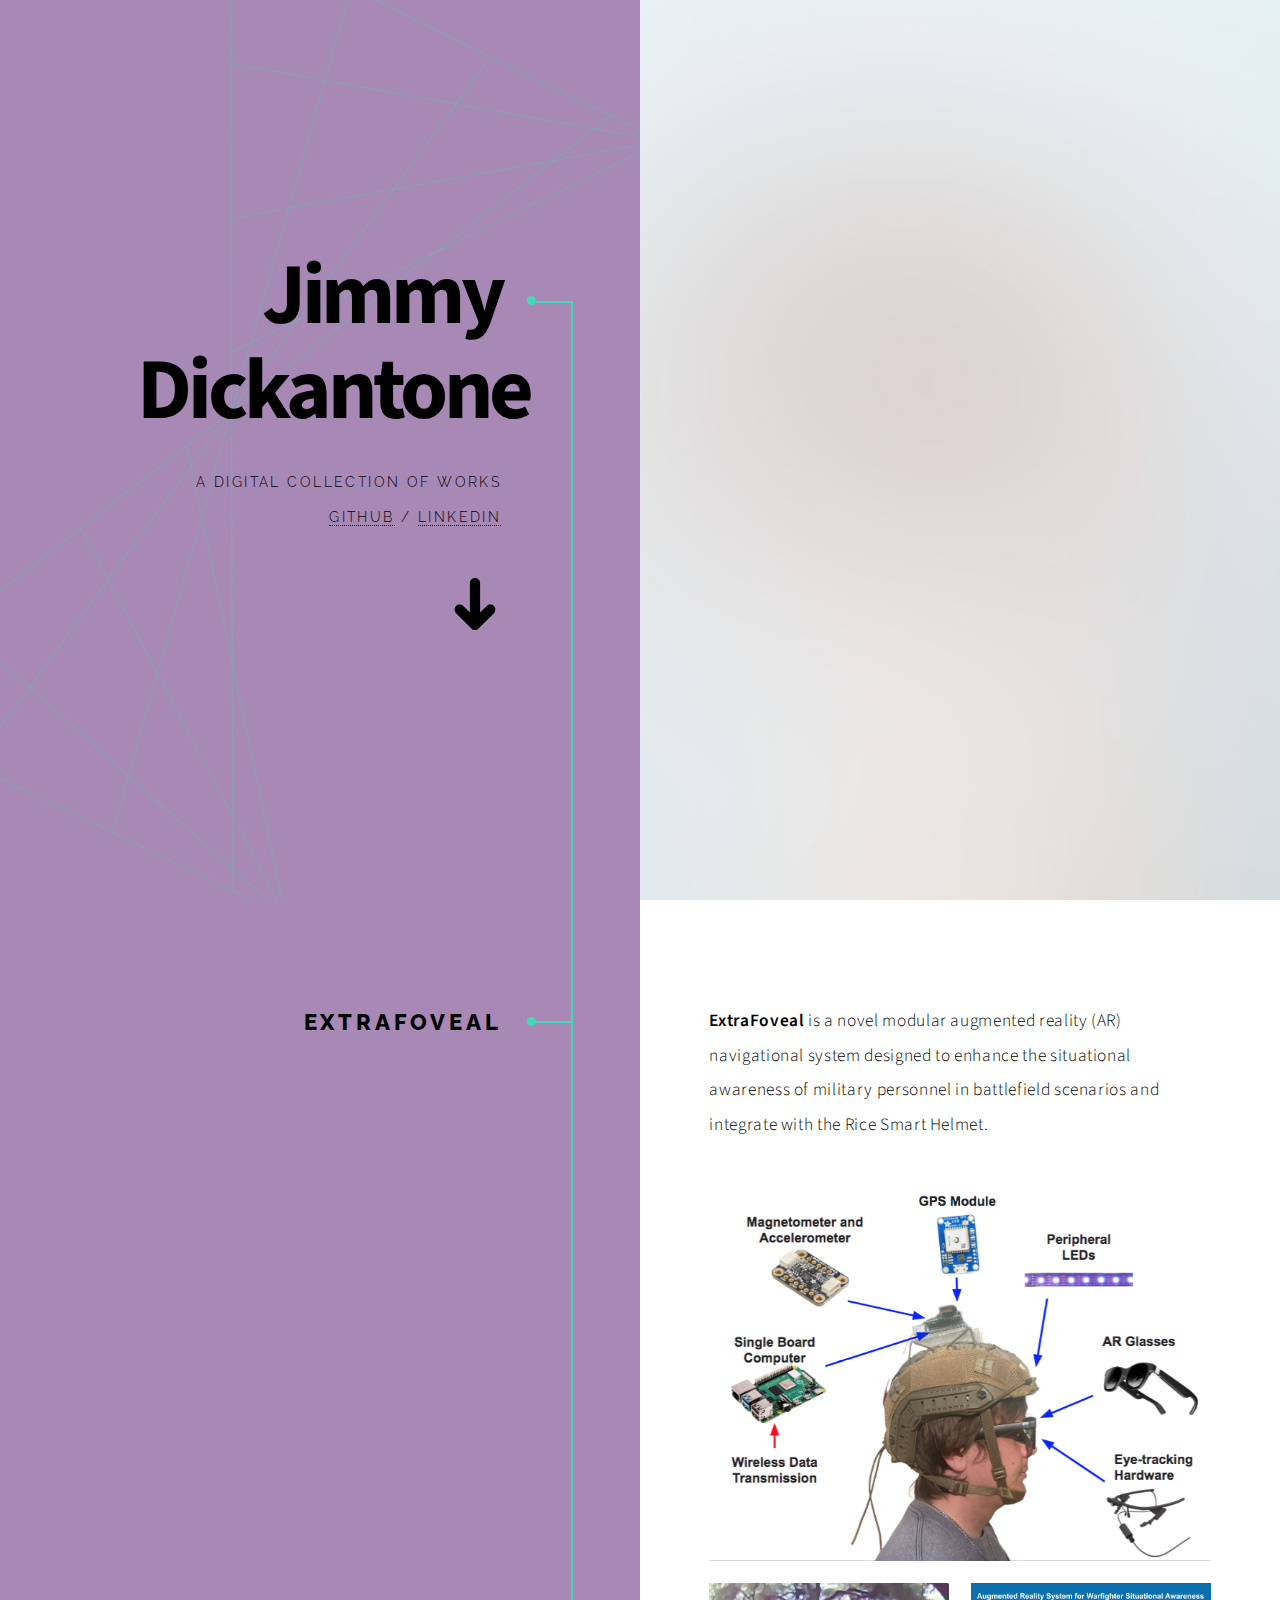
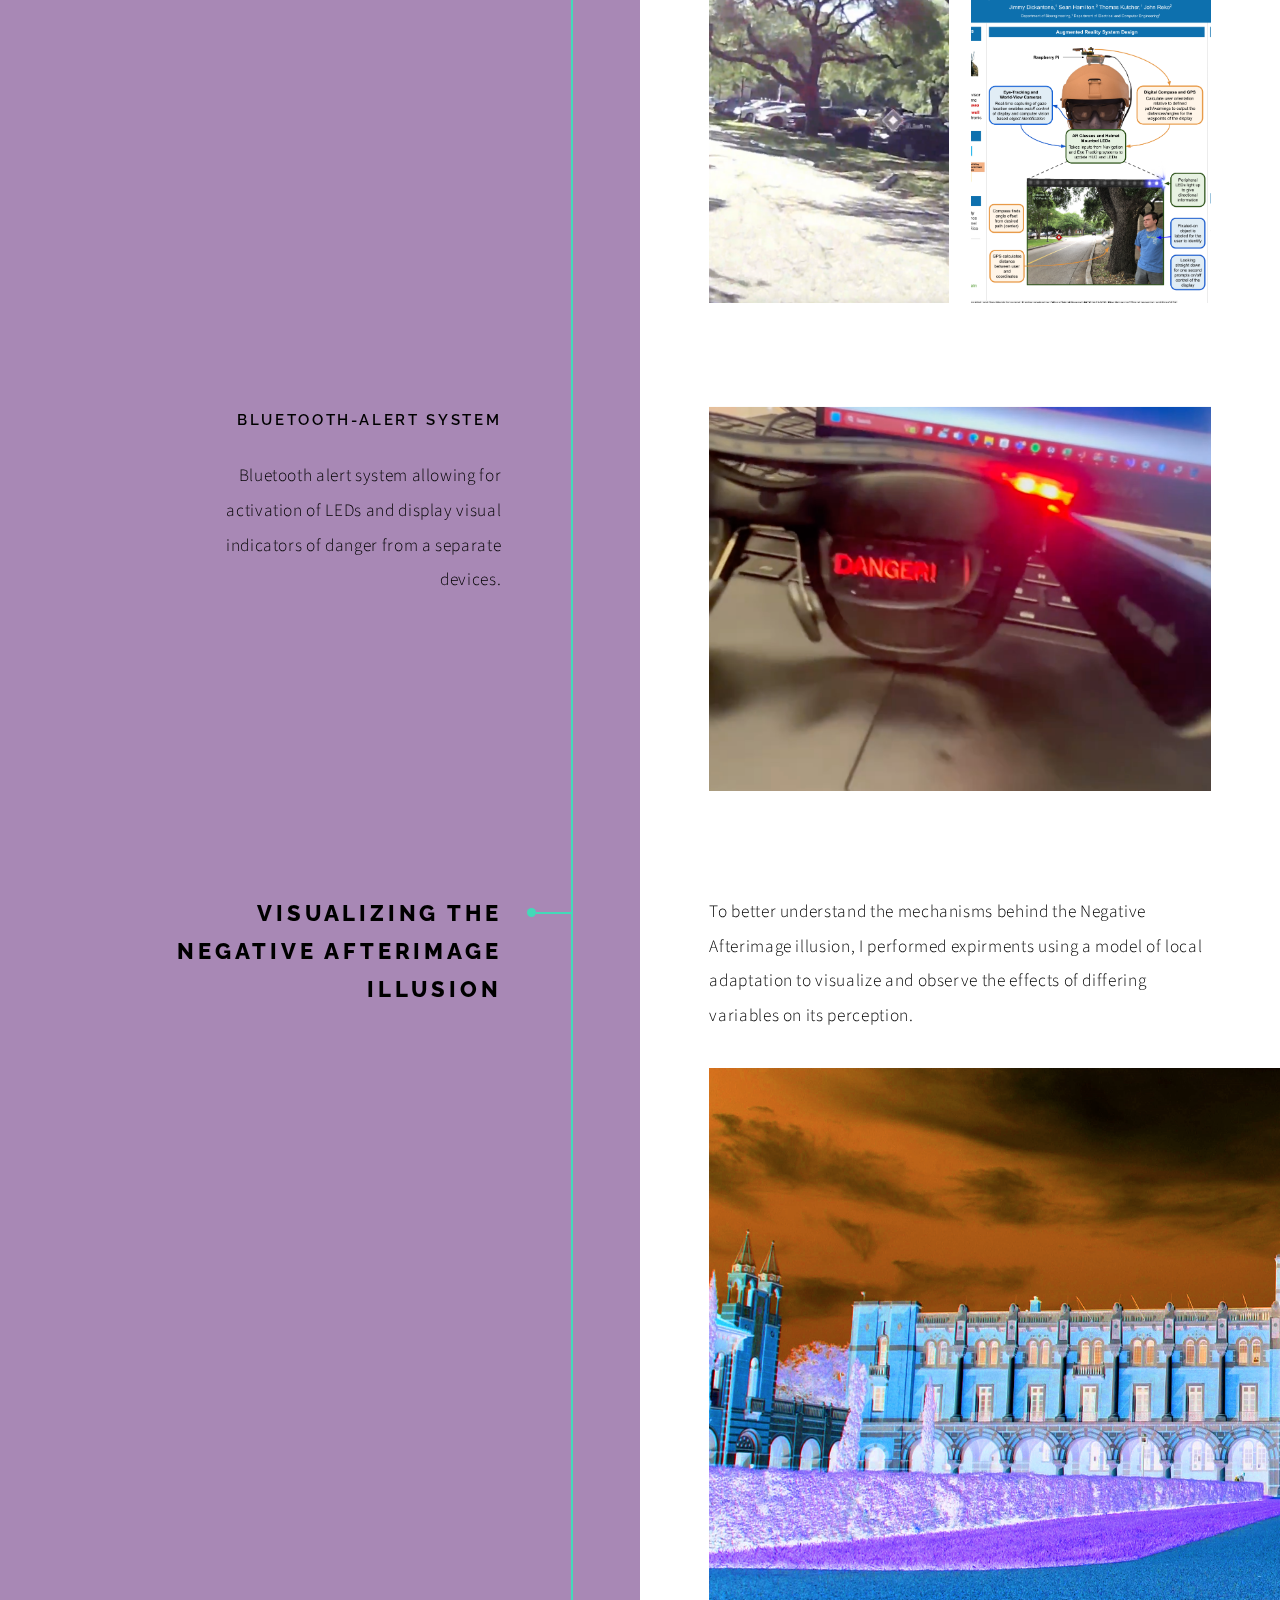
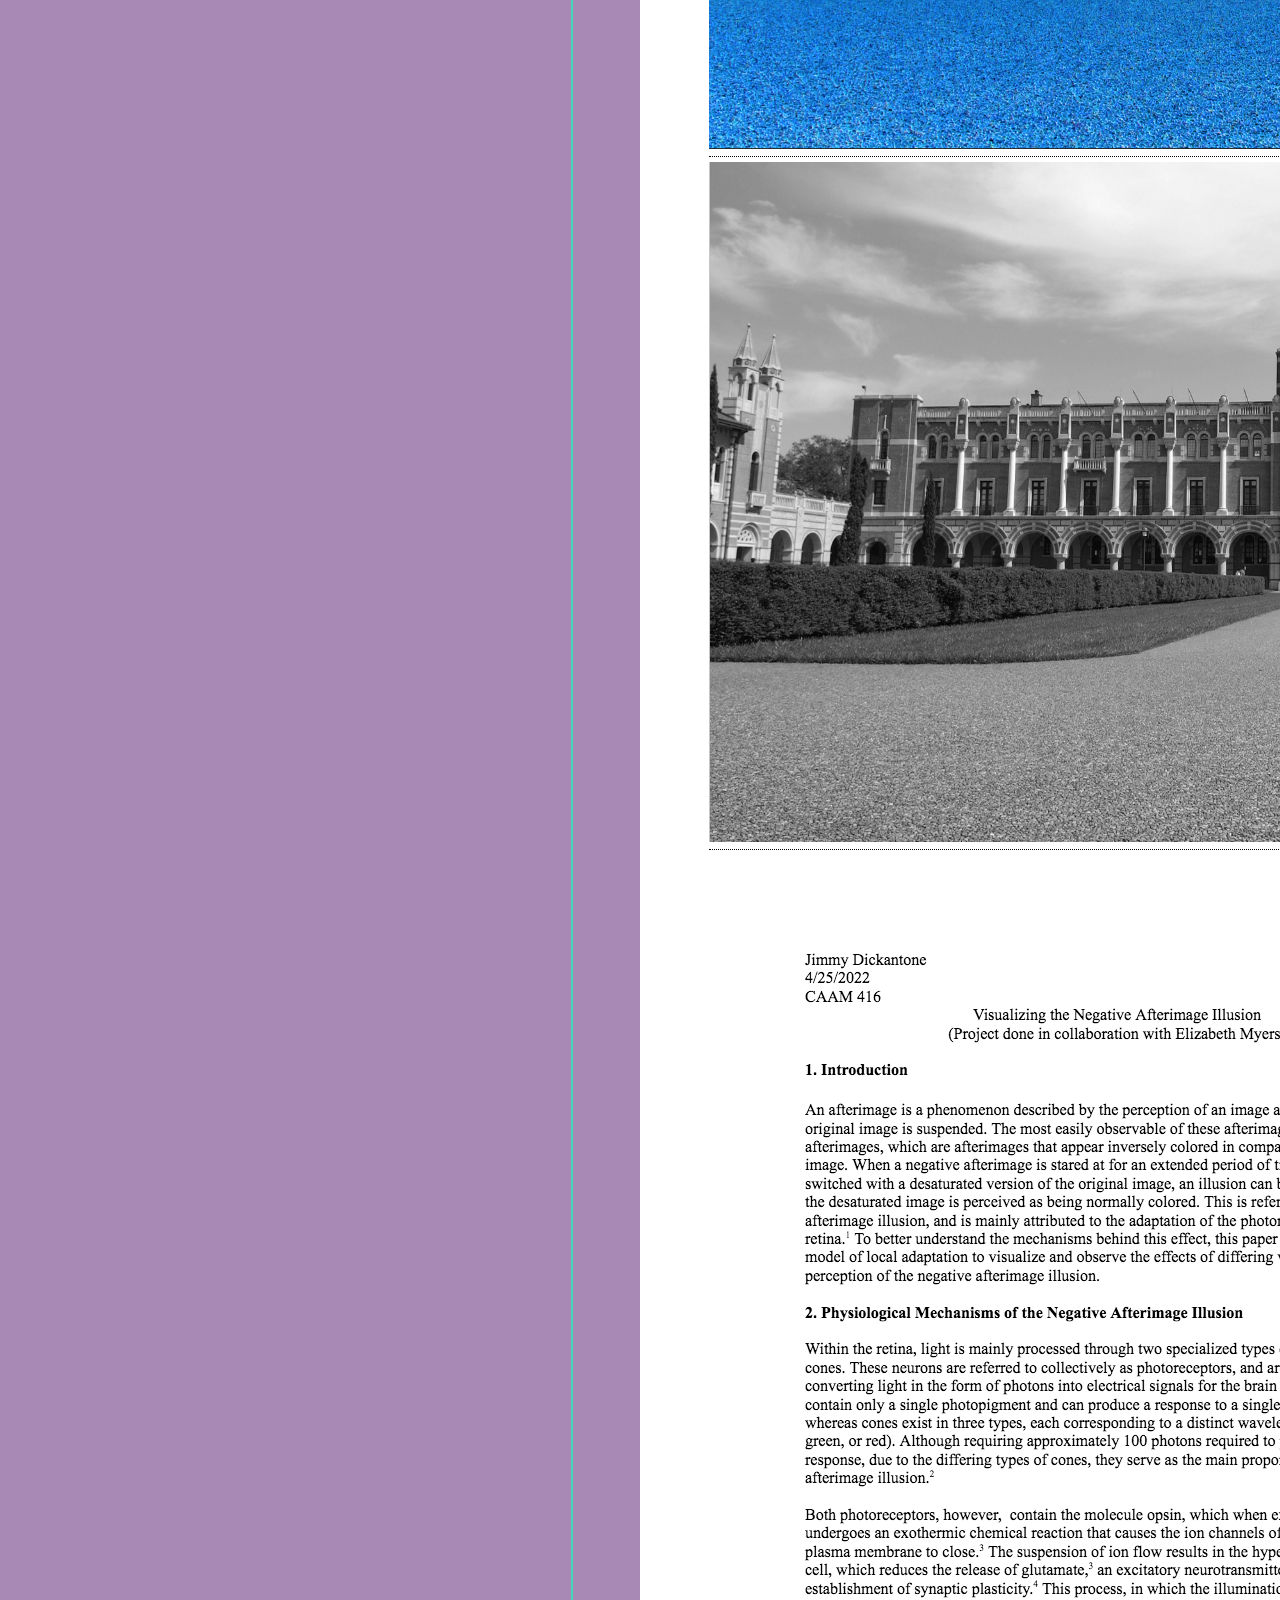
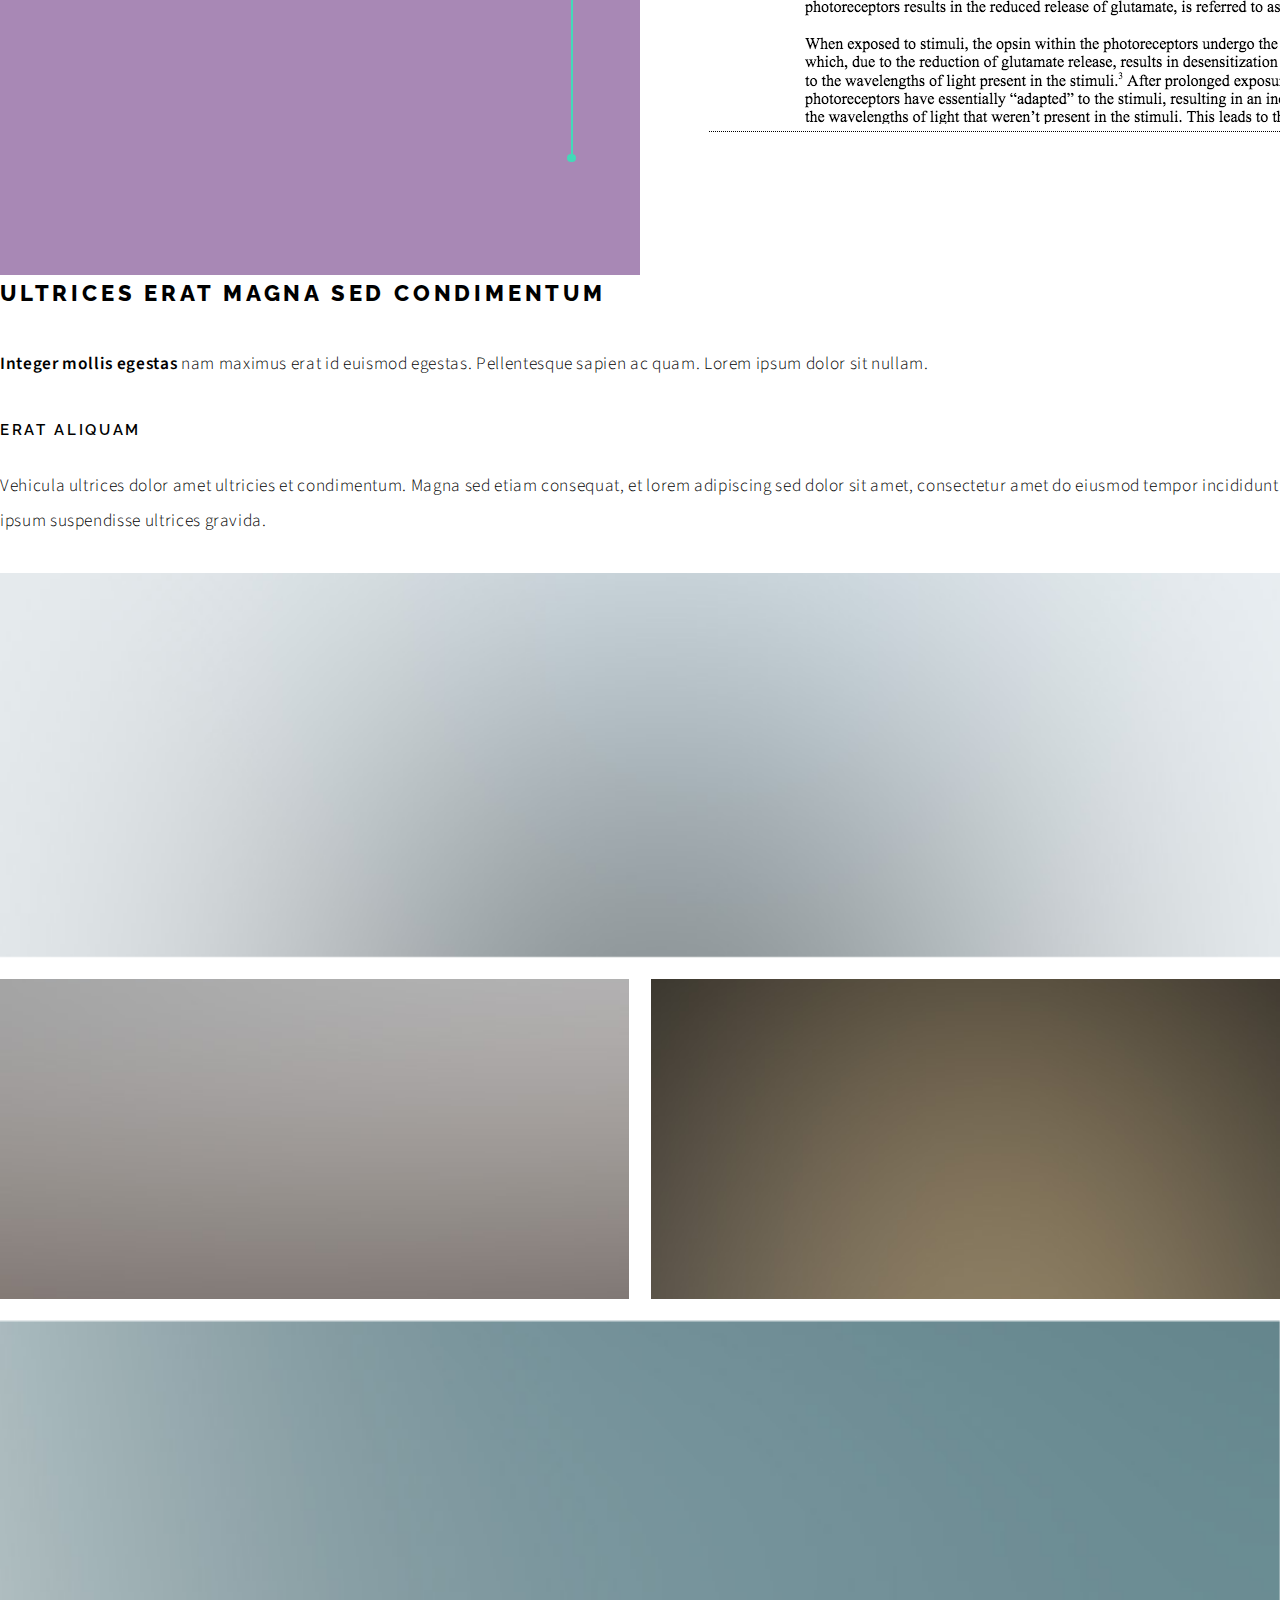
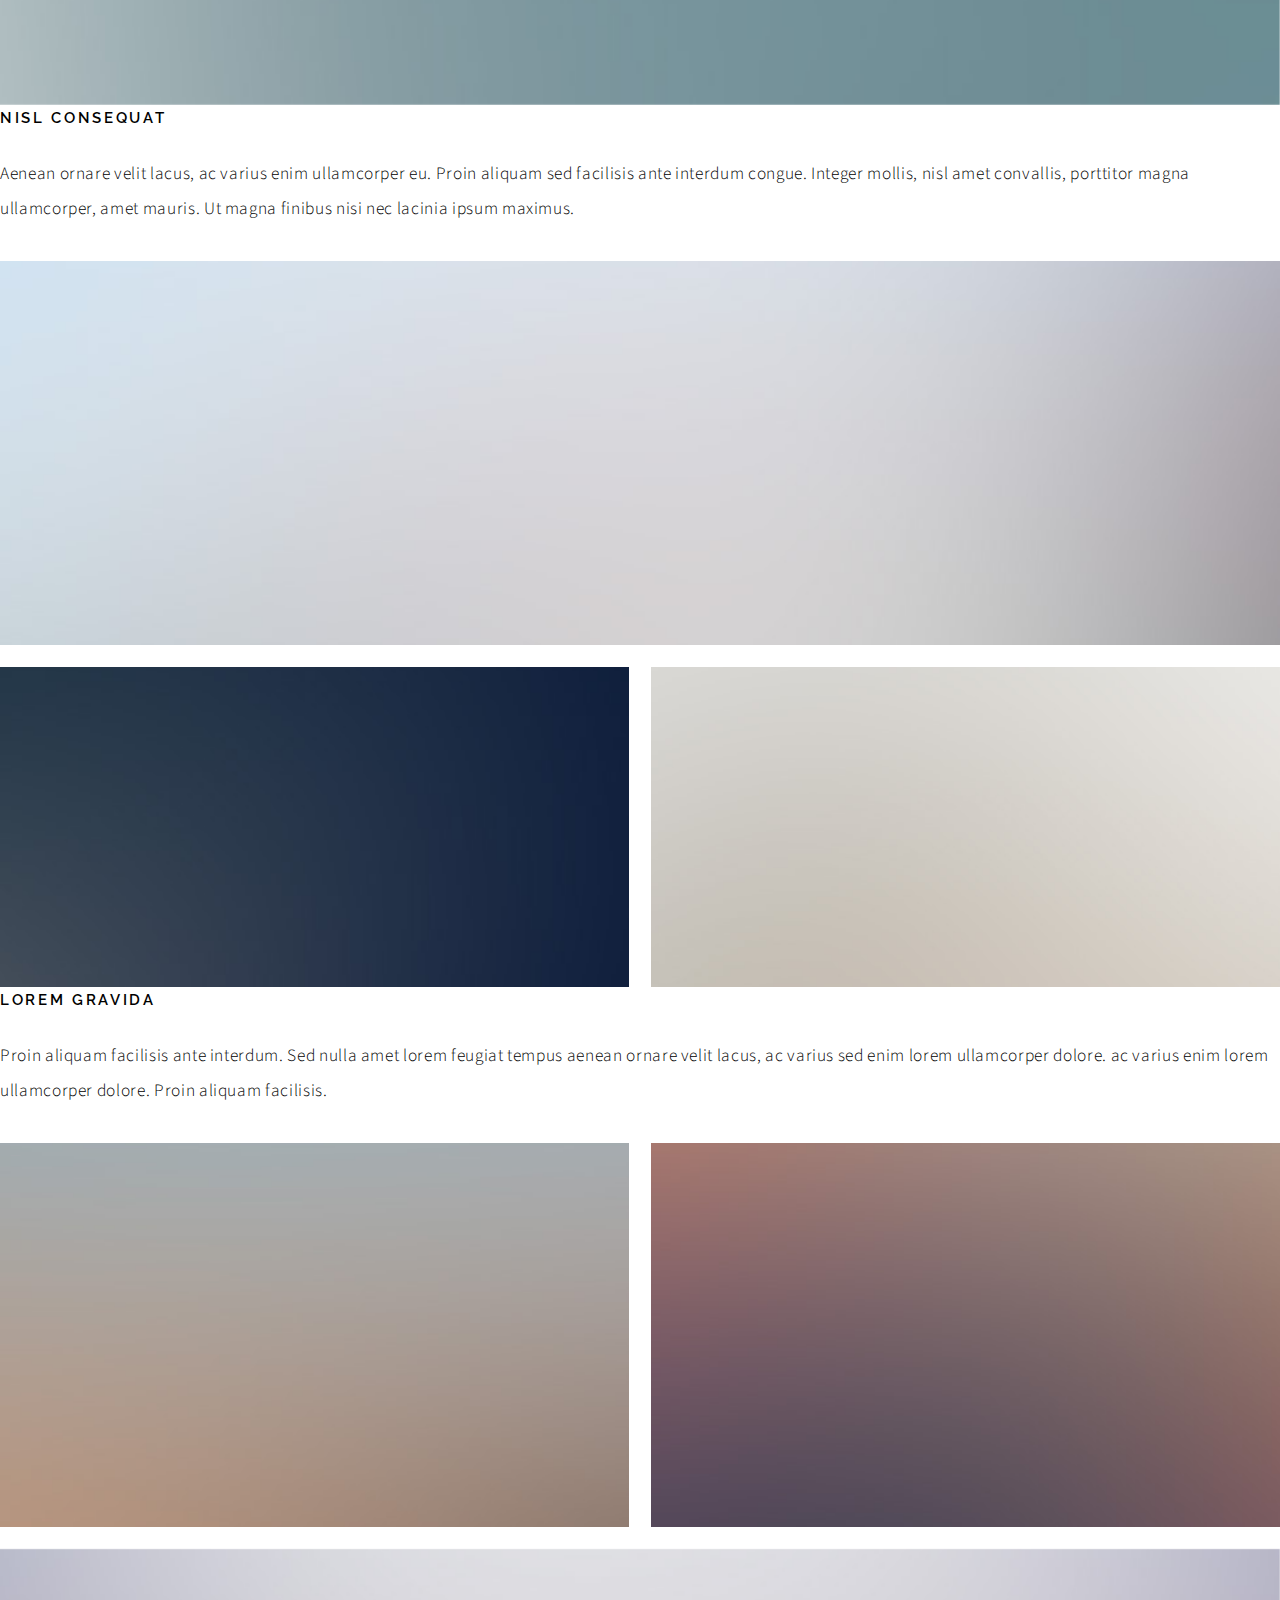
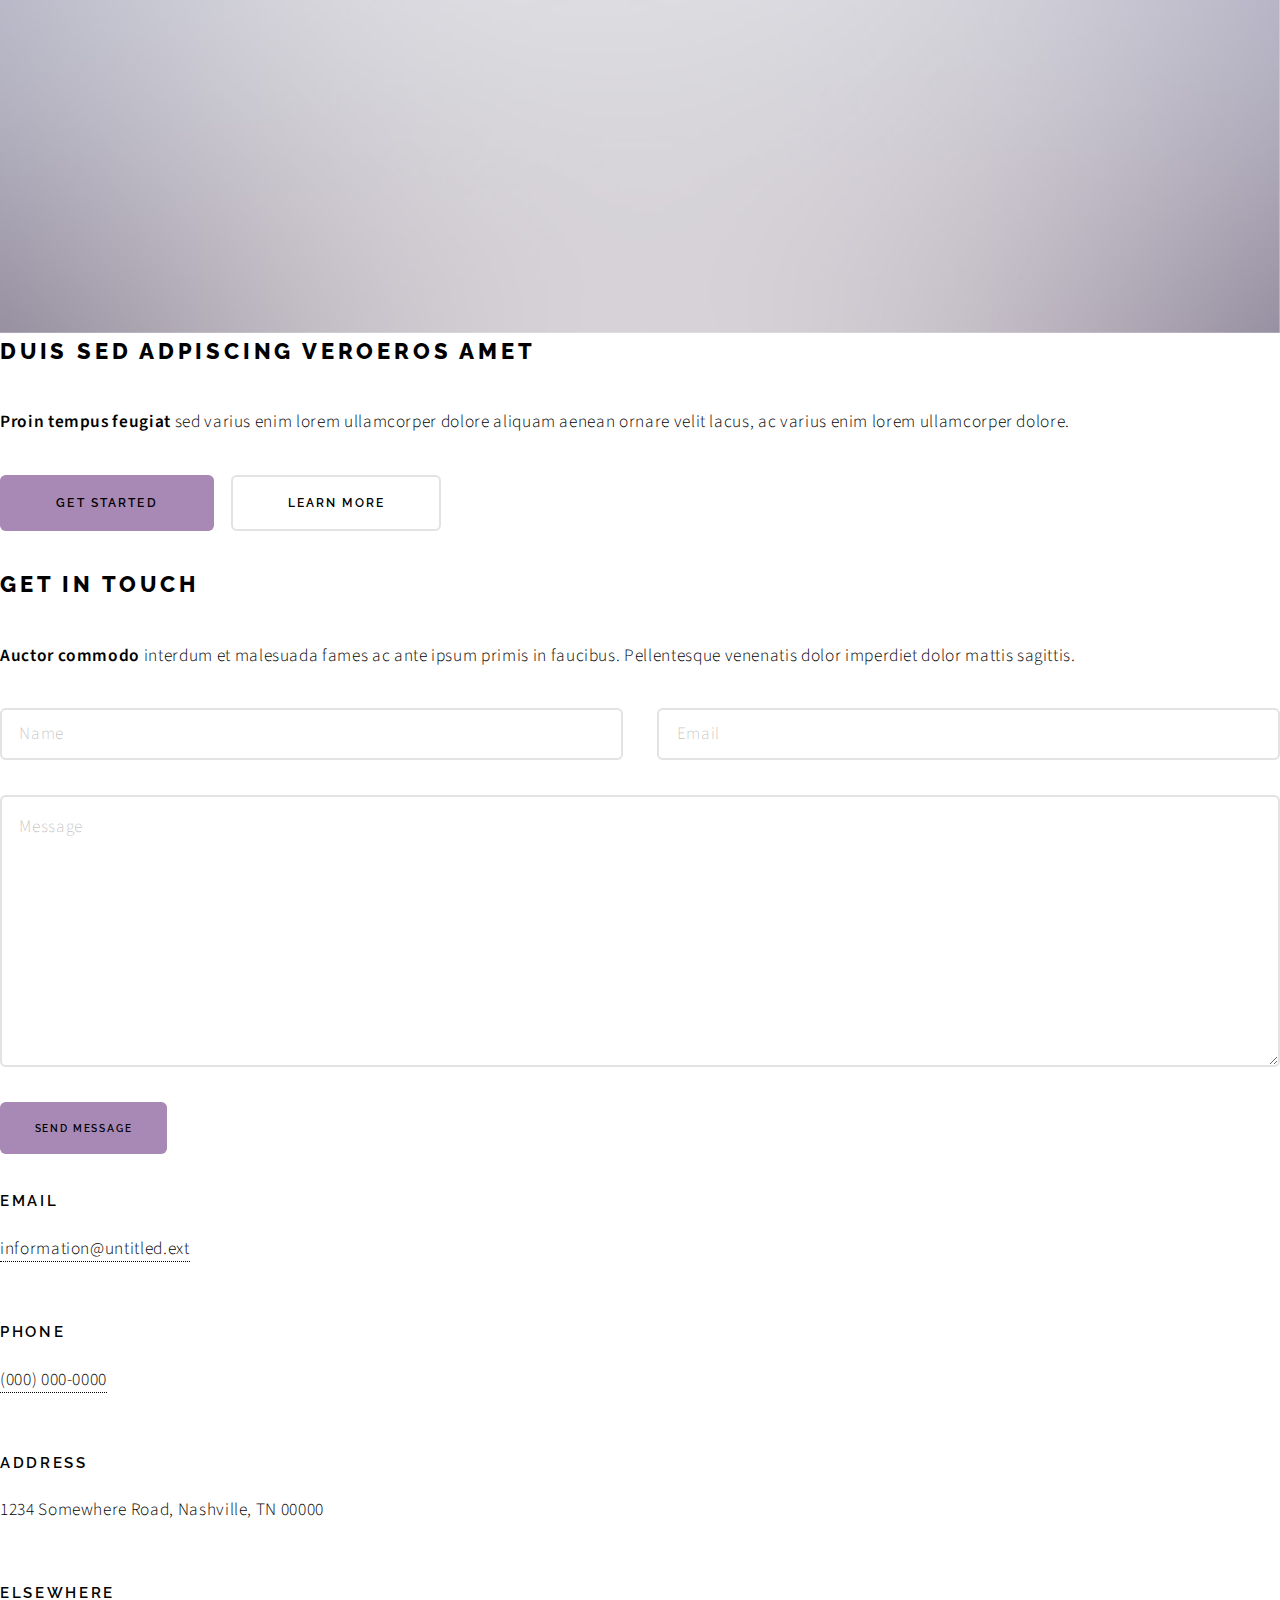
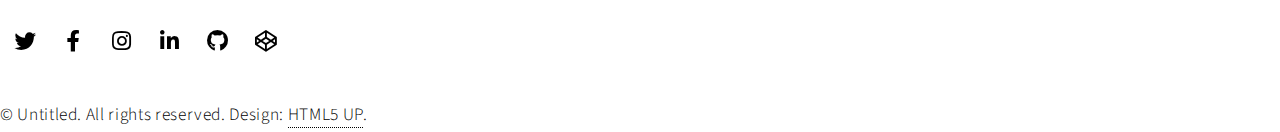
==== index.html @ f2747ea9 "Update index.html" ====
<!DOCTYPE HTML>
<!--
	Paradigm Shift by HTML5 UP
	html5up.net | @ajlkn
	Free for personal and commercial use under the CCA 3.0 license (html5up.net/license)
-->
<html>
	<head>
		<title>i am jimmy dickantone</title>
		<meta charset="utf-8" />
		<meta name="viewport" content="width=device-width, initial-scale=1, user-scalable=no" />
		<meta name="description" content="" />
		<meta name="keywords" content="" />
		<link rel="stylesheet" href="assets/css/main.css" />
		<link href="favicon.ico" rel="shortcut icon" type="image/x-icon" />
	</head>
	<body class="is-preload">

		<!-- Wrapper -->
			<div id="wrapper">

				<!-- Intro -->
					<section class="intro">
						<header>
							<h1>Jimmy Dickantone</h1>
							<p>a digital collection of works <a href="https://github.com/kuroifantaisie">github</a> / <a href="https://www.linkedin.com/in/jimmy-dickantone-24845a210">linkedin</a></p>
							<ul class="actions">
								<li><a href="#first" class="arrow scrolly"><span class="label">Next</span></a></li>
							</ul>
						</header>
						<div class="content">
							<span class="image fill" data-position="center"><img src="images/pic01.jpg" alt="" /></span>
						</div>
					</section>

				<!-- Section -->
					<section id="first">
						<header>
							<h2>ExtraFoveal</h2>
						</header>
						<div class="content">
							<p><strong>ExtraFoveal</strong> is a novel modular augmented reality (AR) navigational system designed to enhance the situational awareness of military personnel in battlefield scenarios and integrate with the Rice Smart Helmet. </p>
							<div class="gallery">
								<a href="images/gallery/fulls/Screen Shot 2024-12-18 at 00.40.11.png" class="landscape"><img src="images/gallery/fulls/Screen Shot 2024-12-18 at 00.40.11.png" alt="" /></a>
								<a href="images/gallery/fulls/WalkingDEMO1.mp4"><img src="images/gallery/fulls/navigation.png" alt="" /></a>
								<a href="images/gallery/fulls/Poster ExtraFoveal_Cycle4.png"><img src="images/gallery/fulls/Poster ExtraFoveal_Cycle4.png" alt="" /></a>
							</div>
							<!-- Section -->
								<section>
									<header>
										<h3>Bluetooth-Alert System</h3>
										<p>Bluetooth alert system allowing for activation of LEDs and display visual indicators of danger from a separate devices.</p>
									</header>
									<div class="content">
										<div class="gallery">
											<a href="images/gallery/fulls/1713589171.6882339.mp4" class="landscape"><img src="images/gallery/fulls/danger.png" alt="" /></a>
										</div>
									</div>
								</section>
						</div>
					</section>

				<!-- Section -->
					<section>
						<header>
							<h2>Visualizing the Negative Afterimage Illusion</h2>
						</header>
						<div class="content">
							<p> To better understand the mechanisms behind the Negative Afterimage illusion, I performed expirments using a model of local adaptation to visualize and observe the effects of differing variables on its perception. </p
							<div class="gallery">
								<a href="images/gallery/fulls/Screen Shot 2024-12-19 at 13.57.04.png"><img src="images/gallery/fulls/Screen Shot 2024-12-19 at 13.57.04.png" alt="" /></a>
								<a href="images/gallery/fulls/Screen Shot 2024-12-19 at 13.57.19.png"><img src="images/gallery/fulls/Screen Shot 2024-12-19 at 13.57.19.png" alt="" /></a>
								<a href="CAAM 416 Final Paper/CAAM416FinalPaper.html"><img src="images/gallery/fulls/Screen Shot 2024-12-19 at 14.29.47.png" alt="" /></a>
							</div>
						</div>
					</section>

				<!-- Section -->
					<section>
						<header>
							<h2>Ultrices erat magna sed condimentum</h2>
						</header>
						<div class="content">
							<p><strong>Integer mollis egestas</strong> nam maximus erat id euismod egestas. Pellentesque sapien ac quam. Lorem ipsum dolor sit nullam.</p>

							<!-- Section -->
								<section>
									<header>
										<h3>Erat aliquam</h3>
										<p>Vehicula ultrices dolor amet ultricies et condimentum. Magna sed etiam consequat, et lorem adipiscing sed dolor sit amet, consectetur amet do eiusmod tempor incididunt  ipsum suspendisse ultrices gravida.</p>
									</header>
									<div class="content">
										<div class="gallery">
											<a href="images/gallery/fulls/01.jpg" class="landscape"><img src="images/gallery/thumbs/01.jpg" alt="" /></a>
											<a href="images/gallery/fulls/02.jpg"><img src="images/gallery/thumbs/02.jpg" alt="" /></a>
											<a href="images/gallery/fulls/03.jpg"><img src="images/gallery/thumbs/03.jpg" alt="" /></a>
											<a href="images/gallery/fulls/04.jpg" class="landscape"><img src="images/gallery/thumbs/04.jpg" alt="" /></a>
										</div>
									</div>
								</section>

							<!-- Section -->
								<section>
									<header>
										<h3>Nisl consequat</h3>
										<p>Aenean ornare velit lacus, ac varius enim ullamcorper eu. Proin aliquam sed facilisis ante interdum congue. Integer mollis, nisl amet convallis, porttitor magna ullamcorper, amet mauris. Ut magna finibus nisi nec lacinia ipsum maximus.</p>
									</header>
									<div class="content">
										<div class="gallery">
											<a href="images/gallery/fulls/05.jpg" class="landscape"><img src="images/gallery/thumbs/05.jpg" alt="" /></a>
											<a href="images/gallery/fulls/06.jpg"><img src="images/gallery/thumbs/06.jpg" alt="" /></a>
											<a href="images/gallery/fulls/07.jpg"><img src="images/gallery/thumbs/07.jpg" alt="" /></a>
										</div>
									</div>
								</section>

							<!-- Section -->
								<section>
									<header>
										<h3>Lorem gravida</h3>
										<p>Proin aliquam facilisis ante interdum. Sed nulla amet lorem feugiat tempus aenean ornare velit lacus, ac varius sed enim lorem ullamcorper dolore.  ac varius enim lorem ullamcorper dolore. Proin aliquam facilisis.</p>
									</header>
									<div class="content">
										<div class="gallery">
											<a href="images/gallery/fulls/08.jpg" class="portrait"><img src="images/gallery/thumbs/08.jpg" alt="" /></a>
											<a href="images/gallery/fulls/09.jpg" class="portrait"><img src="images/gallery/thumbs/09.jpg" alt="" /></a>
											<a href="images/gallery/fulls/10.jpg" class="landscape"><img src="images/gallery/thumbs/10.jpg" alt="" /></a>
										</div>
									</div>
								</section>

						</div>
					</section>

				<!-- Section -->
					<section>
						<header>
							<h2>Duis sed adpiscing veroeros amet</h2>
						</header>
						<div class="content">
							<p><strong>Proin tempus feugiat</strong> sed varius enim lorem ullamcorper dolore aliquam aenean ornare velit lacus, ac varius enim lorem ullamcorper dolore.</p>
							<ul class="actions">
								<li><a href="#" class="button primary large">Get Started</a></li>
								<li><a href="#" class="button large">Learn More</a></li>
							</ul>
						</div>
					</section>

				<!-- Elements -->
				<!--
					<section>
						<header>
							<h2>Elements</h2>
						</header>
						<div class="content">

							<section>
								<header>
									<h3>Text</h3>
								</header>
								<div class="content">
									<p>This is <b>bold</b> and this is <strong>strong</strong>. This is <i>italic</i> and this is <em>emphasized</em>.
									This is <sup>superscript</sup> text and this is <sub>subscript</sub> text.
									This is <u>underlined</u> and this is code: <code>for (;;) { ... }</code>. Finally, <a href="#">this is a link</a>.</p>
									<hr />
									<h2>Heading Level 2</h2>
									<h3>Heading Level 3</h3>
									<h4>Heading Level 4</h4>
									<h5>Heading Level 5</h5>
									<hr />
									<h5>Blockquote</h5>
									<blockquote>Fringilla nisl. Donec accumsan interdum nisi, quis tincidunt felis sagittis eget tempus euismod. Vestibulum ante ipsum primis in faucibus vestibulum. Blandit adipiscing eu felis iaculis volutpat ac adipiscing accumsan faucibus. Vestibulum ante ipsum primis in faucibus lorem ipsum dolor sit amet nullam adipiscing eu felis.</blockquote>
									<h5>Preformatted</h5>
									<pre><code>i = 0;

while (!deck.isInOrder()) {
  print 'Iteration ' + i;
  deck.shuffle();
  i++;
}

print 'Sorted in ' + i + ' iterations.';</code></pre>
								</div>
							</section>

							<section>
								<header>
									<h3>Lists</h3>
								</header>
								<div class="content">

									<h4>Unordered</h4>
									<ul>
										<li>Dolor pulvinar etiam.</li>
										<li>Sagittis adipiscing.</li>
										<li>Felis enim feugiat.</li>
									</ul>

									<h4>Alternate</h4>
									<ul class="alt">
										<li>Dolor pulvinar etiam.</li>
										<li>Sagittis adipiscing.</li>
										<li>Felis enim feugiat.</li>
									</ul>

									<h4>Ordered</h4>
									<ol>
										<li>Dolor pulvinar etiam.</li>
										<li>Etiam vel felis viverra.</li>
										<li>Felis enim feugiat.</li>
										<li>Dolor pulvinar etiam.</li>
										<li>Etiam vel felis lorem.</li>
										<li>Felis enim et feugiat.</li>
									</ol>
									<h4>Icons</h4>
									<ul class="icons">
										<li><a href="#" class="icon brands fa-twitter"><span class="label">Twitter</span></a></li>
										<li><a href="#" class="icon brands fa-facebook-f"><span class="label">Facebook</span></a></li>
										<li><a href="#" class="icon brands fa-instagram"><span class="label">Instagram</span></a></li>
										<li><a href="#" class="icon brands fa-github"><span class="label">Github</span></a></li>
									</ul>

									<h4>Actions</h4>
									<ul class="actions">
										<li><a href="#" class="button primary">Default</a></li>
										<li><a href="#" class="button">Default</a></li>
									</ul>
									<ul class="actions stacked">
										<li><a href="#" class="button primary">Default</a></li>
										<li><a href="#" class="button">Default</a></li>
									</ul>
								</div>
							</section>

							<section>
								<header>
									<h3>Table</h3>
								</header>
								<div class="content">
									<h4>Default</h4>
									<div class="table-wrapper">
										<table>
											<thead>
												<tr>
													<th>Name</th>
													<th>Description</th>
													<th>Price</th>
												</tr>
											</thead>
											<tbody>
												<tr>
													<td>Item One</td>
													<td>Ante turpis integer aliquet porttitor.</td>
													<td>29.99</td>
												</tr>
												<tr>
													<td>Item Two</td>
													<td>Vis ac commodo adipiscing arcu aliquet.</td>
													<td>19.99</td>
												</tr>
												<tr>
													<td>Item Three</td>
													<td> Morbi faucibus arcu accumsan lorem.</td>
													<td>29.99</td>
												</tr>
												<tr>
													<td>Item Four</td>
													<td>Vitae integer tempus condimentum.</td>
													<td>19.99</td>
												</tr>
												<tr>
													<td>Item Five</td>
													<td>Ante turpis integer aliquet porttitor.</td>
													<td>29.99</td>
												</tr>
											</tbody>
											<tfoot>
												<tr>
													<td colspan="2"></td>
													<td>100.00</td>
												</tr>
											</tfoot>
										</table>
									</div>

									<h4>Alternate</h4>
									<div class="table-wrapper">
										<table class="alt">
											<thead>
												<tr>
													<th>Name</th>
													<th>Description</th>
													<th>Price</th>
												</tr>
											</thead>
											<tbody>
												<tr>
													<td>Item One</td>
													<td>Ante turpis integer aliquet porttitor.</td>
													<td>29.99</td>
												</tr>
												<tr>
													<td>Item Two</td>
													<td>Vis ac commodo adipiscing arcu aliquet.</td>
													<td>19.99</td>
												</tr>
												<tr>
													<td>Item Three</td>
													<td> Morbi faucibus arcu accumsan lorem.</td>
													<td>29.99</td>
												</tr>
												<tr>
													<td>Item Four</td>
													<td>Vitae integer tempus condimentum.</td>
													<td>19.99</td>
												</tr>
												<tr>
													<td>Item Five</td>
													<td>Ante turpis integer aliquet porttitor.</td>
													<td>29.99</td>
												</tr>
											</tbody>
											<tfoot>
												<tr>
													<td colspan="2"></td>
													<td>100.00</td>
												</tr>
											</tfoot>
										</table>
									</div>
								</div>
							</section>

							<section>
								<header>
									<h3>Buttons</h3>
								</header>
								<div class="content">
									<ul class="actions">
										<li><a href="#" class="button primary">Primary</a></li>
										<li><a href="#" class="button">Default</a></li>
									</ul>
									<ul class="actions">
										<li><a href="#" class="button large">Large</a></li>
										<li><a href="#" class="button">Default</a></li>
										<li><a href="#" class="button small">Small</a></li>
									</ul>
									<ul class="actions">
										<li><a href="#" class="button primary icon solid fa-download">Icon</a></li>
										<li><a href="#" class="button icon solid fa-download">Icon</a></li>
									</ul>
									<ul class="actions">
										<li><span class="button primary disabled">Disabled</span></li>
										<li><span class="button disabled">Disabled</span></li>
									</ul>
								</div>
							</section>

							<section>
								<header>
									<h3>Form</h3>
								</header>
								<div class="content">
									<form method="post" action="#">
										<div class="fields">
											<div class="field half">
												<label for="demo-name">Name</label>
												<input type="text" name="demo-name" id="demo-name" value="" placeholder="Jane Doe" />
											</div>
											<div class="field half">
												<label for="demo-email">Email</label>
												<input type="email" name="demo-email" id="demo-email" value="" placeholder="jane@untitled.tld" />
											</div>
											<div class="field">
												<label for="demo-category">Category</label>
												<select name="demo-category" id="demo-category">
													<option value="">-</option>
													<option value="1">Manufacturing</option>
													<option value="1">Shipping</option>
													<option value="1">Administration</option>
													<option value="1">Human Resources</option>
												</select>
											</div>
											<div class="field half">
												<input type="radio" id="demo-priority-low" name="demo-priority" checked>
												<label for="demo-priority-low">Low</label>
											</div>
											<div class="field half">
												<input type="radio" id="demo-priority-high" name="demo-priority">
												<label for="demo-priority-high">High</label>
											</div>
											<div class="field half">
												<input type="checkbox" id="demo-copy" name="demo-copy">
												<label for="demo-copy">Email me a copy</label>
											</div>
											<div class="field half">
												<input type="checkbox" id="demo-human" name="demo-human" checked>
												<label for="demo-human">Not a robot</label>
											</div>
											<div class="field">
												<label for="demo-message">Message</label>
												<textarea name="demo-message" id="demo-message" placeholder="Enter your message" rows="6"></textarea>
											</div>
										</div>
										<ul class="actions">
											<li><input type="submit" value="Send Message" class="primary" /></li>
											<li><input type="reset" value="Reset" /></li>
										</ul>
									</form>
								</div>
							</section>

						</div>
					</section>
				-->

				<!-- Section -->
					<section>
						<header>
							<h2>Get in touch</h2>
						</header>
						<div class="content">
							<p><strong>Auctor commodo</strong> interdum et malesuada fames ac ante ipsum primis in faucibus. Pellentesque venenatis dolor imperdiet dolor mattis sagittis.</p>
							<form>
								<div class="fields">
									<div class="field half">
										<input type="text" name="name" id="name" placeholder="Name" />
									</div>
									<div class="field half">
										<input type="email" name="email" id="email" placeholder="Email" />
									</div>
									<div class="field">
										<textarea name="message" id="message" placeholder="Message" rows="7"></textarea>
									</div>
								</div>
								<ul class="actions">
									<li><input type="submit" value="Send Message" class="button primary" /></li>
								</ul>
							</form>
						</div>
						<footer>
							<ul class="items">
								<li>
									<h3>Email</h3>
									<a href="#">information@untitled.ext</a>
								</li>
								<li>
									<h3>Phone</h3>
									<a href="#">(000) 000-0000</a>
								</li>
								<li>
									<h3>Address</h3>
									<span>1234 Somewhere Road, Nashville, TN 00000</span>
								</li>
								<li>
									<h3>Elsewhere</h3>
									<ul class="icons">
										<li><a href="#" class="icon brands fa-twitter"><span class="label">Twitter</span></a></li>
										<li><a href="#" class="icon brands fa-facebook-f"><span class="label">Facebook</span></a></li>
										<li><a href="#" class="icon brands fa-instagram"><span class="label">Instagram</span></a></li>
										<li><a href="#" class="icon brands fa-linkedin-in"><span class="label">LinkedIn</span></a></li>
										<li><a href="#" class="icon brands fa-github"><span class="label">GitHub</span></a></li>
										<li><a href="#" class="icon brands fa-codepen"><span class="label">Codepen</span></a></li>
									</ul>
								</li>
							</ul>
						</footer>
					</section>

				<!-- Copyright -->
					<div class="copyright">&copy; Untitled. All rights reserved. Design: <a href="https://html5up.net">HTML5 UP</a>.</div>

			</div>

		<!-- Scripts -->
			<script src="assets/js/jquery.min.js"></script>
			<script src="assets/js/jquery.scrolly.min.js"></script>
			<script src="assets/js/browser.min.js"></script>
			<script src="assets/js/breakpoints.min.js"></script>
			<script src="assets/js/util.js"></script>
			<script src="assets/js/main.js"></script>

	</body>
</html>
---- assets/css/main.css ----
@import url(fontawesome-all.min.css);
@import url("https://fonts.googleapis.com/css?family=Source+Sans+Pro:300,600,700,300i,600i,700i|Raleway:600,800");

/*
	Paradigm Shift by HTML5 UP
	html5up.net | @ajlkn
	Free for personal and commercial use under the CCA 3.0 license (html5up.net/license)
*/

html, body, div, span, applet, object,
iframe, h1, h2, h3, h4, h5, h6, p, blockquote,
pre, a, abbr, acronym, address, big, cite,
code, del, dfn, em, img, ins, kbd, q, s, samp,
small, strike, strong, sub, sup, tt, var, b,
u, i, center, dl, dt, dd, ol, ul, li, fieldset,
form, label, legend, table, caption, tbody,
tfoot, thead, tr, th, td, article, aside,
canvas, details, embed, figure, figcaption,
footer, header, hgroup, menu, nav, output, ruby,
section, summary, time, mark, audio, video {
	margin: 0;
	padding: 0;
	border: 0;
	font-size: 100%;
	font: inherit;
	vertical-align: baseline;}

article, aside, details, figcaption, figure,
footer, header, hgroup, menu, nav, section {
	display: block;}

body {
	line-height: 1;
}

ol, ul {
	list-style: none;
}

blockquote, q {
	quotes: none;
}

	blockquote:before, blockquote:after, q:before, q:after {
		content: '';
		content: none;
	}

table {
	border-collapse: collapse;
	border-spacing: 0;
}

body {
	-webkit-text-size-adjust: none;
}

mark {
	background-color: transparent;
	color: inherit;
}

input::-moz-focus-inner {
	border: 0;
	padding: 0;
}

input, select, textarea {
	-moz-appearance: none;
	-webkit-appearance: none;
	-ms-appearance: none;
	appearance: none;
}

/* Basic */

	@-ms-viewport {
		width: device-width;
	}

	body {
		-ms-overflow-style: scrollbar;
	}

	@media screen and (max-width: 480px) {

		html, body {
			min-width: 320px;
		}

	}

	html {
		box-sizing: border-box;
	}

	*, *:before, *:after {
		box-sizing: inherit;
	}

	html {
		overflow-x: hidden;
	}

	body {
		background: #ffffff;
		overflow-x: hidden;
	}

		body.is-preload *, body.is-preload *:before, body.is-preload *:after {
			-moz-animation: none !important;
			-webkit-animation: none !important;
			-ms-animation: none !important;
			animation: none !important;
			-moz-transition: none !important;
			-webkit-transition: none !important;
			-ms-transition: none !important;
			transition: none !important;
		}

/* Typography */

	html {
		font-size: 18pt;
	}

		@media screen and (max-width: 1920px) {

			html {
				font-size: 13pt;
			}

		}

		@media screen and (max-width: 1152px) {

			html {
				font-size: 14pt;
			}

		}

		@media screen and (max-width: 736px) {

			html {
				font-size: 12pt;
			}

		}

		@media screen and (max-width: 480px) {

			html {
				font-size: 11pt;
			}

		}

	body {
		background-color: #ffffff;
		color: #000000;
	}

	body, input, select, textarea {
		color: #000000;
		font-family: "Source Sans Pro", Helvetica, sans-serif;
		font-size: 1rem;
		font-weight: 300;
		letter-spacing: 0.0375em;
		line-height: 2;
	}

	a {
		-moz-transition: border-bottom-color 0.25s ease-in-out;
		-webkit-transition: border-bottom-color 0.25s ease-in-out;
		-ms-transition: border-bottom-color 0.25s ease-in-out;
		transition: border-bottom-color 0.25s ease-in-out;
		text-decoration: none;
		color: #000000;
		border-bottom: dotted 1px;
	}

		a:hover {
			text-decoration: none;
			border-bottom-color: transparent;
		}

	strong, b {
		font-weight: 600;
		color: #000000;
	}

	em, i {
		font-style: italic;
	}

	p {
		margin: 0 0 2rem 0;
	}

	h1, h2, h3, h4, h5, h6 {
		color: #000000;
		font-family: "Raleway", Helvetica, sans-serif;
		font-weight: 600;
		letter-spacing: 0.175em;
		line-height: 1.75;
		margin: 0 0 1.5rem 0;
		text-transform: uppercase;
	}

		h1 a, h2 a, h3 a, h4 a, h5 a, h6 a {
			color: inherit;
			text-decoration: none;
		}

	h1 {
		font-family: "Source Sans Pro", Helvetica, sans-serif;
		font-size: 5rem;
		font-weight: 700;
		letter-spacing: -0.05em;
		line-height: 1.1;
		margin: 0 0 1.5rem 0;
		text-transform: none;
	}

	h2 {
		font-size: 1.25rem;
		font-weight: 800;
		margin: 0 0 2rem 0;
	}

	h3 {
		font-size: 0.875rem;
	}

	h4 {
		font-size: 0.875rem;
	}

	h5 {
		font-size: 0.75rem;
	}

	h6 {
		font-size: 0.625rem;
	}

	@media screen and (max-width: 736px) {

		h1 {
			font-size: 4.5rem;
			line-height: 1.1;
		}

		h2 {
			font-size: 1.25rem;
			line-height: 1.7;
		}

		h3 {
			font-size: 0.9rem;
		}

		h4 {
			font-size: 0.75rem;
		}

		h5 {
			font-size: 0.675rem;
		}

	}

	@media screen and (max-width: 360px) {

		h1 {
			font-size: 3.75rem;
		}

		h2 {
			font-size: 1.125rem;
		}

		h3 {
			font-size: 0.8rem;
		}

		h4 {
			font-size: 0.675rem;
		}

		h5 {
			font-size: 0.675rem;
		}

	}

	sub {
		font-size: 0.8rem;
		position: relative;
		top: 0.5rem;
	}

	sup {
		font-size: 0.8rem;
		position: relative;
		top: -0.5rem;
	}

	blockquote {
		border-left: solid 0.5rem rgba(144, 144, 144, 0.25);
		font-style: italic;
		margin: 0 0 2rem 0;
		padding: 1rem 0 1rem 2rem;
	}

	code {
		background: rgba(144, 144, 144, 0.1);
		border-radius: 0.325rem;
		font-family: "Courier New", monospace;
		font-size: 0.9rem;
		margin: 0 0.25rem;
		padding: 0.25rem 0.65rem;
	}

	pre {
		-webkit-overflow-scrolling: touch;
		font-family: "Courier New", monospace;
		font-size: 0.9rem;
		margin: 0 0 2rem 0;
		width: 100%;
	}

		pre code {
			display: block;
			line-height: 1.75;
			padding: 1rem 1.5rem;
			overflow-x: auto;
		}

	hr {
		border: 0;
		border-bottom: solid 2px rgba(144, 144, 144, 0.25);
		margin: 3rem 0;
	}

		hr.major {
			margin: 5rem 0;
		}

		@media screen and (max-width: 736px) {

			hr.major {
				margin: 3rem 0;
			}

		}

/* Row */

	.row {
		display: flex;
		flex-wrap: wrap;
		box-sizing: border-box;
		align-items: stretch;
	}

		.row > * {
			box-sizing: border-box;
		}

		.row.gtr-uniform > * > :last-child {
			margin-bottom: 0;
		}

		.row.aln-left {
			justify-content: flex-start;
		}

		.row.aln-center {
			justify-content: center;
		}

		.row.aln-right {
			justify-content: flex-end;
		}

		.row.aln-top {
			align-items: flex-start;
		}

		.row.aln-middle {
			align-items: center;
		}

		.row.aln-bottom {
			align-items: flex-end;
		}

		.row > .imp {
			order: -1;
		}

		.row > .col-1 {
			width: 8.33333%;
		}

		.row > .off-1 {
			margin-left: 8.33333%;
		}

		.row > .col-2 {
			width: 16.66667%;
		}

		.row > .off-2 {
			margin-left: 16.66667%;
		}

		.row > .col-3 {
			width: 25%;
		}

		.row > .off-3 {
			margin-left: 25%;
		}

		.row > .col-4 {
			width: 33.33333%;
		}

		.row > .off-4 {
			margin-left: 33.33333%;
		}

		.row > .col-5 {
			width: 41.66667%;
		}

		.row > .off-5 {
			margin-left: 41.66667%;
		}

		.row > .col-6 {
			width: 50%;
		}

		.row > .off-6 {
			margin-left: 50%;
		}

		.row > .col-7 {
			width: 58.33333%;
		}

		.row > .off-7 {
			margin-left: 58.33333%;
		}

		.row > .col-8 {
			width: 66.66667%;
		}

		.row > .off-8 {
			margin-left: 66.66667%;
		}

		.row > .col-9 {
			width: 75%;
		}

		.row > .off-9 {
			margin-left: 75%;
		}

		.row > .col-10 {
			width: 83.33333%;
		}

		.row > .off-10 {
			margin-left: 83.33333%;
		}

		.row > .col-11 {
			width: 91.66667%;
		}

		.row > .off-11 {
			margin-left: 91.66667%;
		}

		.row > .col-12 {
			width: 100%;
		}

		.row > .off-12 {
			margin-left: 100%;
		}

		.row.gtr-0 {
			margin-top: 0;
			margin-left: 0rem;
		}

			.row.gtr-0 > * {
				padding: 0 0 0 0rem;
			}

			.row.gtr-0.gtr-uniform {
				margin-top: 0rem;
			}

				.row.gtr-0.gtr-uniform > * {
					padding-top: 0rem;
				}

		.row.gtr-25 {
			margin-top: 0;
			margin-left: -0.5rem;
		}

			.row.gtr-25 > * {
				padding: 0 0 0 0.5rem;
			}

			.row.gtr-25.gtr-uniform {
				margin-top: -0.5rem;
			}

				.row.gtr-25.gtr-uniform > * {
					padding-top: 0.5rem;
				}

		.row.gtr-50 {
			margin-top: 0;
			margin-left: -1rem;
		}

			.row.gtr-50 > * {
				padding: 0 0 0 1rem;
			}

			.row.gtr-50.gtr-uniform {
				margin-top: -1rem;
			}

				.row.gtr-50.gtr-uniform > * {
					padding-top: 1rem;
				}

		.row {
			margin-top: 0;
			margin-left: -2rem;
		}

			.row > * {
				padding: 0 0 0 2rem;
			}

			.row.gtr-uniform {
				margin-top: -2rem;
			}

				.row.gtr-uniform > * {
					padding-top: 2rem;
				}

		.row.gtr-150 {
			margin-top: 0;
			margin-left: -3rem;
		}

			.row.gtr-150 > * {
				padding: 0 0 0 3rem;
			}

			.row.gtr-150.gtr-uniform {
				margin-top: -3rem;
			}

				.row.gtr-150.gtr-uniform > * {
					padding-top: 3rem;
				}

		.row.gtr-200 {
			margin-top: 0;
			margin-left: -4rem;
		}

			.row.gtr-200 > * {
				padding: 0 0 0 4rem;
			}

			.row.gtr-200.gtr-uniform {
				margin-top: -4rem;
			}

				.row.gtr-200.gtr-uniform > * {
					padding-top: 4rem;
				}

		@media screen and (max-width: 1920px) {

			.row {
				display: flex;
				flex-wrap: wrap;
				box-sizing: border-box;
				align-items: stretch;
			}

				.row > * {
					box-sizing: border-box;
				}

				.row.gtr-uniform > * > :last-child {
					margin-bottom: 0;
				}

				.row.aln-left {
					justify-content: flex-start;
				}

				.row.aln-center {
					justify-content: center;
				}

				.row.aln-right {
					justify-content: flex-end;
				}

				.row.aln-top {
					align-items: flex-start;
				}

				.row.aln-middle {
					align-items: center;
				}

				.row.aln-bottom {
					align-items: flex-end;
				}

				.row > .imp-xlarge {
					order: -1;
				}

				.row > .col-1-xlarge {
					width: 8.33333%;
				}

				.row > .off-1-xlarge {
					margin-left: 8.33333%;
				}

				.row > .col-2-xlarge {
					width: 16.66667%;
				}

				.row > .off-2-xlarge {
					margin-left: 16.66667%;
				}

				.row > .col-3-xlarge {
					width: 25%;
				}

				.row > .off-3-xlarge {
					margin-left: 25%;
				}

				.row > .col-4-xlarge {
					width: 33.33333%;
				}

				.row > .off-4-xlarge {
					margin-left: 33.33333%;
				}

				.row > .col-5-xlarge {
					width: 41.66667%;
				}

				.row > .off-5-xlarge {
					margin-left: 41.66667%;
				}

				.row > .col-6-xlarge {
					width: 50%;
				}

				.row > .off-6-xlarge {
					margin-left: 50%;
				}

				.row > .col-7-xlarge {
					width: 58.33333%;
				}

				.row > .off-7-xlarge {
					margin-left: 58.33333%;
				}

				.row > .col-8-xlarge {
					width: 66.66667%;
				}

				.row > .off-8-xlarge {
					margin-left: 66.66667%;
				}

				.row > .col-9-xlarge {
					width: 75%;
				}

				.row > .off-9-xlarge {
					margin-left: 75%;
				}

				.row > .col-10-xlarge {
					width: 83.33333%;
				}

				.row > .off-10-xlarge {
					margin-left: 83.33333%;
				}

				.row > .col-11-xlarge {
					width: 91.66667%;
				}

				.row > .off-11-xlarge {
					margin-left: 91.66667%;
				}

				.row > .col-12-xlarge {
					width: 100%;
				}

				.row > .off-12-xlarge {
					margin-left: 100%;
				}

				.row.gtr-0 {
					margin-top: 0;
					margin-left: 0rem;
				}

					.row.gtr-0 > * {
						padding: 0 0 0 0rem;
					}

					.row.gtr-0.gtr-uniform {
						margin-top: 0rem;
					}

						.row.gtr-0.gtr-uniform > * {
							padding-top: 0rem;
						}

				.row.gtr-25 {
					margin-top: 0;
					margin-left: -0.5rem;
				}

					.row.gtr-25 > * {
						padding: 0 0 0 0.5rem;
					}

					.row.gtr-25.gtr-uniform {
						margin-top: -0.5rem;
					}

						.row.gtr-25.gtr-uniform > * {
							padding-top: 0.5rem;
						}

				.row.gtr-50 {
					margin-top: 0;
					margin-left: -1rem;
				}

					.row.gtr-50 > * {
						padding: 0 0 0 1rem;
					}

					.row.gtr-50.gtr-uniform {
						margin-top: -1rem;
					}

						.row.gtr-50.gtr-uniform > * {
							padding-top: 1rem;
						}

				.row {
					margin-top: 0;
					margin-left: -2rem;
				}

					.row > * {
						padding: 0 0 0 2rem;
					}

					.row.gtr-uniform {
						margin-top: -2rem;
					}

						.row.gtr-uniform > * {
							padding-top: 2rem;
						}

				.row.gtr-150 {
					margin-top: 0;
					margin-left: -3rem;
				}

					.row.gtr-150 > * {
						padding: 0 0 0 3rem;
					}

					.row.gtr-150.gtr-uniform {
						margin-top: -3rem;
					}

						.row.gtr-150.gtr-uniform > * {
							padding-top: 3rem;
						}

				.row.gtr-200 {
					margin-top: 0;
					margin-left: -4rem;
				}

					.row.gtr-200 > * {
						padding: 0 0 0 4rem;
					}

					.row.gtr-200.gtr-uniform {
						margin-top: -4rem;
					}

						.row.gtr-200.gtr-uniform > * {
							padding-top: 4rem;
						}

		}

		@media screen and (max-width: 1280px) {

			.row {
				display: flex;
				flex-wrap: wrap;
				box-sizing: border-box;
				align-items: stretch;
			}

				.row > * {
					box-sizing: border-box;
				}

				.row.gtr-uniform > * > :last-child {
					margin-bottom: 0;
				}

				.row.aln-left {
					justify-content: flex-start;
				}

				.row.aln-center {
					justify-content: center;
				}

				.row.aln-right {
					justify-content: flex-end;
				}

				.row.aln-top {
					align-items: flex-start;
				}

				.row.aln-middle {
					align-items: center;
				}

				.row.aln-bottom {
					align-items: flex-end;
				}

				.row > .imp-large {
					order: -1;
				}

				.row > .col-1-large {
					width: 8.33333%;
				}

				.row > .off-1-large {
					margin-left: 8.33333%;
				}

				.row > .col-2-large {
					width: 16.66667%;
				}

				.row > .off-2-large {
					margin-left: 16.66667%;
				}

				.row > .col-3-large {
					width: 25%;
				}

				.row > .off-3-large {
					margin-left: 25%;
				}

				.row > .col-4-large {
					width: 33.33333%;
				}

				.row > .off-4-large {
					margin-left: 33.33333%;
				}

				.row > .col-5-large {
					width: 41.66667%;
				}

				.row > .off-5-large {
					margin-left: 41.66667%;
				}

				.row > .col-6-large {
					width: 50%;
				}

				.row > .off-6-large {
					margin-left: 50%;
				}

				.row > .col-7-large {
					width: 58.33333%;
				}

				.row > .off-7-large {
					margin-left: 58.33333%;
				}

				.row > .col-8-large {
					width: 66.66667%;
				}

				.row > .off-8-large {
					margin-left: 66.66667%;
				}

				.row > .col-9-large {
					width: 75%;
				}

				.row > .off-9-large {
					margin-left: 75%;
				}

				.row > .col-10-large {
					width: 83.33333%;
				}

				.row > .off-10-large {
					margin-left: 83.33333%;
				}

				.row > .col-11-large {
					width: 91.66667%;
				}

				.row > .off-11-large {
					margin-left: 91.66667%;
				}

				.row > .col-12-large {
					width: 100%;
				}

				.row > .off-12-large {
					margin-left: 100%;
				}

				.row.gtr-0 {
					margin-top: 0;
					margin-left: 0rem;
				}

					.row.gtr-0 > * {
						padding: 0 0 0 0rem;
					}

					.row.gtr-0.gtr-uniform {
						margin-top: 0rem;
					}

						.row.gtr-0.gtr-uniform > * {
							padding-top: 0rem;
						}

				.row.gtr-25 {
					margin-top: 0;
					margin-left: -0.375rem;
				}

					.row.gtr-25 > * {
						padding: 0 0 0 0.375rem;
					}

					.row.gtr-25.gtr-uniform {
						margin-top: -0.375rem;
					}

						.row.gtr-25.gtr-uniform > * {
							padding-top: 0.375rem;
						}

				.row.gtr-50 {
					margin-top: 0;
					margin-left: -0.75rem;
				}

					.row.gtr-50 > * {
						padding: 0 0 0 0.75rem;
					}

					.row.gtr-50.gtr-uniform {
						margin-top: -0.75rem;
					}

						.row.gtr-50.gtr-uniform > * {
							padding-top: 0.75rem;
						}

				.row {
					margin-top: 0;
					margin-left: -1.5rem;
				}

					.row > * {
						padding: 0 0 0 1.5rem;
					}

					.row.gtr-uniform {
						margin-top: -1.5rem;
					}

						.row.gtr-uniform > * {
							padding-top: 1.5rem;
						}

				.row.gtr-150 {
					margin-top: 0;
					margin-left: -2.25rem;
				}

					.row.gtr-150 > * {
						padding: 0 0 0 2.25rem;
					}

					.row.gtr-150.gtr-uniform {
						margin-top: -2.25rem;
					}

						.row.gtr-150.gtr-uniform > * {
							padding-top: 2.25rem;
						}

				.row.gtr-200 {
					margin-top: 0;
					margin-left: -3rem;
				}

					.row.gtr-200 > * {
						padding: 0 0 0 3rem;
					}

					.row.gtr-200.gtr-uniform {
						margin-top: -3rem;
					}

						.row.gtr-200.gtr-uniform > * {
							padding-top: 3rem;
						}

		}

		@media screen and (max-width: 1152px) {

			.row {
				display: flex;
				flex-wrap: wrap;
				box-sizing: border-box;
				align-items: stretch;
			}

				.row > * {
					box-sizing: border-box;
				}

				.row.gtr-uniform > * > :last-child {
					margin-bottom: 0;
				}

				.row.aln-left {
					justify-content: flex-start;
				}

				.row.aln-center {
					justify-content: center;
				}

				.row.aln-right {
					justify-content: flex-end;
				}

				.row.aln-top {
					align-items: flex-start;
				}

				.row.aln-middle {
					align-items: center;
				}

				.row.aln-bottom {
					align-items: flex-end;
				}

				.row > .imp-medium {
					order: -1;
				}

				.row > .col-1-medium {
					width: 8.33333%;
				}

				.row > .off-1-medium {
					margin-left: 8.33333%;
				}

				.row > .col-2-medium {
					width: 16.66667%;
				}

				.row > .off-2-medium {
					margin-left: 16.66667%;
				}

				.row > .col-3-medium {
					width: 25%;
				}

				.row > .off-3-medium {
					margin-left: 25%;
				}

				.row > .col-4-medium {
					width: 33.33333%;
				}

				.row > .off-4-medium {
					margin-left: 33.33333%;
				}

				.row > .col-5-medium {
					width: 41.66667%;
				}

				.row > .off-5-medium {
					margin-left: 41.66667%;
				}

				.row > .col-6-medium {
					width: 50%;
				}

				.row > .off-6-medium {
					margin-left: 50%;
				}

				.row > .col-7-medium {
					width: 58.33333%;
				}

				.row > .off-7-medium {
					margin-left: 58.33333%;
				}

				.row > .col-8-medium {
					width: 66.66667%;
				}

				.row > .off-8-medium {
					margin-left: 66.66667%;
				}

				.row > .col-9-medium {
					width: 75%;
				}

				.row > .off-9-medium {
					margin-left: 75%;
				}

				.row > .col-10-medium {
					width: 83.33333%;
				}

				.row > .off-10-medium {
					margin-left: 83.33333%;
				}

				.row > .col-11-medium {
					width: 91.66667%;
				}

				.row > .off-11-medium {
					margin-left: 91.66667%;
				}

				.row > .col-12-medium {
					width: 100%;
				}

				.row > .off-12-medium {
					margin-left: 100%;
				}

				.row.gtr-0 {
					margin-top: 0;
					margin-left: 0rem;
				}

					.row.gtr-0 > * {
						padding: 0 0 0 0rem;
					}

					.row.gtr-0.gtr-uniform {
						margin-top: 0rem;
					}

						.row.gtr-0.gtr-uniform > * {
							padding-top: 0rem;
						}

				.row.gtr-25 {
					margin-top: 0;
					margin-left: -0.375rem;
				}

					.row.gtr-25 > * {
						padding: 0 0 0 0.375rem;
					}

					.row.gtr-25.gtr-uniform {
						margin-top: -0.375rem;
					}

						.row.gtr-25.gtr-uniform > * {
							padding-top: 0.375rem;
						}

				.row.gtr-50 {
					margin-top: 0;
					margin-left: -0.75rem;
				}

					.row.gtr-50 > * {
						padding: 0 0 0 0.75rem;
					}

					.row.gtr-50.gtr-uniform {
						margin-top: -0.75rem;
					}

						.row.gtr-50.gtr-uniform > * {
							padding-top: 0.75rem;
						}

				.row {
					margin-top: 0;
					margin-left: -1.5rem;
				}

					.row > * {
						padding: 0 0 0 1.5rem;
					}

					.row.gtr-uniform {
						margin-top: -1.5rem;
					}

						.row.gtr-uniform > * {
							padding-top: 1.5rem;
						}

				.row.gtr-150 {
					margin-top: 0;
					margin-left: -2.25rem;
				}

					.row.gtr-150 > * {
						padding: 0 0 0 2.25rem;
					}

					.row.gtr-150.gtr-uniform {
						margin-top: -2.25rem;
					}

						.row.gtr-150.gtr-uniform > * {
							padding-top: 2.25rem;
						}

				.row.gtr-200 {
					margin-top: 0;
					margin-left: -3rem;
				}

					.row.gtr-200 > * {
						padding: 0 0 0 3rem;
					}

					.row.gtr-200.gtr-uniform {
						margin-top: -3rem;
					}

						.row.gtr-200.gtr-uniform > * {
							padding-top: 3rem;
						}

		}

		@media screen and (max-width: 736px) {

			.row {
				display: flex;
				flex-wrap: wrap;
				box-sizing: border-box;
				align-items: stretch;
			}

				.row > * {
					box-sizing: border-box;
				}

				.row.gtr-uniform > * > :last-child {
					margin-bottom: 0;
				}

				.row.aln-left {
					justify-content: flex-start;
				}

				.row.aln-center {
					justify-content: center;
				}

				.row.aln-right {
					justify-content: flex-end;
				}

				.row.aln-top {
					align-items: flex-start;
				}

				.row.aln-middle {
					align-items: center;
				}

				.row.aln-bottom {
					align-items: flex-end;
				}

				.row > .imp-small {
					order: -1;
				}

				.row > .col-1-small {
					width: 8.33333%;
				}

				.row > .off-1-small {
					margin-left: 8.33333%;
				}

				.row > .col-2-small {
					width: 16.66667%;
				}

				.row > .off-2-small {
					margin-left: 16.66667%;
				}

				.row > .col-3-small {
					width: 25%;
				}

				.row > .off-3-small {
					margin-left: 25%;
				}

				.row > .col-4-small {
					width: 33.33333%;
				}

				.row > .off-4-small {
					margin-left: 33.33333%;
				}

				.row > .col-5-small {
					width: 41.66667%;
				}

				.row > .off-5-small {
					margin-left: 41.66667%;
				}

				.row > .col-6-small {
					width: 50%;
				}

				.row > .off-6-small {
					margin-left: 50%;
				}

				.row > .col-7-small {
					width: 58.33333%;
				}

				.row > .off-7-small {
					margin-left: 58.33333%;
				}

				.row > .col-8-small {
					width: 66.66667%;
				}

				.row > .off-8-small {
					margin-left: 66.66667%;
				}

				.row > .col-9-small {
					width: 75%;
				}

				.row > .off-9-small {
					margin-left: 75%;
				}

				.row > .col-10-small {
					width: 83.33333%;
				}

				.row > .off-10-small {
					margin-left: 83.33333%;
				}

				.row > .col-11-small {
					width: 91.66667%;
				}

				.row > .off-11-small {
					margin-left: 91.66667%;
				}

				.row > .col-12-small {
					width: 100%;
				}

				.row > .off-12-small {
					margin-left: 100%;
				}

				.row.gtr-0 {
					margin-top: 0;
					margin-left: 0rem;
				}

					.row.gtr-0 > * {
						padding: 0 0 0 0rem;
					}

					.row.gtr-0.gtr-uniform {
						margin-top: 0rem;
					}

						.row.gtr-0.gtr-uniform > * {
							padding-top: 0rem;
						}

				.row.gtr-25 {
					margin-top: 0;
					margin-left: -0.3125rem;
				}

					.row.gtr-25 > * {
						padding: 0 0 0 0.3125rem;
					}

					.row.gtr-25.gtr-uniform {
						margin-top: -0.3125rem;
					}

						.row.gtr-25.gtr-uniform > * {
							padding-top: 0.3125rem;
						}

				.row.gtr-50 {
					margin-top: 0;
					margin-left: -0.625rem;
				}

					.row.gtr-50 > * {
						padding: 0 0 0 0.625rem;
					}

					.row.gtr-50.gtr-uniform {
						margin-top: -0.625rem;
					}

						.row.gtr-50.gtr-uniform > * {
							padding-top: 0.625rem;
						}

				.row {
					margin-top: 0;
					margin-left: -1.25rem;
				}

					.row > * {
						padding: 0 0 0 1.25rem;
					}

					.row.gtr-uniform {
						margin-top: -1.25rem;
					}

						.row.gtr-uniform > * {
							padding-top: 1.25rem;
						}

				.row.gtr-150 {
					margin-top: 0;
					margin-left: -1.875rem;
				}

					.row.gtr-150 > * {
						padding: 0 0 0 1.875rem;
					}

					.row.gtr-150.gtr-uniform {
						margin-top: -1.875rem;
					}

						.row.gtr-150.gtr-uniform > * {
							padding-top: 1.875rem;
						}

				.row.gtr-200 {
					margin-top: 0;
					margin-left: -2.5rem;
				}

					.row.gtr-200 > * {
						padding: 0 0 0 2.5rem;
					}

					.row.gtr-200.gtr-uniform {
						margin-top: -2.5rem;
					}

						.row.gtr-200.gtr-uniform > * {
							padding-top: 2.5rem;
						}

		}

		@media screen and (max-width: 480px) {

			.row {
				display: flex;
				flex-wrap: wrap;
				box-sizing: border-box;
				align-items: stretch;
			}

				.row > * {
					box-sizing: border-box;
				}

				.row.gtr-uniform > * > :last-child {
					margin-bottom: 0;
				}

				.row.aln-left {
					justify-content: flex-start;
				}

				.row.aln-center {
					justify-content: center;
				}

				.row.aln-right {
					justify-content: flex-end;
				}

				.row.aln-top {
					align-items: flex-start;
				}

				.row.aln-middle {
					align-items: center;
				}

				.row.aln-bottom {
					align-items: flex-end;
				}

				.row > .imp-xsmall {
					order: -1;
				}

				.row > .col-1-xsmall {
					width: 8.33333%;
				}

				.row > .off-1-xsmall {
					margin-left: 8.33333%;
				}

				.row > .col-2-xsmall {
					width: 16.66667%;
				}

				.row > .off-2-xsmall {
					margin-left: 16.66667%;
				}

				.row > .col-3-xsmall {
					width: 25%;
				}

				.row > .off-3-xsmall {
					margin-left: 25%;
				}

				.row > .col-4-xsmall {
					width: 33.33333%;
				}

				.row > .off-4-xsmall {
					margin-left: 33.33333%;
				}

				.row > .col-5-xsmall {
					width: 41.66667%;
				}

				.row > .off-5-xsmall {
					margin-left: 41.66667%;
				}

				.row > .col-6-xsmall {
					width: 50%;
				}

				.row > .off-6-xsmall {
					margin-left: 50%;
				}

				.row > .col-7-xsmall {
					width: 58.33333%;
				}

				.row > .off-7-xsmall {
					margin-left: 58.33333%;
				}

				.row > .col-8-xsmall {
					width: 66.66667%;
				}

				.row > .off-8-xsmall {
					margin-left: 66.66667%;
				}

				.row > .col-9-xsmall {
					width: 75%;
				}

				.row > .off-9-xsmall {
					margin-left: 75%;
				}

				.row > .col-10-xsmall {
					width: 83.33333%;
				}

				.row > .off-10-xsmall {
					margin-left: 83.33333%;
				}

				.row > .col-11-xsmall {
					width: 91.66667%;
				}

				.row > .off-11-xsmall {
					margin-left: 91.66667%;
				}

				.row > .col-12-xsmall {
					width: 100%;
				}

				.row > .off-12-xsmall {
					margin-left: 100%;
				}

				.row.gtr-0 {
					margin-top: 0;
					margin-left: 0rem;
				}

					.row.gtr-0 > * {
						padding: 0 0 0 0rem;
					}

					.row.gtr-0.gtr-uniform {
						margin-top: 0rem;
					}

						.row.gtr-0.gtr-uniform > * {
							padding-top: 0rem;
						}

				.row.gtr-25 {
					margin-top: 0;
					margin-left: -0.3125rem;
				}

					.row.gtr-25 > * {
						padding: 0 0 0 0.3125rem;
					}

					.row.gtr-25.gtr-uniform {
						margin-top: -0.3125rem;
					}

						.row.gtr-25.gtr-uniform > * {
							padding-top: 0.3125rem;
						}

				.row.gtr-50 {
					margin-top: 0;
					margin-left: -0.625rem;
				}

					.row.gtr-50 > * {
						padding: 0 0 0 0.625rem;
					}

					.row.gtr-50.gtr-uniform {
						margin-top: -0.625rem;
					}

						.row.gtr-50.gtr-uniform > * {
							padding-top: 0.625rem;
						}

				.row {
					margin-top: 0;
					margin-left: -1.25rem;
				}

					.row > * {
						padding: 0 0 0 1.25rem;
					}

					.row.gtr-uniform {
						margin-top: -1.25rem;
					}

						.row.gtr-uniform > * {
							padding-top: 1.25rem;
						}

				.row.gtr-150 {
					margin-top: 0;
					margin-left: -1.875rem;
				}

					.row.gtr-150 > * {
						padding: 0 0 0 1.875rem;
					}

					.row.gtr-150.gtr-uniform {
						margin-top: -1.875rem;
					}

						.row.gtr-150.gtr-uniform > * {
							padding-top: 1.875rem;
						}

				.row.gtr-200 {
					margin-top: 0;
					margin-left: -2.5rem;
				}

					.row.gtr-200 > * {
						padding: 0 0 0 2.5rem;
					}

					.row.gtr-200.gtr-uniform {
						margin-top: -2.5rem;
					}

						.row.gtr-200.gtr-uniform > * {
							padding-top: 2.5rem;
						}

		}

/* Box */

	.box {
		border: solid 2px rgba(144, 144, 144, 0.25);
		border-radius: 0.325rem;
		margin-bottom: 2rem;
		padding: 1.5rem;
	}

		.box > :last-child {
			margin-bottom: 0;
		}

		.box.alt {
			border: 0;
			border-radius: 0;
			padding: 0;
		}

/* Button */

	input[type="submit"],
	input[type="reset"],
	input[type="button"],
	button,
	.button {
		-moz-appearance: none;
		-webkit-appearance: none;
		-ms-appearance: none;
		appearance: none;
		-moz-transition: background-color 0.25s ease-in-out, box-shadow 0.25s ease-in-out, color 0.25s ease-in-out;
		-webkit-transition: background-color 0.25s ease-in-out, box-shadow 0.25s ease-in-out, color 0.25s ease-in-out;
		-ms-transition: background-color 0.25s ease-in-out, box-shadow 0.25s ease-in-out, color 0.25s ease-in-out;
		transition: background-color 0.25s ease-in-out, box-shadow 0.25s ease-in-out, color 0.25s ease-in-out;
		background-color: transparent;
		border-radius: 0.325rem;
		border: 0;
		box-shadow: inset 0 0 0 2px rgba(144, 144, 144, 0.25);
		color: #000000 !important;
		cursor: pointer;
		display: inline-block;
		font-family: "Raleway", Helvetica, sans-serif;
		font-size: 0.6rem;
		font-weight: 600;
		height: 3rem;
		letter-spacing: 0.175em;
		line-height: 3rem;
		padding: 0 2rem;
		text-align: center;
		text-decoration: none;
		text-transform: uppercase;
		white-space: nowrap;
	}

		input[type="submit"]:hover,
		input[type="reset"]:hover,
		input[type="button"]:hover,
		button:hover,
		.button:hover {
			box-shadow: inset 0 0 0 2px #2ee4bb;
			color: #2ee4bb !important;
		}

		input[type="submit"]:active,
		input[type="reset"]:active,
		input[type="button"]:active,
		button:active,
		.button:active {
			background-color: rgba(73, 252, 212, 0.25);
			box-shadow: inset 0 0 0 2px #2ee4bb;
			color: #2ee4bb !important;
		}

		input[type="submit"].small,
		input[type="reset"].small,
		input[type="button"].small,
		button.small,
		.button.small {
			font-size: 0.5rem;
			height: 2.25rem;
			line-height: 2.25rem;
			padding: 0 1.25rem;
		}

		input[type="submit"].large,
		input[type="reset"].large,
		input[type="button"].large,
		button.large,
		.button.large {
			font-size: 0.7rem;
			height: 3.2625rem;
			line-height: 3.2625rem;
			padding: 0 3.25rem;
		}

		input[type="submit"].wide,
		input[type="reset"].wide,
		input[type="button"].wide,
		button.wide,
		.button.wide {
			min-width: 13rem;
		}

		input[type="submit"].icon:before,
		input[type="reset"].icon:before,
		input[type="button"].icon:before,
		button.icon:before,
		.button.icon:before {
			margin-right: 0.5rem;
		}

		input[type="submit"].fit,
		input[type="reset"].fit,
		input[type="button"].fit,
		button.fit,
		.button.fit {
			width: 100%;
		}

		input[type="submit"].disabled, input[type="submit"]:disabled,
		input[type="reset"].disabled,
		input[type="reset"]:disabled,
		input[type="button"].disabled,
		input[type="button"]:disabled,
		button.disabled,
		button:disabled,
		.button.disabled,
		.button:disabled {
			pointer-events: none;
			opacity: 0.25;
		}

		input[type="submit"].primary,
		input[type="reset"].primary,
		input[type="button"].primary,
		button.primary,
		.button.primary {
			background-color: #A888B5;
			box-shadow: none;
			color: #000000 !important;
		}

			input[type="submit"].primary:hover,
			input[type="reset"].primary:hover,
			input[type="button"].primary:hover,
			button.primary:hover,
			.button.primary:hover {
				background-color: #93ffe7;
			}

			input[type="submit"].primary:active,
			input[type="reset"].primary:active,
			input[type="button"].primary:active,
			button.primary:active,
			.button.primary:active {
				background-color: #44f2cb;
			}

		@media screen and (max-width: 736px) {

			input[type="submit"],
			input[type="reset"],
			input[type="button"],
			button,
			.button {
				font-size: 0.7rem;
				height: 3.3rem;
				line-height: 3.3rem;
			}

				input[type="submit"].large,
				input[type="reset"].large,
				input[type="button"].large,
				button.large,
				.button.large {
					font-size: 0.8rem;
					height: 3.75rem;
					line-height: 3.75rem;
				}

				input[type="submit"].small,
				input[type="reset"].small,
				input[type="button"].small,
				button.small,
				.button.small {
					font-size: 0.6rem;
					height: 3rem;
					line-height: 3rem;
				}

		}

/* Form */

	form {
		margin: 0 0 2rem 0;
	}

		form > :last-child {
			margin-bottom: 0;
		}

		form > .fields {
			display: -moz-flex;
			display: -webkit-flex;
			display: -ms-flex;
			display: flex;
			-moz-flex-wrap: wrap;
			-webkit-flex-wrap: wrap;
			-ms-flex-wrap: wrap;
			flex-wrap: wrap;
			margin: -2rem 0 2rem -2rem;
			width: calc(100% + 4rem);
		}

			form > .fields > .field {
				-moz-flex-grow: 0;
				-webkit-flex-grow: 0;
				-ms-flex-grow: 0;
				flex-grow: 0;
				-moz-flex-shrink: 0;
				-webkit-flex-shrink: 0;
				-ms-flex-shrink: 0;
				flex-shrink: 0;
				padding: 2rem 0 0 2rem;
				width: calc(100% - 2rem);
			}

				form > .fields > .field > :last-child {
					margin-bottom: 0;
				}

				form > .fields > .field.half {
					width: calc(50% - 1rem);
				}

				form > .fields > .field.third {
					width: calc(100%/3 - 0.66667rem);
				}

				form > .fields > .field.quarter {
					width: calc(25% - 0.5rem);
				}

		@media screen and (max-width: 480px) {

			form > .fields {
				margin: -1.5rem 0 2rem -1.5rem;
				width: calc(100% + 3rem);
			}

				form > .fields > .field {
					padding: 1.5rem 0 0 1.5rem;
					width: calc(100% - 1.5rem);
				}

					form > .fields > .field.half {
						width: calc(100% - 1.5rem);
					}

					form > .fields > .field.third {
						width: calc(100% - 1.5rem);
					}

					form > .fields > .field.quarter {
						width: calc(100% - 1.5rem);
					}

		}

	input[type="text"],
	input[type="password"],
	input[type="email"],
	input[type="tel"],
	input[type="search"],
	input[type="url"],
	select,
	textarea {
		-moz-appearance: none;
		-webkit-appearance: none;
		-ms-appearance: none;
		appearance: none;
		border-radius: 0.325rem;
		border: solid 2px rgba(144, 144, 144, 0.25);
		color: inherit;
		display: block;
		outline: 0;
		padding: 0 1rem;
		text-decoration: none;
		width: 100%;
	}

		input[type="text"]:invalid,
		input[type="password"]:invalid,
		input[type="email"]:invalid,
		input[type="tel"]:invalid,
		input[type="search"]:invalid,
		input[type="url"]:invalid,
		select:invalid,
		textarea:invalid {
			box-shadow: none;
		}

		input[type="text"]:focus,
		input[type="password"]:focus,
		input[type="email"]:focus,
		input[type="tel"]:focus,
		input[type="search"]:focus,
		input[type="url"]:focus,
		select:focus,
		textarea:focus {
			border-color: #2ee4bb;
		}

	label {
		color: #000000;
		display: block;
		font-family: "Raleway", Helvetica, sans-serif;
		font-size: 0.75rem;
		font-weight: 600;
		letter-spacing: 0.175em;
		line-height: 1.75;
		margin: 0 0 1rem 0;
		text-transform: uppercase;
	}

	input[type="text"],
	input[type="password"],
	input[type="email"],
	input[type="tel"],
	input[type="search"],
	input[type="url"] {
		height: 3rem;
	}

	select {
		background-image: url("data:image/svg+xml;charset=utf8,%3Csvg xmlns='http://www.w3.org/2000/svg' width='40' height='40' preserveAspectRatio='none' viewBox='0 0 40 40'%3E%3Cpath d='M9.4,12.3l10.4,10.4l10.4-10.4c0.2-0.2,0.5-0.4,0.9-0.4c0.3,0,0.6,0.1,0.9,0.4l3.3,3.3c0.2,0.2,0.4,0.5,0.4,0.9 c0,0.4-0.1,0.6-0.4,0.9L20.7,31.9c-0.2,0.2-0.5,0.4-0.9,0.4c-0.3,0-0.6-0.1-0.9-0.4L4.3,17.3c-0.2-0.2-0.4-0.5-0.4-0.9 c0-0.4,0.1-0.6,0.4-0.9l3.3-3.3c0.2-0.2,0.5-0.4,0.9-0.4S9.1,12.1,9.4,12.3z' fill='rgba(144, 144, 144, 0.25)' /%3E%3C/svg%3E");
		background-position: calc(100% - 1rem) center;
		background-repeat: no-repeat;
		background-size: 1.25rem;
		height: 3rem;
		padding-right: 3rem;
		text-overflow: ellipsis;
	}

		select option {
			background-color: #ffffff;
			color: #000000;
		}

		select:focus::-ms-value {
			background-color: transparent;
		}

		select::-ms-expand {
			display: none;
		}

	textarea {
		padding: 0.75rem 1rem;
	}

	input[type="checkbox"],
	input[type="radio"] {
		-moz-appearance: none;
		-webkit-appearance: none;
		-ms-appearance: none;
		appearance: none;
		display: block;
		float: left;
		margin-right: -2rem;
		opacity: 0;
		width: 1rem;
		z-index: -1;
	}

		input[type="checkbox"] + label,
		input[type="radio"] + label {
			text-decoration: none;
			color: #000000;
			cursor: pointer;
			display: inline-block;
			font-family: "Source Sans Pro", Helvetica, sans-serif;
			font-size: 1rem;
			font-weight: 300;
			letter-spacing: 0.0375em;
			padding-left: 2.675rem;
			padding-right: 0.875rem;
			position: relative;
			text-transform: none;
		}

			input[type="checkbox"] + label:before,
			input[type="radio"] + label:before {
				-moz-osx-font-smoothing: grayscale;
				-webkit-font-smoothing: antialiased;
				display: inline-block;
				font-style: normal;
				font-variant: normal;
				text-rendering: auto;
				line-height: 1;
				text-transform: none !important;
				font-family: 'Font Awesome 5 Free';
				font-weight: 900;
			}

			input[type="checkbox"] + label:before,
			input[type="radio"] + label:before {
				border-radius: 0.325rem;
				border: solid 2px rgba(144, 144, 144, 0.25);
				content: '';
				display: inline-block;
				font-size: 0.8rem;
				height: 2.25rem;
				left: 0;
				line-height: 2.25rem;
				position: absolute;
				text-align: center;
				top: -0.15rem;
				width: 2.25rem;
			}

		input[type="checkbox"]:checked + label:before,
		input[type="radio"]:checked + label:before {
			content: '\f00c';
			background-color: #A888B5;
			border-color: #A888B5;
			color: #ffffff;
		}

		input[type="checkbox"]:focus + label:before,
		input[type="radio"]:focus + label:before {
			border-color: #A888B5;
			box-shadow: 0 0 0 1px #A888B5;
		}

	input[type="checkbox"] + label:before {
		border-radius: 0.325rem;
	}

	input[type="radio"] + label:before {
		border-radius: 100%;
	}

	::-webkit-input-placeholder {
		opacity: 1.0;
		color: rgba(0, 0, 0, 0.25) !important;
	}

	:-moz-placeholder {
		opacity: 1.0;
		color: rgba(0, 0, 0, 0.25) !important;
	}

	::-moz-placeholder {
		opacity: 1.0;
		color: rgba(0, 0, 0, 0.25) !important;
	}

	:-ms-input-placeholder {
		opacity: 1.0;
		color: rgba(0, 0, 0, 0.25) !important;
	}

	@media screen and (max-width: 736px) {

		label {
			font-size: 0.675rem;
		}

		input[type="checkbox"] + label,
		input[type="radio"] + label {
			font-size: 1rem;
		}

	}

	@media screen and (max-width: 360px) {

		label {
			font-size: 0.675rem;
		}

		input[type="checkbox"] + label,
		input[type="radio"] + label {
			font-size: 1rem;
		}

	}

/* Icon */

	.icon {
		text-decoration: none;
		border-bottom: none;
		position: relative;
	}

		.icon:before {
			-moz-osx-font-smoothing: grayscale;
			-webkit-font-smoothing: antialiased;
			display: inline-block;
			font-style: normal;
			font-variant: normal;
			text-rendering: auto;
			line-height: 1;
			text-transform: none !important;
			font-family: 'Font Awesome 5 Free';
			font-weight: 400;
		}

		.icon > .label {
			display: none;
		}

		.icon.solid:before {
			font-weight: 900;
		}

		.icon.brands:before {
			font-family: 'Font Awesome 5 Brands';
		}

/* Image */

	.image {
		border: 0;
		display: inline-block;
		position: relative;
	}

		.image img {
			display: block;
		}

		.image[data-position] img {
			-moz-object-fit: cover;
			-webkit-object-fit: cover;
			-ms-object-fit: cover;
			object-fit: cover;
			display: block;
			position: absolute;
			top: 0;
			left: 0;
			width: 100%;
			height: 100%;
		}

		.image[data-position="top left"] img {
			-moz-object-position: top left;
			-webkit-object-position: top left;
			-ms-object-position: top left;
			object-position: top left;
		}

		.image[data-position="top"] img {
			-moz-object-position: top;
			-webkit-object-position: top;
			-ms-object-position: top;
			object-position: top;
		}

		.image[data-position="top right"] img {
			-moz-object-position: top right;
			-webkit-object-position: top right;
			-ms-object-position: top right;
			object-position: top right;
		}

		.image[data-position="right"] img {
			-moz-object-position: right;
			-webkit-object-position: right;
			-ms-object-position: right;
			object-position: right;
		}

		.image[data-position="bottom right"] img {
			-moz-object-position: bottom right;
			-webkit-object-position: bottom right;
			-ms-object-position: bottom right;
			object-position: bottom right;
		}

		.image[data-position="bottom"] img {
			-moz-object-position: bottom;
			-webkit-object-position: bottom;
			-ms-object-position: bottom;
			object-position: bottom;
		}

		.image[data-position="bottom left"] img {
			-moz-object-position: bottom left;
			-webkit-object-position: bottom left;
			-ms-object-position: bottom left;
			object-position: bottom left;
		}

		.image[data-position="left"] img {
			-moz-object-position: left;
			-webkit-object-position: left;
			-ms-object-position: left;
			object-position: left;
		}

		.image[data-position="center"] img {
			-moz-object-position: center;
			-webkit-object-position: center;
			-ms-object-position: center;
			object-position: center;
		}

		.image[data-position="25% 25%"] img {
			-moz-object-position: 25% 25%;
			-webkit-object-position: 25% 25%;
			-ms-object-position: 25% 25%;
			object-position: 25% 25%;
		}

		.image[data-position="75% 25%"] img {
			-moz-object-position: 75% 25%;
			-webkit-object-position: 75% 25%;
			-ms-object-position: 75% 25%;
			object-position: 75% 25%;
		}

		.image[data-position="75% 75%"] img {
			-moz-object-position: 75% 75%;
			-webkit-object-position: 75% 75%;
			-ms-object-position: 75% 75%;
			object-position: 75% 75%;
		}

		.image[data-position="25% 75%"] img {
			-moz-object-position: 25% 75%;
			-webkit-object-position: 25% 75%;
			-ms-object-position: 25% 75%;
			object-position: 25% 75%;
		}

		.image.left, .image.right {
			max-width: 40%;
		}

			.image.left img, .image.right img {
				width: 100%;
			}

		.image.left {
			float: left;
			margin: 0 2rem 2rem 0;
			top: 0.25rem;
		}

		.image.right {
			float: right;
			margin: 0 0 2rem 2rem;
			top: 0.25rem;
		}

		.image.fit {
			display: block;
			margin: 0 0 2rem 0;
			width: 100%;
		}

			.image.fit img {
				width: 100%;
			}

		.image.main {
			display: block;
			margin: 3rem 0;
			width: 100%;
		}

			.image.main img {
				width: 100%;
			}

			.image.main:first-child {
				margin-top: 0;
			}

		.image.fill {
			height: 100%;
			left: 0;
			position: absolute;
			top: 0;
			width: 100%;
		}

			.image.fill img {
				height: 100%;
				left: 0;
				position: absolute;
				top: 0;
				width: 100%;
			}

/* List */

	ol {
		list-style: decimal;
		margin: 0 0 2rem 0;
		padding-left: 1.25rem;
	}

		ol li {
			padding-left: 0.25rem;
		}

	ul {
		list-style: disc;
		margin: 0 0 2rem 0;
		padding-left: 1rem;
	}

		ul li {
			padding-left: 0.325rem;
		}

		ul.alt {
			list-style: none;
			padding-left: 0;
		}

			ul.alt > li {
				border-top: solid 1px rgba(144, 144, 144, 0.25);
				padding: 0.75rem 0;
			}

				ul.alt > li:first-child {
					border-top: 0;
					padding-top: 0;
				}

				ul.alt > li:last-child {
					padding-bottom: 0;
				}

		ul.items {
			list-style: none;
			padding-left: 0;
		}

			ul.items > li {
				padding-left: 0;
				margin: 0 0 3rem 0;
			}

				ul.items > li > h3 {
					margin: 0 0 1rem 0;
				}

				ul.items > li > :last-child {
					margin-bottom: 0;
				}

				ul.items > li:last-child {
					margin-bottom: 0;
				}

		@media screen and (max-width: 736px) {

			ul.items > li {
				margin: 0 0 2rem 0;
			}

		}

	dl {
		margin: 0 0 2rem 0;
	}

		dl dt {
			display: block;
			font-weight: 600;
			margin: 0 0 1rem 0;
		}

		dl dd {
			margin-left: 1.5rem;
		}

/* Actions */

	ul.actions {
		display: -moz-flex;
		display: -webkit-flex;
		display: -ms-flex;
		display: flex;
		cursor: default;
		list-style: none;
		margin-left: -1rem;
		padding-left: 0;
	}

		ul.actions li {
			padding: 0 0 0 1rem;
			vertical-align: middle;
		}

		ul.actions.special {
			-moz-justify-content: center;
			-webkit-justify-content: center;
			-ms-justify-content: center;
			justify-content: center;
			width: 100%;
			margin-left: 0;
		}

			ul.actions.special li:first-child {
				padding-left: 0;
			}

		ul.actions.stacked {
			-moz-flex-direction: column;
			-webkit-flex-direction: column;
			-ms-flex-direction: column;
			flex-direction: column;
			margin-left: 0;
		}

			ul.actions.stacked li {
				padding: 1.3rem 0 0 0;
			}

				ul.actions.stacked li:first-child {
					padding-top: 0;
				}

		ul.actions.fit {
			width: calc(100% + 1rem);
		}

			ul.actions.fit li {
				-moz-flex-grow: 1;
				-webkit-flex-grow: 1;
				-ms-flex-grow: 1;
				flex-grow: 1;
				-moz-flex-shrink: 1;
				-webkit-flex-shrink: 1;
				-ms-flex-shrink: 1;
				flex-shrink: 1;
				width: 100%;
			}

				ul.actions.fit li > * {
					width: 100%;
				}

			ul.actions.fit.stacked {
				width: 100%;
			}

		@media screen and (max-width: 480px) {

			ul.actions:not(.fixed) {
				-moz-flex-direction: column;
				-webkit-flex-direction: column;
				-ms-flex-direction: column;
				flex-direction: column;
				margin-left: 0;
				width: 100% !important;
			}

				ul.actions:not(.fixed) li {
					-moz-flex-grow: 1;
					-webkit-flex-grow: 1;
					-ms-flex-grow: 1;
					flex-grow: 1;
					-moz-flex-shrink: 1;
					-webkit-flex-shrink: 1;
					-ms-flex-shrink: 1;
					flex-shrink: 1;
					padding: 1rem 0 0 0;
					text-align: center;
					width: 100%;
				}

					ul.actions:not(.fixed) li > * {
						width: 100%;
					}

					ul.actions:not(.fixed) li:first-child {
						padding-top: 0;
					}

					ul.actions:not(.fixed) li input[type="submit"],
					ul.actions:not(.fixed) li input[type="reset"],
					ul.actions:not(.fixed) li input[type="button"],
					ul.actions:not(.fixed) li button,
					ul.actions:not(.fixed) li .button {
						width: 100%;
					}

						ul.actions:not(.fixed) li input[type="submit"].icon:before,
						ul.actions:not(.fixed) li input[type="reset"].icon:before,
						ul.actions:not(.fixed) li input[type="button"].icon:before,
						ul.actions:not(.fixed) li button.icon:before,
						ul.actions:not(.fixed) li .button.icon:before {
							margin-left: -0.5rem;
						}

		}

/* Icons */

	ul.icons {
		cursor: default;
		list-style: none;
		padding-left: 0;
	}

		ul.icons li {
			display: inline-block;
		}

			ul.icons li:last-child {
				padding-right: 0;
			}

			ul.icons li .icon {
				-moz-transition: background-color 0.25s ease-in-out;
				-webkit-transition: background-color 0.25s ease-in-out;
				-ms-transition: background-color 0.25s ease-in-out;
				transition: background-color 0.25s ease-in-out;
				width: 2.25rem;
				height: 2.25rem;
				text-align: center;
				line-height: 2.25rem;
				border-radius: 2.25rem;
				display: inline-block;
			}

				ul.icons li .icon:before {
					font-size: 1.25rem;
				}

				ul.icons li .icon:hover {
					background-color: rgba(144, 144, 144, 0.1);
				}

/* Table */

	.table-wrapper {
		-webkit-overflow-scrolling: touch;
		overflow-x: auto;
	}

	table {
		margin: 0 0 2rem 0;
		width: 100%;
	}

		table tbody tr {
			border: solid 1px rgba(144, 144, 144, 0.25);
			border-left: 0;
			border-right: 0;
		}

			table tbody tr:nth-child(2n + 1) {
				background-color: rgba(144, 144, 144, 0.1);
			}

		table td {
			padding: 0.75rem 0.75rem;
		}

		table th {
			color: #000000;
			font-size: 0.9rem;
			font-weight: 600;
			padding: 0 0.75rem 0.75rem 0.75rem;
			text-align: left;
		}

		table thead {
			border-bottom: solid 2px rgba(144, 144, 144, 0.25);
		}

		table tfoot {
			border-top: solid 2px rgba(144, 144, 144, 0.25);
		}

		table.alt {
			border-collapse: separate;
		}

			table.alt tbody tr td {
				border: solid 1px rgba(144, 144, 144, 0.25);
				border-left-width: 0;
				border-top-width: 0;
			}

				table.alt tbody tr td:first-child {
					border-left-width: 1px;
				}

			table.alt tbody tr:first-child td {
				border-top-width: 1px;
			}

			table.alt thead {
				border-bottom: 0;
			}

			table.alt tfoot {
				border-top: 0;
			}

/* Arrow */

	a.arrow {
		border-bottom: 0;
		display: inline-block;
		height: 4rem;
		position: relative;
		width: 6rem;
	}

		a.arrow .label {
			display: none;
		}

		a.arrow:before {
			background-image: url("data:image/svg+xml;charset=utf8,%3Csvg xmlns='http://www.w3.org/2000/svg' x='0px' y='0px' viewBox='0 0 512 512'%3E%3Cpath d='M442.53,346.28L293.65,495.16c-0.33,0.33-0.7,0.62-1.05,0.94c-9.16,9.77-22.15,15.9-36.6,15.9 c-14.44,0-27.43-6.13-36.59-15.88c-0.35-0.33-0.72-0.62-1.06-0.96L69.47,346.28c-19.62-19.62-19.62-51.44,0-71.05 c19.62-19.62,51.43-19.62,71.06,0l65.23,65.23V50.24C205.76,22.5,228.25,0,256,0s50.24,22.5,50.24,50.24v290.21l65.23-65.23 c19.62-19.62,51.43-19.62,71.05,0C462.15,294.84,462.15,326.66,442.53,346.28z' fill='%23000000' /%3E%3C/svg%3E");
			background-position: center;
			background-repeat: no-repeat;
			background-size: contain;
			content: '';
			display: inline-block;
			height: 100%;
			position: relative;
			width: 3rem;
		}

/* Gallery */

	@-moz-keyframes gallery-modal-spinner {
		0% {
			-moz-transform: rotate(0deg);
			-webkit-transform: rotate(0deg);
			-ms-transform: rotate(0deg);
			transform: rotate(0deg);
		}

		100% {
			-moz-transform: rotate(360deg);
			-webkit-transform: rotate(360deg);
			-ms-transform: rotate(360deg);
			transform: rotate(360deg);
		}
	}

	@-webkit-keyframes gallery-modal-spinner {
		0% {
			-moz-transform: rotate(0deg);
			-webkit-transform: rotate(0deg);
			-ms-transform: rotate(0deg);
			transform: rotate(0deg);
		}

		100% {
			-moz-transform: rotate(360deg);
			-webkit-transform: rotate(360deg);
			-ms-transform: rotate(360deg);
			transform: rotate(360deg);
		}
	}

	@-ms-keyframes gallery-modal-spinner {
		0% {
			-moz-transform: rotate(0deg);
			-webkit-transform: rotate(0deg);
			-ms-transform: rotate(0deg);
			transform: rotate(0deg);
		}

		100% {
			-moz-transform: rotate(360deg);
			-webkit-transform: rotate(360deg);
			-ms-transform: rotate(360deg);
			transform: rotate(360deg);
		}
	}

	@keyframes gallery-modal-spinner {
		0% {
			-moz-transform: rotate(0deg);
			-webkit-transform: rotate(0deg);
			-ms-transform: rotate(0deg);
			transform: rotate(0deg);
		}

		100% {
			-moz-transform: rotate(360deg);
			-webkit-transform: rotate(360deg);
			-ms-transform: rotate(360deg);
			transform: rotate(360deg);
		}
	}

	.gallery {
		display: flex;
		flex-wrap: wrap;
		margin: -1.25rem 0 0 -1.25rem;
		width: calc(100% + 1.25rem);
	}

		.gallery a {
			border-bottom: 0;
			display: block;
			margin: 1.25rem 0 0 1.25rem;
			outline: 0;
			position: relative;
			width: calc(50% - 1.25rem);
		}

			.gallery a img {
				display: block;
				height: 25vw;
				min-height: 18rem;
				object-fit: cover;
				object-position: center;
				width: 100%;
			}

			.gallery a.landscape {
				width: 100%;
			}

				.gallery a.landscape img {
					height: 30vw;
				}

			.gallery a.portrait img {
				height: 30vw;
			}

		.gallery .modal {
			display: -moz-flex;
			display: -webkit-flex;
			display: -ms-flex;
			display: flex;
			-moz-align-items: center;
			-webkit-align-items: center;
			-ms-align-items: center;
			align-items: center;
			-moz-justify-content: center;
			-webkit-justify-content: center;
			-ms-justify-content: center;
			justify-content: center;
			pointer-events: none;
			-moz-user-select: none;
			-webkit-user-select: none;
			-ms-user-select: none;
			user-select: none;
			-moz-transition: opacity 0.5s ease, visibility 0.5s, z-index 0.5s;
			-webkit-transition: opacity 0.5s ease, visibility 0.5s, z-index 0.5s;
			-ms-transition: opacity 0.5s ease, visibility 0.5s, z-index 0.5s;
			transition: opacity 0.5s ease, visibility 0.5s, z-index 0.5s;
			-webkit-tap-highlight-color: rgba(0, 0, 0, 0);
			background-color: rgba(255, 255, 255, 0.875);
			height: 100%;
			left: 0;
			opacity: 0;
			outline: 0;
			position: fixed;
			top: 0;
			visibility: none;
			width: 100%;
			z-index: 0;
		}

			.gallery .modal:before {
				-moz-animation: gallery-modal-spinner 1s infinite linear;
				-webkit-animation: gallery-modal-spinner 1s infinite linear;
				-ms-animation: gallery-modal-spinner 1s infinite linear;
				animation: gallery-modal-spinner 1s infinite linear;
				-moz-transition: opacity 0.25s ease;
				-webkit-transition: opacity 0.25s ease;
				-ms-transition: opacity 0.25s ease;
				transition: opacity 0.25s ease;
				-moz-transition-delay: 0.5s;
				-webkit-transition-delay: 0.5s;
				-ms-transition-delay: 0.5s;
				transition-delay: 0.5s;
				background-image: url("data:image/svg+xml;charset=utf8,%3Csvg xmlns='http://www.w3.org/2000/svg' xmlns:xlink='http://www.w3.org/1999/xlink' width='96px' height='96px' viewBox='0 0 96 96' zoomAndPan='disable'%3E%3Cstyle%3Ecircle %7Bfill: transparent%3B stroke: %23000000%3B stroke-width: 2px%3B %7D%3C/style%3E%3Cdefs%3E%3CclipPath id='corner'%3E%3Cpolygon points='0,0 48,0 48,48 96,48 96,96 0,96' /%3E%3C/clipPath%3E%3C/defs%3E%3Cg clip-path='url(%23corner)'%3E%3Ccircle cx='48' cy='48' r='32'/%3E%3C/g%3E%3C/svg%3E");
				background-position: center;
				background-repeat: no-repeat;
				background-size: 4rem;
				content: '';
				display: block;
				height: 4rem;
				left: 50%;
				margin: -2rem 0 0 -2rem;
				opacity: 0;
				position: absolute;
				top: 50%;
				width: 4rem;
			}

			.gallery .modal:after {
				background-image: url("data:image/svg+xml;charset=utf8,%3Csvg xmlns='http://www.w3.org/2000/svg' xmlns:xlink='http://www.w3.org/1999/xlink' width='64px' height='64px' viewBox='0 0 64 64' zoomAndPan='disable'%3E%3Cstyle%3Eline %7Bstroke: %23000000%3Bstroke-width: 2px%3B%7D%3C/style%3E%3Cline x1='20' y1='20' x2='44' y2='44' /%3E%3Cline x1='20' y1='44' x2='44' y2='20' /%3E%3C/svg%3E");
				background-position: center;
				background-repeat: no-repeat;
				background-size: 3rem;
				content: '';
				cursor: pointer;
				display: block;
				height: 4rem;
				position: absolute;
				right: 0.5rem;
				top: 0.5rem;
				width: 4rem;
			}

			.gallery .modal .inner {
				-moz-transform: translateY(0.75rem);
				-webkit-transform: translateY(0.75rem);
				-ms-transform: translateY(0.75rem);
				transform: translateY(0.75rem);
				-moz-transition: opacity 0.25s ease, -moz-transform 0.25s ease;
				-webkit-transition: opacity 0.25s ease, -webkit-transform 0.25s ease;
				-ms-transition: opacity 0.25s ease, -ms-transform 0.25s ease;
				transition: opacity 0.25s ease, transform 0.25s ease;
				opacity: 0;
			}

				.gallery .modal .inner img {
					box-shadow: 0 1rem 3rem 0 rgba(0, 0, 0, 0.35);
					display: block;
					max-height: 90vh;
					max-width: 90vw;
				}

			.gallery .modal.visible {
				pointer-events: auto;
				opacity: 1;
				visibility: visible;
				z-index: 11000;
			}

				.gallery .modal.visible:before {
					opacity: 1;
				}

			.gallery .modal.loaded .inner {
				-moz-transform: translateY(0);
				-webkit-transform: translateY(0);
				-ms-transform: translateY(0);
				transform: translateY(0);
				-moz-transition: opacity 0.5s ease, -moz-transform 0.5s ease;
				-webkit-transition: opacity 0.5s ease, -webkit-transform 0.5s ease;
				-ms-transition: opacity 0.5s ease, -ms-transform 0.5s ease;
				transition: opacity 0.5s ease, transform 0.5s ease;
				opacity: 1;
			}

			.gallery .modal.loaded:before {
				-moz-transition-delay: 0s;
				-webkit-transition-delay: 0s;
				-ms-transition-delay: 0s;
				transition-delay: 0s;
				opacity: 0;
			}

		@media screen and (max-width: 1152px) {

			.gallery a img {
				height: 20rem;
			}

			.gallery a.landscape img {
				height: 25rem;
			}

			.gallery a.portrait img {
				height: 25rem;
			}

			.gallery .modal .inner img {
				max-width: 100vw;
			}

		}

		@media screen and (max-width: 736px) {

			.gallery {
				margin: -0.625rem 0 0 -0.625rem;
				width: calc(100% + 0.625rem);
			}

				.gallery a {
					margin: 0.625rem 0 0 0.625rem;
					width: calc(50% - 0.625rem);
				}

					.gallery a img {
						height: 20rem;
					}

					.gallery a.landscape img {
						height: 20rem;
					}

					.gallery a.portrait img {
						height: 30rem;
					}

		}

		@media screen and (max-width: 480px) {

			.gallery a img {
				height: 12rem;
				min-height: 0;
			}

			.gallery a.landscape img {
				height: 12rem;
			}

			.gallery a.portrait img {
				height: 14rem;
			}

		}

/* Feature Icons */

	ul.feature-icons {
		display: flex;
		flex-wrap: wrap;
		list-style: none;
		margin: 3rem 0;
		padding-left: 0;
	}

		ul.feature-icons:first-child {
			margin-top: 0;
		}

		ul.feature-icons li {
			margin: 2.5rem 0 0 0;
			padding: 0.5rem 0 0 4.5rem;
			position: relative;
			width: 50%;
		}

			ul.feature-icons li:before {
				background-image: url("data:image/svg+xml;charset=utf8,%3Csvg xmlns='http://www.w3.org/2000/svg' x='0px' y='0px' viewBox='0 0 512 512'%3E%3Cpath d='M256,0l221.7,128v256L256,512L34.3,384V128L256,0z' fill='rgba(144, 144, 144, 0.1)' /%3E%3C/svg%3E");
				background-position: center;
				background-repeat: no-repeat;
				background-size: contain;
				color: #000000;
				display: block;
				font-size: 1.25rem;
				height: 3.25rem;
				left: 0;
				line-height: 3.25rem;
				position: absolute;
				text-align: center;
				top: 0;
				width: 3.25rem;
			}

			ul.feature-icons li:nth-child(1), ul.feature-icons li:nth-child(2) {
				margin-top: 0;
			}

		@media screen and (max-width: 736px) {

			ul.feature-icons {
				margin: 0 0 3rem 0;
			}

				ul.feature-icons li {
					width: 100%;
				}

					ul.feature-icons li:nth-child(2) {
						margin-top: 2rem;
					}

		}

/* Wrapper */

	#wrapper {
		position: relative;
		width: 100vw;
		padding: 0 0 10rem 0;
	}

		#wrapper:before {
			background-attachment: fixed;
			background-color: #A888B5;
			background-image: url("data:image/svg+xml;charset=utf8,%3Csvg xmlns='http://www.w3.org/2000/svg' viewBox='0 0 920 1750' x='0px' y='0px'%3E %3Cpath style='fill: rgba(67, 217, 184, 0.25)' d='M889.72,1137.55l-2.91-0.75l-364.39,282.94l-0.7-0.9l-0.51,0.11l-94.77-451.5l-32.51-15.75l-16.73-8.11l0,0.68 l-1.46,0l0-1.39l-1.89-0.92l-112.41-54.47l-0.29,1.03l-1.41-0.37l0.37-1.31l-34.14-16.54l-98.56-47.76l-0.59,0.81l-1.16-0.88 l0.42-0.57L11.43,766.33l-0.25,0.2l-0.9-1.15l102.87-79.98l0.08-0.1l0.02,0.02l116.68-90.72l-0.18-0.34l1.3-0.66l0.05,0.09 l100.5-78.14l-0.07-0.32l0.65-0.14l42.3-32.89l-0.15-54.54l-0.59,0.29l-0.64-1.31l1.23-0.6l-0.01-4.54l-0.33-122.47l-0.99,0.18 l-0.28-1.43l1.27-0.23l-0.4-147.49l-0.87-0.16l0.28-1.43l0.58,0.1l-0.35-127.48l-0.13-0.06l0.64-1.31L489.97,76.8l0.73,0.19 l-0.04,0.14l132.63,65.11l0.33-0.45l1.16,0.88l-0.16,0.22l114.21,56.07l0.45-0.35l0.72,0.93l47.89,23.51l2.76-1.36l0.56,4.61 l-3.32-1.63L571.52,330.88L375.95,482.93l0.66,239.95l51.12,243.57l222.53,107.83l236.23,60.93l2.27-1.77 M375.8,425.34l17.25-8.47 l36.13-127.75l-53.73,9.66L375.8,425.34z M551,241.05l38.19-52.2l-123.83-22.27l-34.13,120.68l98.99-17.81L551,241.05z M532.3,269.09l151.34-27.22l37.63-29.25l-130.48-23.47L532.3,269.09z M303.38,733.9l-2.36-4.48l-44.18-83.78L182.5,747.25 l40.78,36.46l52.69,47.11L303.38,733.9z M277.18,831.91l56.95,50.93L375.69,920l-0.13-49.23l-71.19-135L277.18,831.91z M303.96,731.86l41.93-148.25l-9.74-46.39L257.8,644.33L303.96,731.86z M304.94,733.73l9.55,18.12l61.05,115.78l-0.39-144.6 l-16.9-80.53l-11.71-55.81L304.94,733.73z M375.21,211.79l0.23,85.51l54.17-9.74l34.29-121.23l-88.87-15.98L375.21,211.79z M430.78,288.83l-17.88,63.21L394.81,416l44.01-21.6l90.15-123.23L430.78,288.83z M287.76,898.62l87.99,42.64l-0.05-19.29 l-91.37-81.71l-7.59-6.78l-14.88,52.59L287.76,898.62z M174.26,843.62l86.26,41.8l15-53.03l-93.89-83.95l-53.34,72.91L174.26,843.62 z M113.18,687.22L12.71,765.33l55.69,26.99l58.56,28.38l53.58-73.24l-34.83-31.14L113.18,687.22z M230.62,595.92l-116.27,90.4 l63.02,56.36l4.03,3.61l74.67-102.08l-7.47-14.17L230.62,595.92z M331.94,517.15l-100.15,77.86l25.25,47.88l78.71-107.59l-1.71-8.14 L331.94,517.15z M333.22,516.15l2.02,9.64l1.66,7.92l34.65-47.37L333.22,516.15z M337.31,535.63l9.43,44.95l26.67-94.3 L337.31,535.63z M347.39,583.66l27.74,132.16l-0.62-228.04L347.39,583.66z M374.7,21.83l0.35,127.02l89.27,16.06l24.61-87 L374.7,21.83z M490.25,78.56l-22.26,78.7l-2.24,7.91l124.39,22.37l10.23-13.99l22.04-30.12L490.25,78.56z M623.74,144.09 l-12.29,16.8l-19.71,26.95l131.07,23.58l14.73-11.45L623.74,144.09z M739,200.67l-13.3,10.34l-0.96,0.74l58.14,10.46L739,200.67z M723.19,212.96l-25.33,19.69l-11.14,8.66l97.03-17.45L723.19,212.96z M782.89,225.5l-98.64,17.74l-107.06,83.23L782.89,225.5z M631.68,282.26l49.48-38.47l-150.1,27l-89.41,122.22l129.1-63.37L631.68,282.26z M565.06,334.05l-125.28,61.5l-45.94,62.8 l-14.96,20.44L565.06,334.05z M425.31,412.87l11.65-15.93l-42.69,20.96l-13.66,48.3l-3.58,12.67L425.31,412.87z M392.51,418.76 l-16.71,8.2l0.01,4.72l0.12,45.68L392.51,418.76z M377.21,941.96l21.37,10.36l24.14,11.7l-45.56-40.74L377.21,941.96z M377.15,921.31l34.83,31.15l12.57,11.24l-47.53-90.14L377.15,921.31z M376.63,730.07l0.38,140.33l48.29,91.59L376.63,730.07z M806.29,1197.48l75.8-58.86l-28.56,11.47l-25.6,10.28l14.96,7.25l-0.64,1.31l-16.16-7.83l-124.76,50.1l40.56,36.27L806.29,1197.48z M522.43,1146.18l58.88,111.66l52.71-21.17l64.61-25.95l-75.11-67.17L522.43,1146.18z M621.92,1142.14l-115.78-103.53l-46.8-12.07 l62.33,118.2l7.06-0.18L621.92,1142.14z M700.14,1210.12l124.19-49.87l-42.89-20.78l-155.8,4.04L700.14,1210.12z M679.7,1295.77 l61.03-47.39l-40.9-36.57l-117.85,47.32l42.09,79.82L679.7,1295.77z M522.48,1417.85l1.83-1.42l98.6-76.56l-42.28-80.19 l-84.25,33.83L522.48,1417.85z M496.08,1292.06l83.87-33.68l-59.14-112.16l-55.04,1.43L496.08,1292.06z M465.46,1146.2l54.58-1.42 l-62.61-118.74l-18.03-4.65l0.36-1.41l16.74,4.32l-27.63-52.4L465.46,1146.2z M458.42,1024.79l45.35,11.7l-74.14-66.29 L458.42,1024.79z M431.46,969.87l75.38,67.41l136.26,35.15L431.46,969.87z M649.76,1075.65l-140.54-36.25l114.83,102.68l154.53-4.01 L649.76,1075.65z M656.92,1077.5l124.84,60.5l51.97-1.35l47.7-1.24L656.92,1077.5z M784.62,1139.38l41.54,20.13l56.45-22.67 L784.62,1139.38z'/%3E %3C/svg%3E");
			background-position: -50% 10%;
			background-repeat: repeat-y;
			background-size: 75% auto;
			content: '';
			display: block;
			height: 100%;
			left: 0;
			position: absolute;
			top: 0;
			width: 50vw;
			z-index: -1;
		}

		#wrapper section {
			display: grid;
			grid-template-areas: "header content" "footer content";
			grid-template-columns: 50vw 50vw;
			grid-template-rows: 1fr;
		}

			#wrapper section:first-child {
				margin-top: 0;
			}

			#wrapper section > header {
				grid-area: header;
				justify-self: end;
				text-align: right;
			}

				#wrapper section > header h2 {
					margin: 0 0 5rem 0;
				}

				#wrapper section > header h1 + p {
					font-family: "Raleway", Helvetica, sans-serif;
					font-size: 0.8rem;
					letter-spacing: 0.175em;
					line-height: 2.5;
					text-transform: uppercase;
				}

				#wrapper section > header ul.actions {
					justify-content: flex-end;
				}

			#wrapper section > .content {
				grid-area: content;
				max-width: 60rem;
				position: relative;
			}

			#wrapper section > footer {
				grid-area: footer;
				text-align: right;
			}

				#wrapper section > footer ul.actions {
					justify-content: flex-end;
				}

		#wrapper > section {
			position: relative;
		}

			#wrapper > section > header:before {
				background: #43d9b8;
				content: '';
				display: block;
				margin-top: 1rem;
				position: absolute;
				width: 2px;
			}

			#wrapper > section > header h1, #wrapper > section > header h2 {
				position: relative;
			}

				#wrapper > section > header h1:before, #wrapper > section > header h2:before {
					background: #43d9b8;
					content: '';
					display: block;
					height: 2px;
					position: absolute;
					top: 1rem;
				}

				#wrapper > section > header h1:after, #wrapper > section > header h2:after {
					background: #43d9b8;
					border-radius: 0.5rem;
					content: '';
					display: block;
					height: 0.5rem;
					position: absolute;
					top: 0.75rem;
					width: 0.5rem;
				}

			#wrapper > section > header h1 {
				margin-top: -2rem;
			}

				#wrapper > section > header h1:before {
					top: 3rem;
				}

				#wrapper > section > header h1:after {
					top: 2.75rem;
				}

			#wrapper > section > .content > section {
				position: relative;
			}

				#wrapper > section > .content > section:first-child {
					margin-top: 6rem;
				}

			#wrapper > section.intro {
				align-items: center;
			}

				#wrapper > section.intro > header {
					padding-top: 4rem;
					width: 100%;
				}

					#wrapper > section.intro > header > * {
						margin-left: auto;
					}

					#wrapper > section.intro > header:before {
						left: auto;
					}

				#wrapper > section.intro > .content {
					height: 100vh;
					max-width: none;
				}

			#wrapper > section:last-of-type > header:before {
				height: 100%;
			}

			#wrapper > section:last-of-type > header:after {
				background: #43d9b8;
				border-radius: 0.5rem;
				bottom: -1.5rem;
				content: '';
				display: block;
				height: 0.5rem;
				position: absolute;
				width: 0.5rem;
				z-index: 1;
			}

		#wrapper .copyright {
			color: rgba(0, 0, 0, 0.25);
			font-size: 1rem;
			left: 50vw;
			position: relative;
			width: 50vw;
		}

			#wrapper .copyright a {
				color: inherit;
			}

		#wrapper section {
			margin: 7.5rem 0 0 0;
		}

			#wrapper section > header {
				padding: 0 10rem 0 5rem;
				width: 35rem;
			}

			#wrapper section > .content {
				padding: 0 5rem;
			}

			#wrapper section > footer {
				padding: 0 10rem;
			}

		#wrapper > section > header:before {
			height: calc(100% + 10rem);
			left: calc(50vw - 5rem);
		}

		#wrapper > section > header h1:before, #wrapper > section > header h2:before {
			right: -5rem;
			width: 2.5rem;
		}

		#wrapper > section > header h1:after, #wrapper > section > header h2:after {
			right: -2.5rem;
		}

		#wrapper > section > .content > section {
			left: calc(-50vw - 5rem);
		}

			#wrapper > section > .content > section > header {
				width: 32rem;
			}

		#wrapper > section.intro > header > * {
			width: 20rem;
		}

		#wrapper > section.intro > header:before {
			margin-left: calc(50vw - 10rem);
		}

		@media screen and (max-width: 1152px) {

			#wrapper > section.intro > header > * {
				width: 100%;
			}

			#wrapper > section.intro > header:before {
				margin-left: 0;
			}

		}

		#wrapper > section:last-of-type > header:after {
			left: calc(50vw - 5rem - 0.25rem + 1px);
		}

		#wrapper .copyright {
			padding: 0 5rem;
		}

		@media screen and (max-width: 1280px) {

			#wrapper {
				padding: 0 0 8rem 0;
			}

				#wrapper section {
					margin: 6rem 0 0 0;
				}

					#wrapper section > header {
						padding: 0 8rem 0 4rem;
						width: 33rem;
					}

					#wrapper section > .content {
						padding: 0 4rem;
					}

					#wrapper section > footer {
						padding: 0 8rem;
					}

				#wrapper > section > header:before {
					height: calc(100% + 8rem);
					left: calc(50vw - 4rem);
				}

				#wrapper > section > header h1:before, #wrapper > section > header h2:before {
					right: -4rem;
					width: 2rem;
				}

				#wrapper > section > header h1:after, #wrapper > section > header h2:after {
					right: -2rem;
				}

				#wrapper > section > .content > section {
					left: calc(-50vw - 4rem);
				}

					#wrapper > section > .content > section > header {
						width: 30rem;
					}

				#wrapper > section.intro > header > * {
					width: 21rem;
				}

				#wrapper > section.intro > header:before {
					margin-left: calc(50vw - 8rem);
				}

		}

		@media screen and (max-width: 1280px) and (max-width: 1152px) {

			#wrapper > section.intro > header > * {
				width: 100%;
			}

			#wrapper > section.intro > header:before {
				margin-left: 0;
			}

		}

		@media screen and (max-width: 1280px) {

				#wrapper > section:last-of-type > header:after {
					left: calc(50vw - 4rem - 0.25rem + 1px);
				}

				#wrapper .copyright {
					padding: 0 4rem;
				}

		}

		@media screen and (max-width: 1152px) {

			#wrapper {
				padding: 0;
			}

				#wrapper:before {
					display: none;
				}

				#wrapper section {
					grid-template-areas: "header" "content" "footer";
					grid-template-columns: 1fr;
					grid-template-rows: 3fr;
				}

					#wrapper section > header {
						justify-self: start;
						padding: 0;
						text-align: left;
						width: 100%;
					}

						#wrapper section > header ul.actions {
							justify-content: flex-start;
						}

					#wrapper section > .content {
						padding: 0;
						width: 100%;
						overflow-x: hidden;
					}

					#wrapper section > footer {
						padding: 0;
						text-align: left;
					}

						#wrapper section > footer ul.actions {
							justify-content: flex-start;
						}

				#wrapper > section {
					margin: 0;
				}

					#wrapper > section > header {
						background-attachment: fixed;
						background-color: #A888B5;
						background-image: url("data:image/svg+xml;charset=utf8,%3Csvg xmlns='http://www.w3.org/2000/svg' viewBox='0 0 920 1750' x='0px' y='0px'%3E %3Cpath style='fill: rgba(67, 217, 184, 0.5)' d='M889.72,1137.55l-2.91-0.75l-364.39,282.94l-0.7-0.9l-0.51,0.11l-94.77-451.5l-32.51-15.75l-16.73-8.11l0,0.68 l-1.46,0l0-1.39l-1.89-0.92l-112.41-54.47l-0.29,1.03l-1.41-0.37l0.37-1.31l-34.14-16.54l-98.56-47.76l-0.59,0.81l-1.16-0.88 l0.42-0.57L11.43,766.33l-0.25,0.2l-0.9-1.15l102.87-79.98l0.08-0.1l0.02,0.02l116.68-90.72l-0.18-0.34l1.3-0.66l0.05,0.09 l100.5-78.14l-0.07-0.32l0.65-0.14l42.3-32.89l-0.15-54.54l-0.59,0.29l-0.64-1.31l1.23-0.6l-0.01-4.54l-0.33-122.47l-0.99,0.18 l-0.28-1.43l1.27-0.23l-0.4-147.49l-0.87-0.16l0.28-1.43l0.58,0.1l-0.35-127.48l-0.13-0.06l0.64-1.31L489.97,76.8l0.73,0.19 l-0.04,0.14l132.63,65.11l0.33-0.45l1.16,0.88l-0.16,0.22l114.21,56.07l0.45-0.35l0.72,0.93l47.89,23.51l2.76-1.36l0.56,4.61 l-3.32-1.63L571.52,330.88L375.95,482.93l0.66,239.95l51.12,243.57l222.53,107.83l236.23,60.93l2.27-1.77 M375.8,425.34l17.25-8.47 l36.13-127.75l-53.73,9.66L375.8,425.34z M551,241.05l38.19-52.2l-123.83-22.27l-34.13,120.68l98.99-17.81L551,241.05z M532.3,269.09l151.34-27.22l37.63-29.25l-130.48-23.47L532.3,269.09z M303.38,733.9l-2.36-4.48l-44.18-83.78L182.5,747.25 l40.78,36.46l52.69,47.11L303.38,733.9z M277.18,831.91l56.95,50.93L375.69,920l-0.13-49.23l-71.19-135L277.18,831.91z M303.96,731.86l41.93-148.25l-9.74-46.39L257.8,644.33L303.96,731.86z M304.94,733.73l9.55,18.12l61.05,115.78l-0.39-144.6 l-16.9-80.53l-11.71-55.81L304.94,733.73z M375.21,211.79l0.23,85.51l54.17-9.74l34.29-121.23l-88.87-15.98L375.21,211.79z M430.78,288.83l-17.88,63.21L394.81,416l44.01-21.6l90.15-123.23L430.78,288.83z M287.76,898.62l87.99,42.64l-0.05-19.29 l-91.37-81.71l-7.59-6.78l-14.88,52.59L287.76,898.62z M174.26,843.62l86.26,41.8l15-53.03l-93.89-83.95l-53.34,72.91L174.26,843.62 z M113.18,687.22L12.71,765.33l55.69,26.99l58.56,28.38l53.58-73.24l-34.83-31.14L113.18,687.22z M230.62,595.92l-116.27,90.4 l63.02,56.36l4.03,3.61l74.67-102.08l-7.47-14.17L230.62,595.92z M331.94,517.15l-100.15,77.86l25.25,47.88l78.71-107.59l-1.71-8.14 L331.94,517.15z M333.22,516.15l2.02,9.64l1.66,7.92l34.65-47.37L333.22,516.15z M337.31,535.63l9.43,44.95l26.67-94.3 L337.31,535.63z M347.39,583.66l27.74,132.16l-0.62-228.04L347.39,583.66z M374.7,21.83l0.35,127.02l89.27,16.06l24.61-87 L374.7,21.83z M490.25,78.56l-22.26,78.7l-2.24,7.91l124.39,22.37l10.23-13.99l22.04-30.12L490.25,78.56z M623.74,144.09 l-12.29,16.8l-19.71,26.95l131.07,23.58l14.73-11.45L623.74,144.09z M739,200.67l-13.3,10.34l-0.96,0.74l58.14,10.46L739,200.67z M723.19,212.96l-25.33,19.69l-11.14,8.66l97.03-17.45L723.19,212.96z M782.89,225.5l-98.64,17.74l-107.06,83.23L782.89,225.5z M631.68,282.26l49.48-38.47l-150.1,27l-89.41,122.22l129.1-63.37L631.68,282.26z M565.06,334.05l-125.28,61.5l-45.94,62.8 l-14.96,20.44L565.06,334.05z M425.31,412.87l11.65-15.93l-42.69,20.96l-13.66,48.3l-3.58,12.67L425.31,412.87z M392.51,418.76 l-16.71,8.2l0.01,4.72l0.12,45.68L392.51,418.76z M377.21,941.96l21.37,10.36l24.14,11.7l-45.56-40.74L377.21,941.96z M377.15,921.31l34.83,31.15l12.57,11.24l-47.53-90.14L377.15,921.31z M376.63,730.07l0.38,140.33l48.29,91.59L376.63,730.07z M806.29,1197.48l75.8-58.86l-28.56,11.47l-25.6,10.28l14.96,7.25l-0.64,1.31l-16.16-7.83l-124.76,50.1l40.56,36.27L806.29,1197.48z M522.43,1146.18l58.88,111.66l52.71-21.17l64.61-25.95l-75.11-67.17L522.43,1146.18z M621.92,1142.14l-115.78-103.53l-46.8-12.07 l62.33,118.2l7.06-0.18L621.92,1142.14z M700.14,1210.12l124.19-49.87l-42.89-20.78l-155.8,4.04L700.14,1210.12z M679.7,1295.77 l61.03-47.39l-40.9-36.57l-117.85,47.32l42.09,79.82L679.7,1295.77z M522.48,1417.85l1.83-1.42l98.6-76.56l-42.28-80.19 l-84.25,33.83L522.48,1417.85z M496.08,1292.06l83.87-33.68l-59.14-112.16l-55.04,1.43L496.08,1292.06z M465.46,1146.2l54.58-1.42 l-62.61-118.74l-18.03-4.65l0.36-1.41l16.74,4.32l-27.63-52.4L465.46,1146.2z M458.42,1024.79l45.35,11.7l-74.14-66.29 L458.42,1024.79z M431.46,969.87l75.38,67.41l136.26,35.15L431.46,969.87z M649.76,1075.65l-140.54-36.25l114.83,102.68l154.53-4.01 L649.76,1075.65z M656.92,1077.5l124.84,60.5l51.97-1.35l47.7-1.24L656.92,1077.5z M784.62,1139.38l41.54,20.13l56.45-22.67 L784.62,1139.38z'/%3E %3C/svg%3E");
						background-position: 25% 50%;
						background-repeat: repeat-y;
						background-size: 40rem auto;
					}

						#wrapper > section > header > * {
							max-width: 25rem;
						}

						#wrapper > section > header > :last-child {
							margin-bottom: 0;
						}

						#wrapper > section > header:before {
							display: none;
						}

						#wrapper > section > header h1:before, #wrapper > section > header h2:before {
							display: none;
						}

						#wrapper > section > header h1:after, #wrapper > section > header h2:after {
							display: none;
						}

					#wrapper > section > .content > :last-child {
						margin-bottom: 0;
					}

					#wrapper > section > .content > section {
						left: 0;
					}

						#wrapper > section > .content > section:first-child {
							margin-top: 0;
						}

						#wrapper > section > .content > section > header {
							width: 100%;
						}

						#wrapper > section > .content > section:last-child {
							margin-bottom: 0;
						}

					#wrapper > section > footer > :last-child {
						margin-bottom: 0;
					}

					#wrapper > section.intro {
						margin-bottom: 0;
					}

						#wrapper > section.intro > header {
							margin-bottom: 0;
						}

							#wrapper > section.intro > header ul.actions {
								display: none;
							}

							#wrapper > section.intro > header > * {
								margin-left: 0;
								margin-right: 0;
								width: 100%;
							}

							#wrapper > section.intro > header > ul.actions {
								margin-left: -1rem;
							}

							#wrapper > section.intro > header:before {
								margin-left: 0;
							}

					#wrapper > section:last-of-type > header:after {
						display: none;
					}

				#wrapper .copyright {
					left: 0;
					width: 100%;
				}

				#wrapper section {
					margin: 6rem 0 0 0;
				}

				#wrapper > section {
					margin: 0;
				}

					#wrapper > section > header {
						padding: 4rem 4rem;
					}

					#wrapper > section > .content {
						padding: 4rem 4rem;
					}

						#wrapper > section > .content > section {
							margin: 4rem 0;
						}

					#wrapper > section > footer {
						padding: 0 4rem 4rem 4rem;
					}

					#wrapper > section.intro > header {
						padding: 8rem 4rem 5rem 4rem;
					}

				#wrapper .copyright {
					padding: 0 4rem 4rem 4rem;
				}

		}

		@media screen and (max-width: 736px) {

			#wrapper section {
				margin: 3rem 0 0 0;
			}

			#wrapper > section {
				margin: 0;
			}

				#wrapper > section > header {
					padding: 3rem 2rem;
				}

				#wrapper > section > .content {
					padding: 3rem 2rem;
				}

					#wrapper > section > .content > section {
						margin: 3rem 0;
					}

				#wrapper > section > footer {
					padding: 0 2rem 3rem 2rem;
				}

				#wrapper > section.intro > header {
					padding: 5.5rem 2rem 2.5rem 2rem;
				}

			#wrapper .copyright {
				padding: 0 2rem 2rem 2rem;
			}

		}

		@media screen and (max-width: 360px) {

			#wrapper section {
				margin: 2.25rem 0 0 0;
			}

			#wrapper > section {
				margin: 0;
			}

				#wrapper > section > header {
					padding: 2.25rem 1.5rem;
				}

				#wrapper > section > .content {
					padding: 2.25rem 1.5rem;
				}

					#wrapper > section > .content > section {
						margin: 2.25rem 0;
					}

				#wrapper > section > footer {
					padding: 0 1.5rem 2.25rem 1.5rem;
				}

				#wrapper > section.intro > header {
					padding: 4.875rem 1.5rem 1.875rem 1.5rem;
				}

			#wrapper .copyright {
				padding: 0 1.5rem 1.5rem 1.5rem;
			}

		}

	body.is-mobile #wrapper:before {
		background-attachment: scroll;
		background-position: 50% -3%;
		background-repeat: repeat-y;
		background-size: 150% auto;
	}

	body.is-mobile #wrapper > section > header {
		background-attachment: scroll;
		background-position: 25% 50%;
	}

	body.is-mobile #wrapper > section.intro > header {
		background-position: 25% 23%;
	}

	#wrapper:before {
		transition: opacity 1s ease;
	}

		body.is-preload #wrapper:before {
			opacity: 0;
		}

	#wrapper > section.intro {
		transition: opacity 1s ease;
		opacity: 1;
	}

		#wrapper > section.intro > header {
			transition: transform 1s ease;
		}

		#wrapper > section.intro > .content {
			transition: transform 1s ease;
		}

		body.is-preload #wrapper > section.intro {
			opacity: 0;
		}

			body.is-preload #wrapper > section.intro > header {
				transform: translateY(1rem);
			}

			body.is-preload #wrapper > section.intro > .content {
				transform: translateY(-1rem);
			}

		@media screen and (max-width: 1280px) {

			#wrapper > section.intro > header > * {
				transition: transform 1s ease, opacity 1s ease;
			}

			body.is-preload #wrapper > section.intro > header {
				transform: none;
			}

				body.is-preload #wrapper > section.intro > header > * {
					transform: translate(-0.5rem);
					opacity: 0;
				}

			body.is-preload #wrapper > section.intro > .content {
				transform: none;
			}

		}

	body.is-ie #wrapper section {
		display: flex;
		flex-wrap: wrap;
	}

		body.is-ie #wrapper section > header {
			width: 50%;
		}

		body.is-ie #wrapper section > .content {
			width: 50%;
		}

		body.is-ie #wrapper section > footer {
			width: 50%;
			text-align: left;
			margin-left: 50%;
			padding: 5rem;
		}

	body.is-ie #wrapper > section > .content > section {
		width: 100vw;
	}

	@media screen and (max-width: 1280px) {

		body.is-ie #wrapper section > footer {
			padding: 4rem;
		}

	}
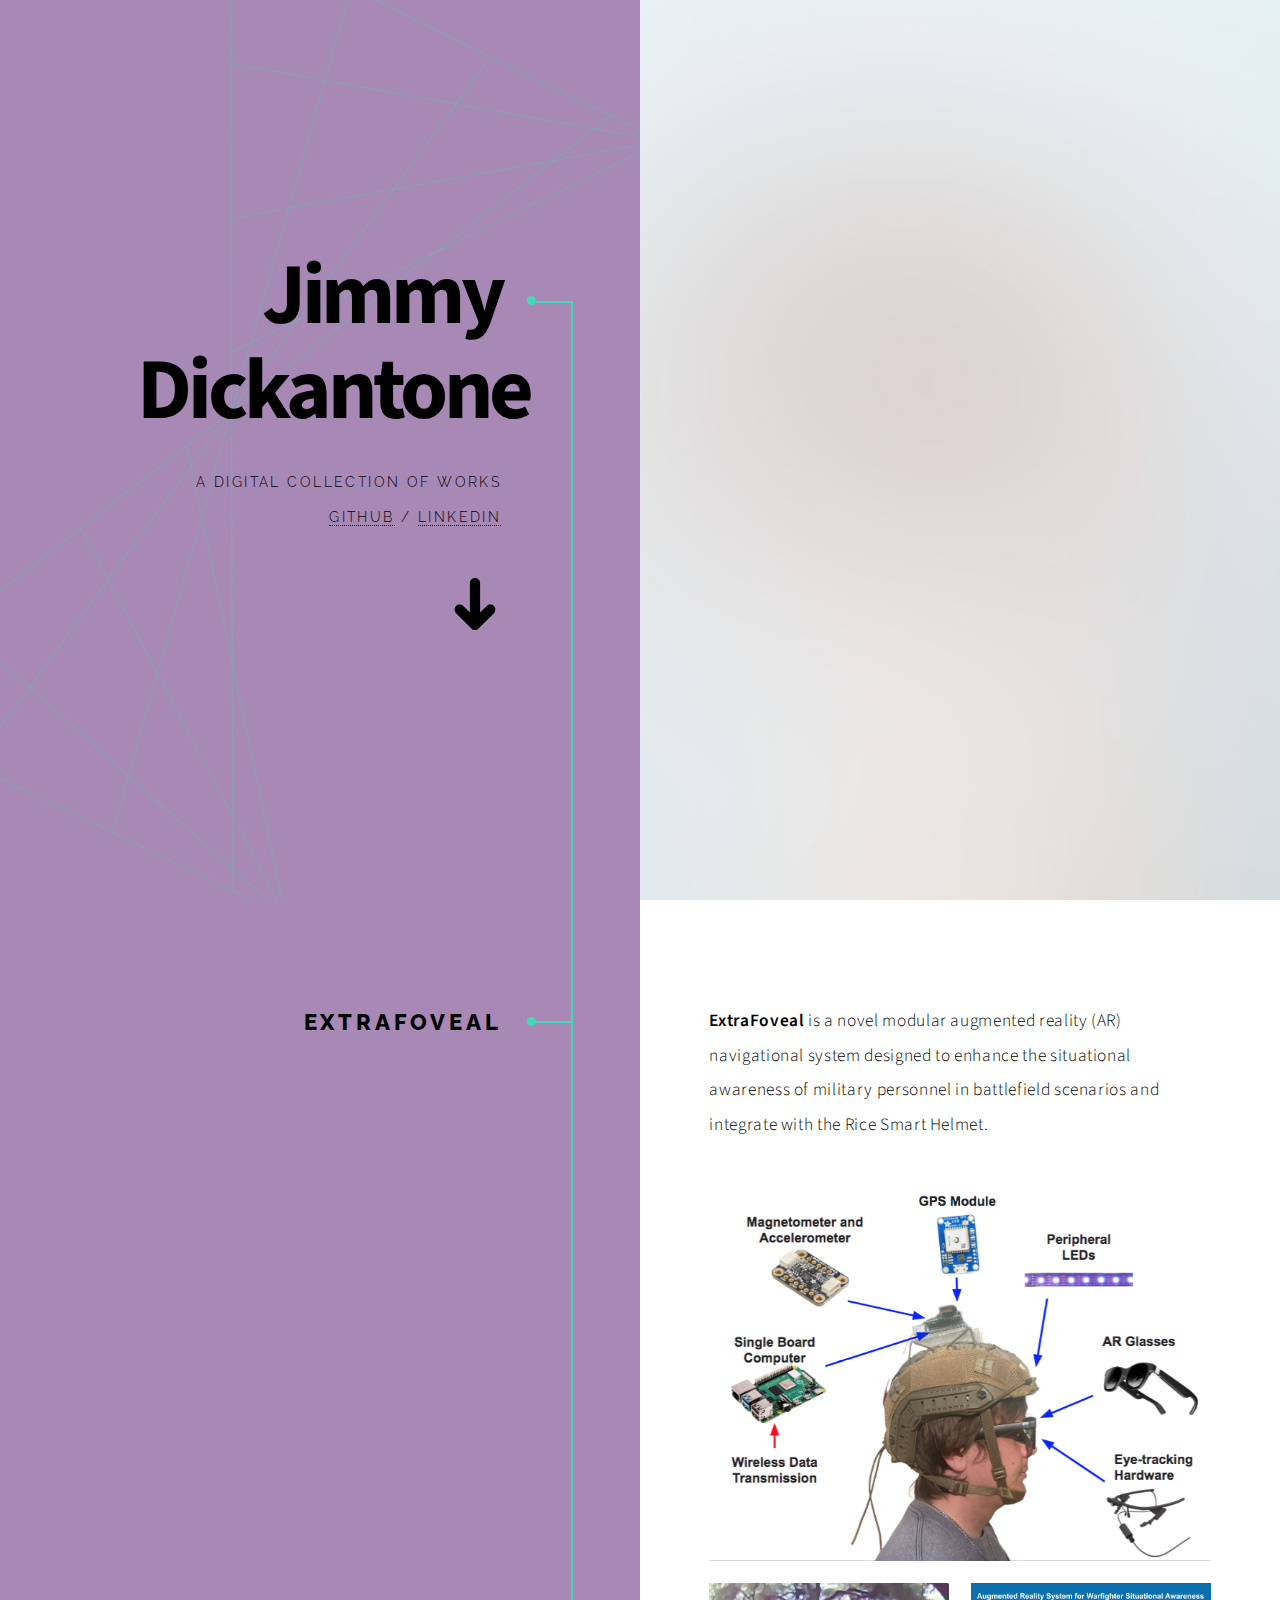
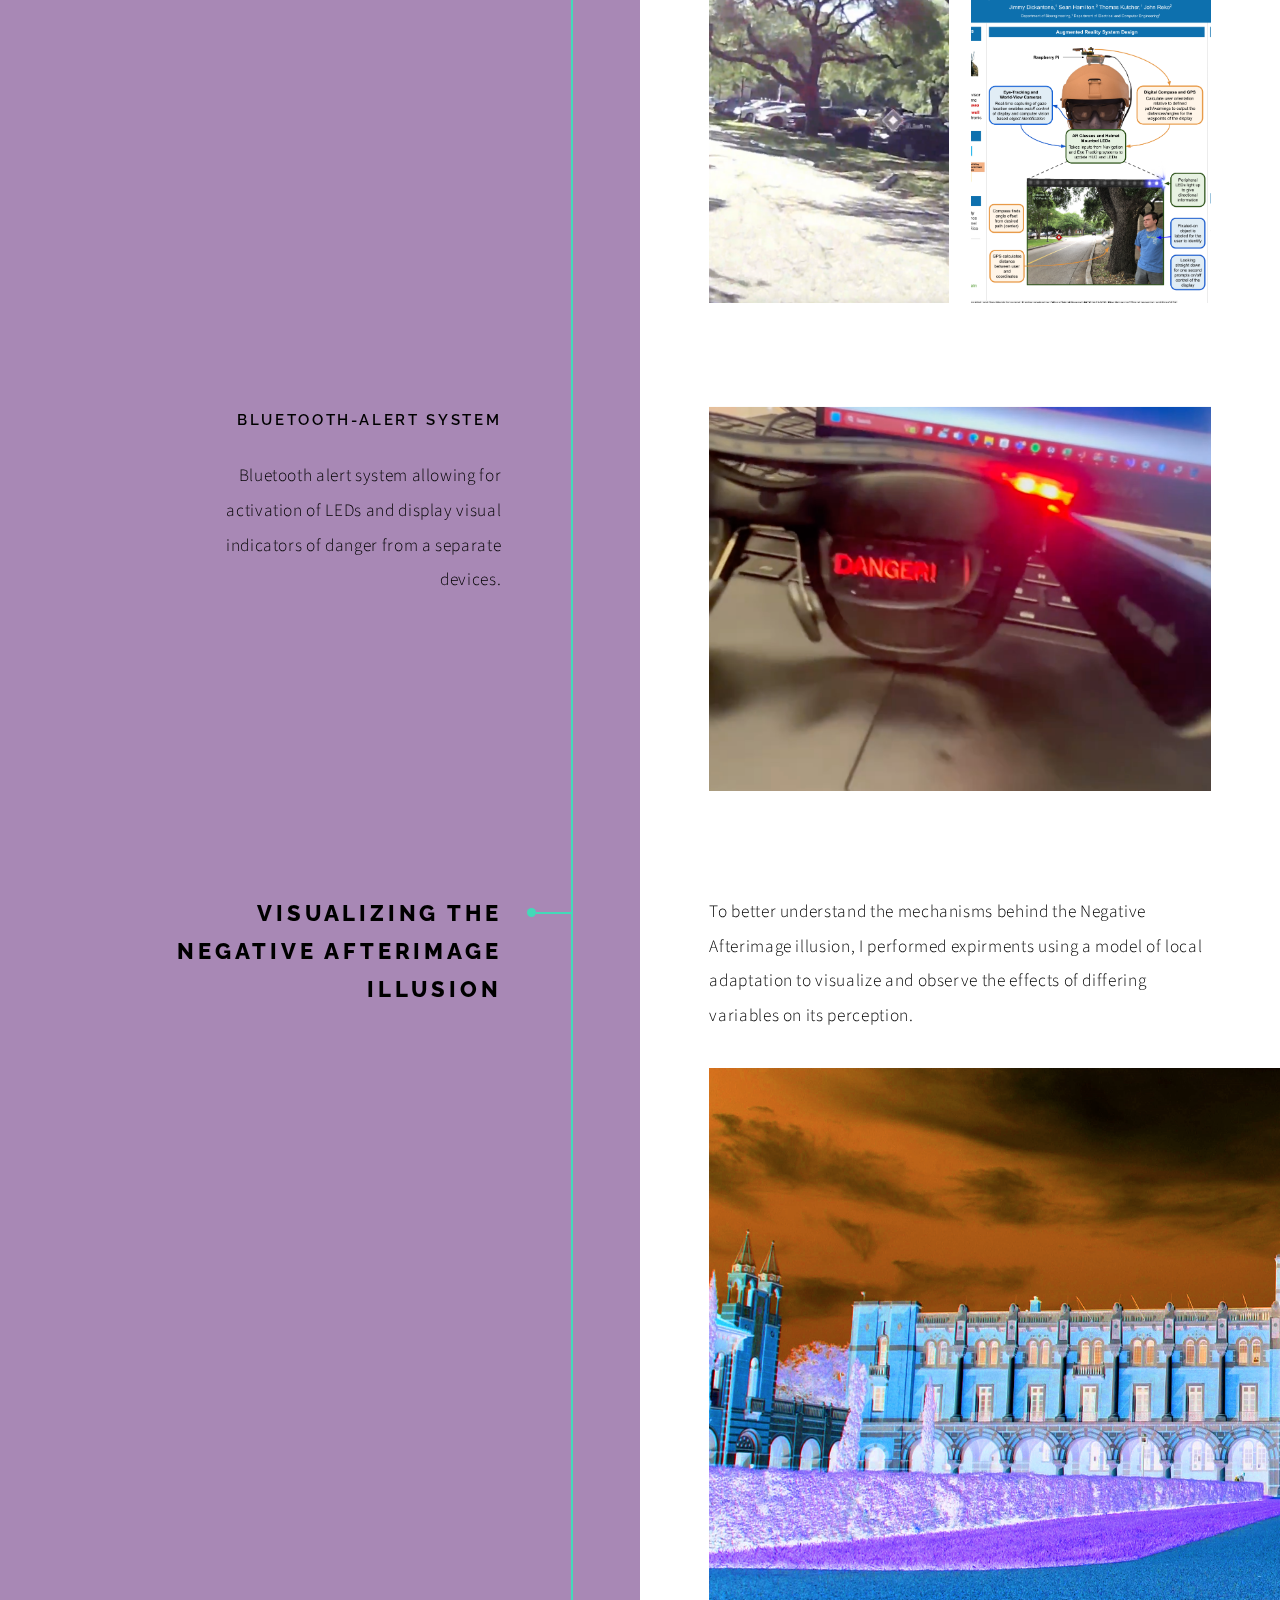
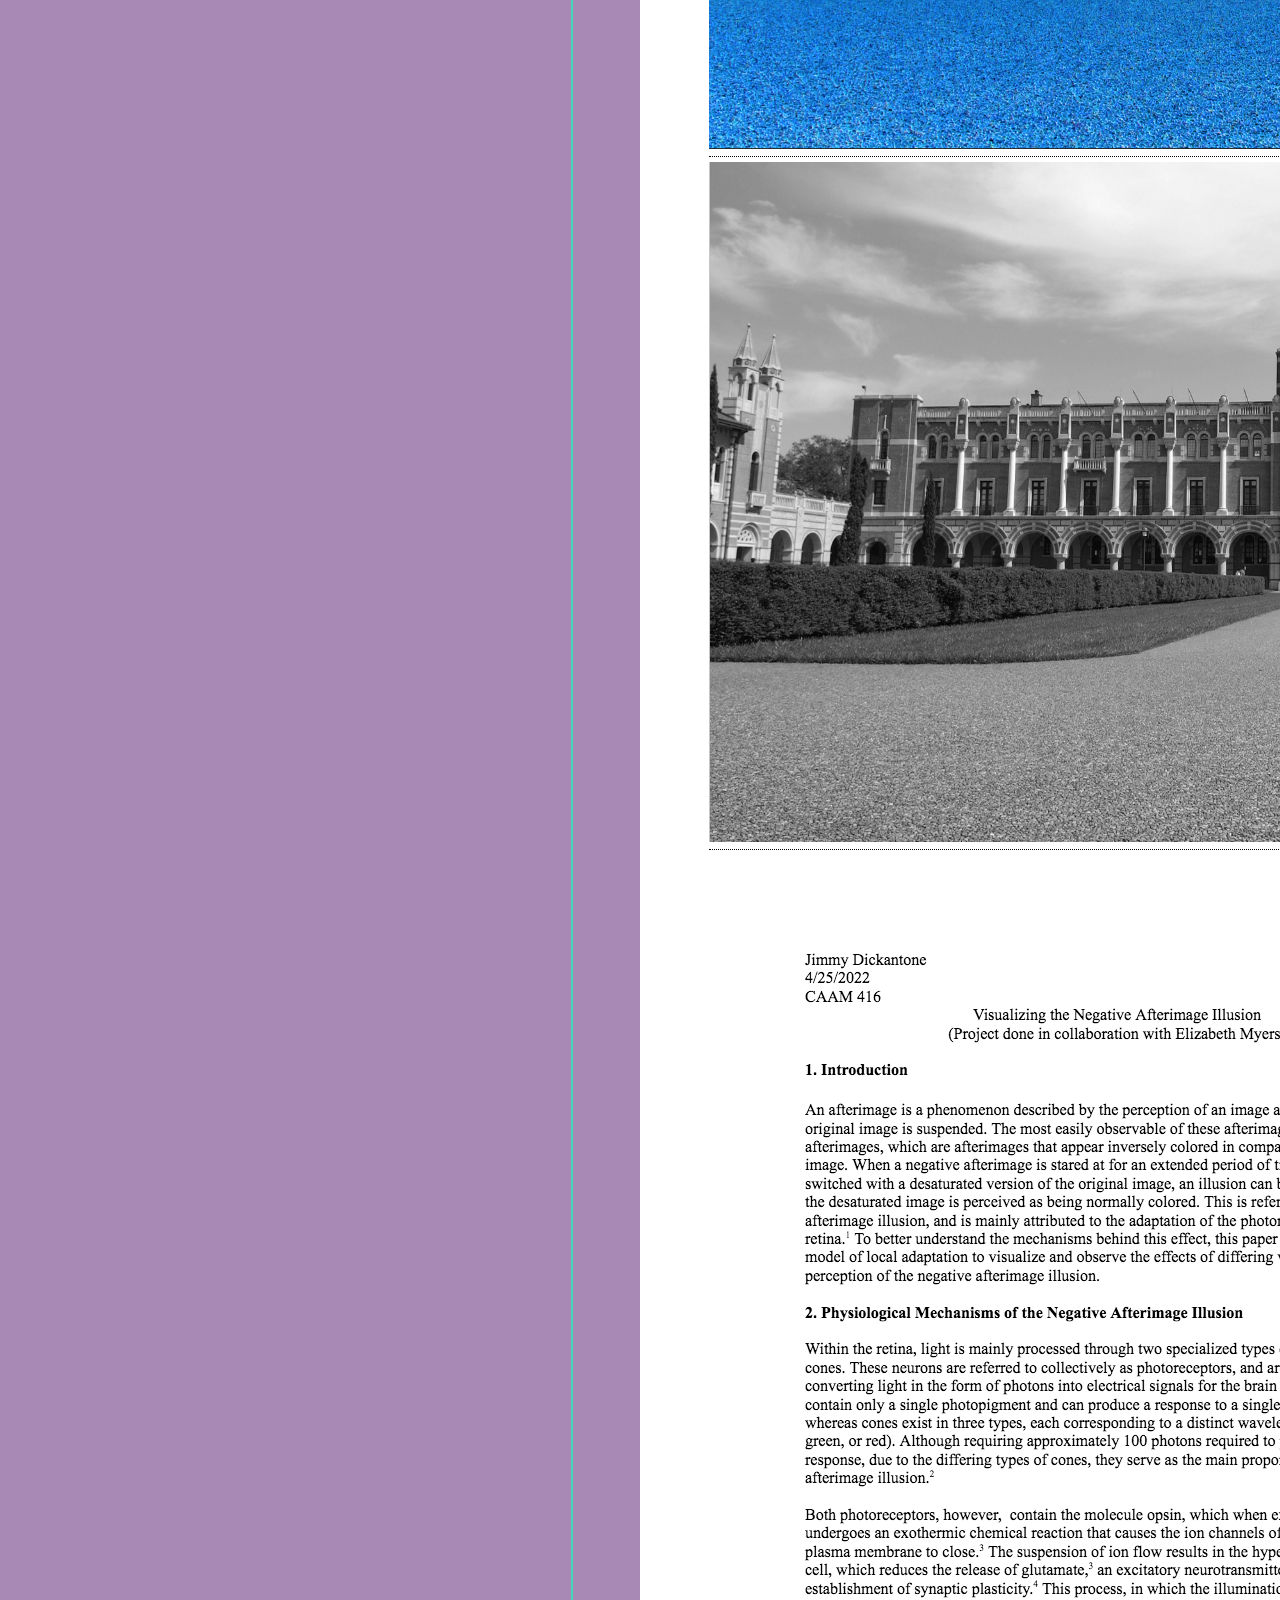
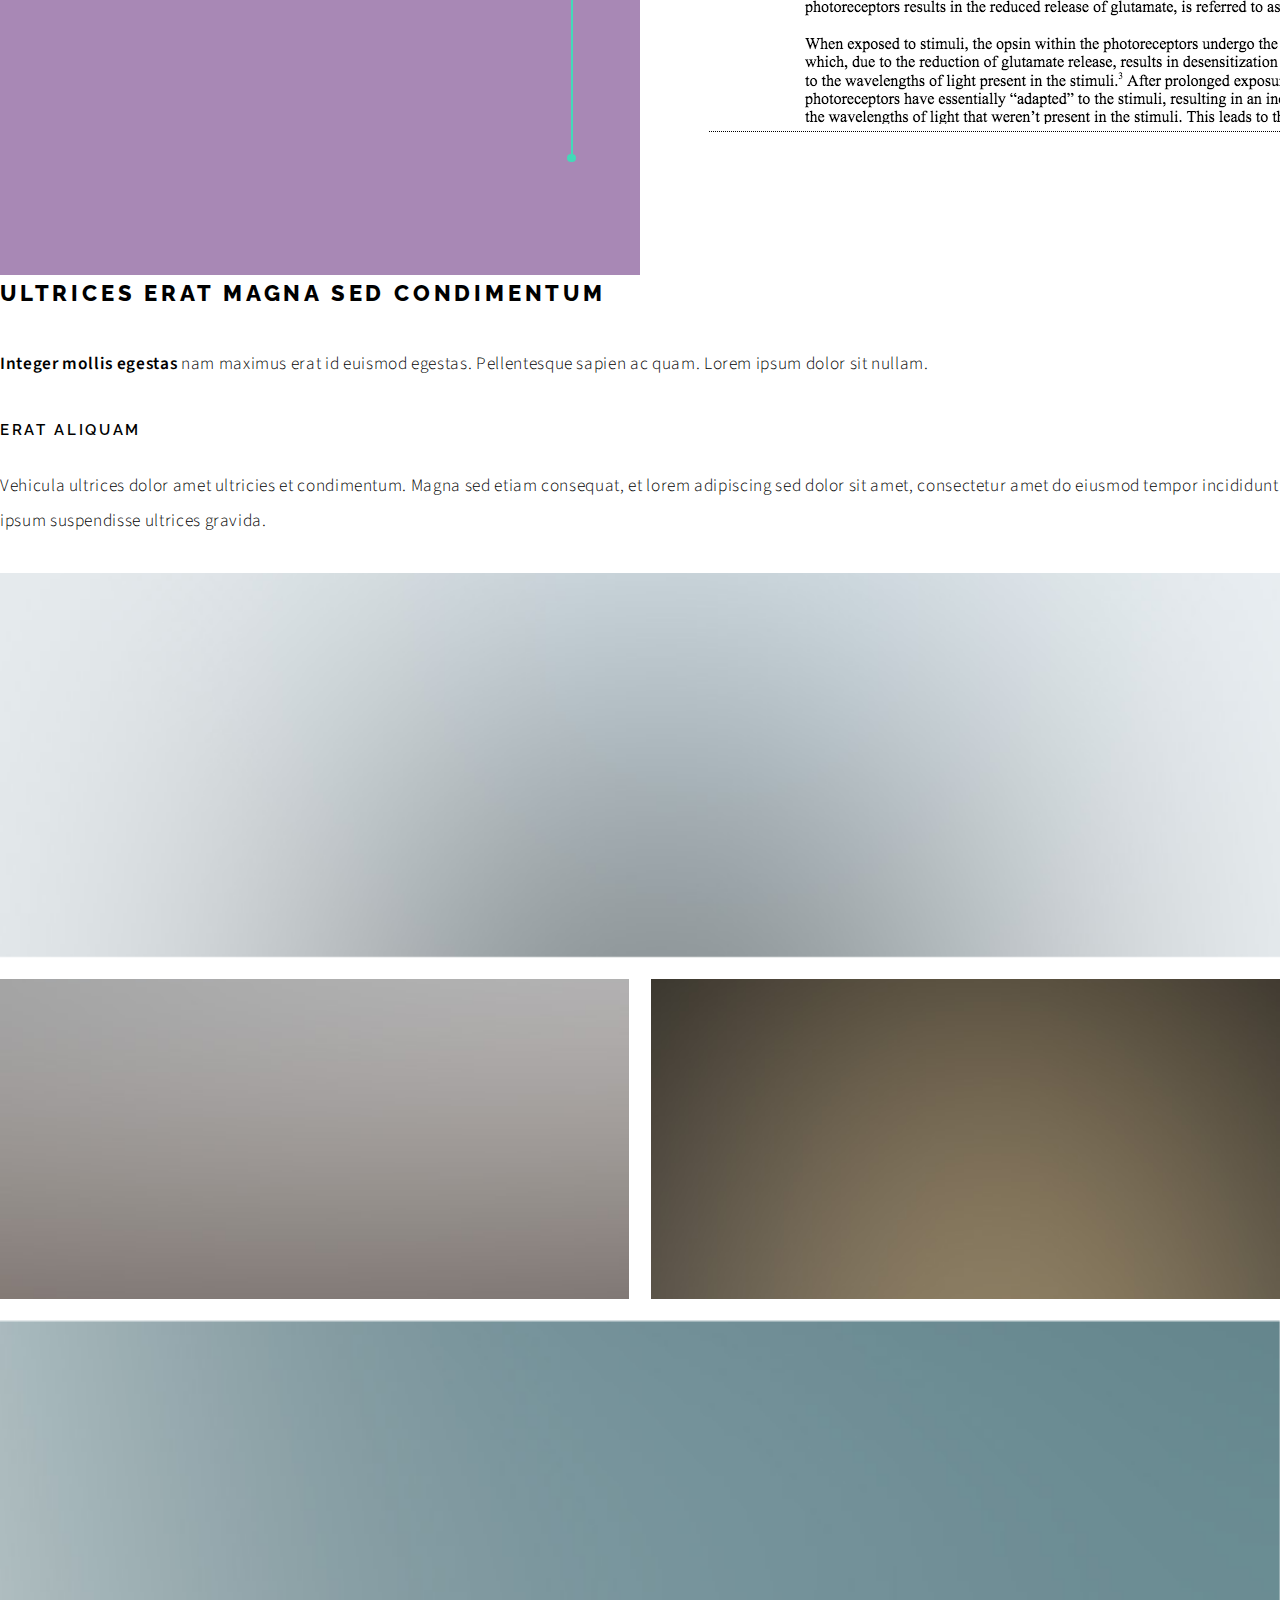
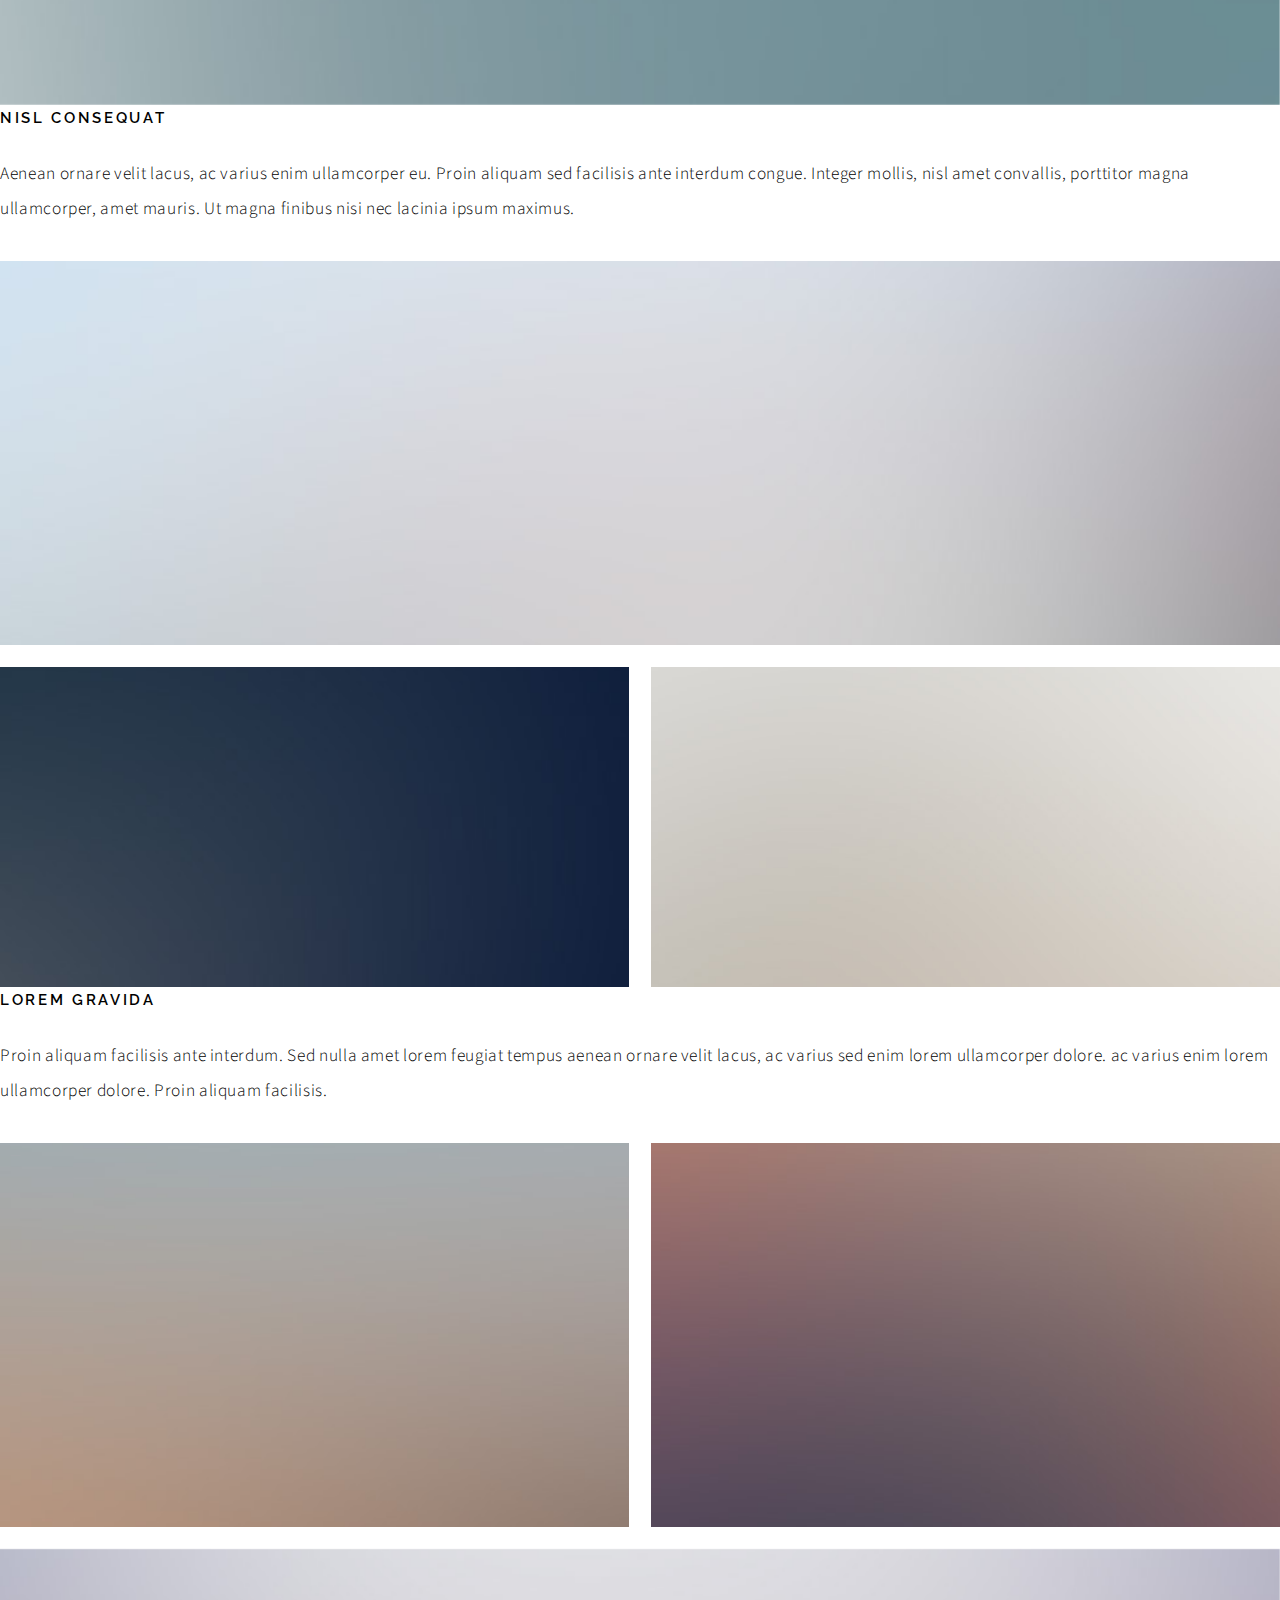
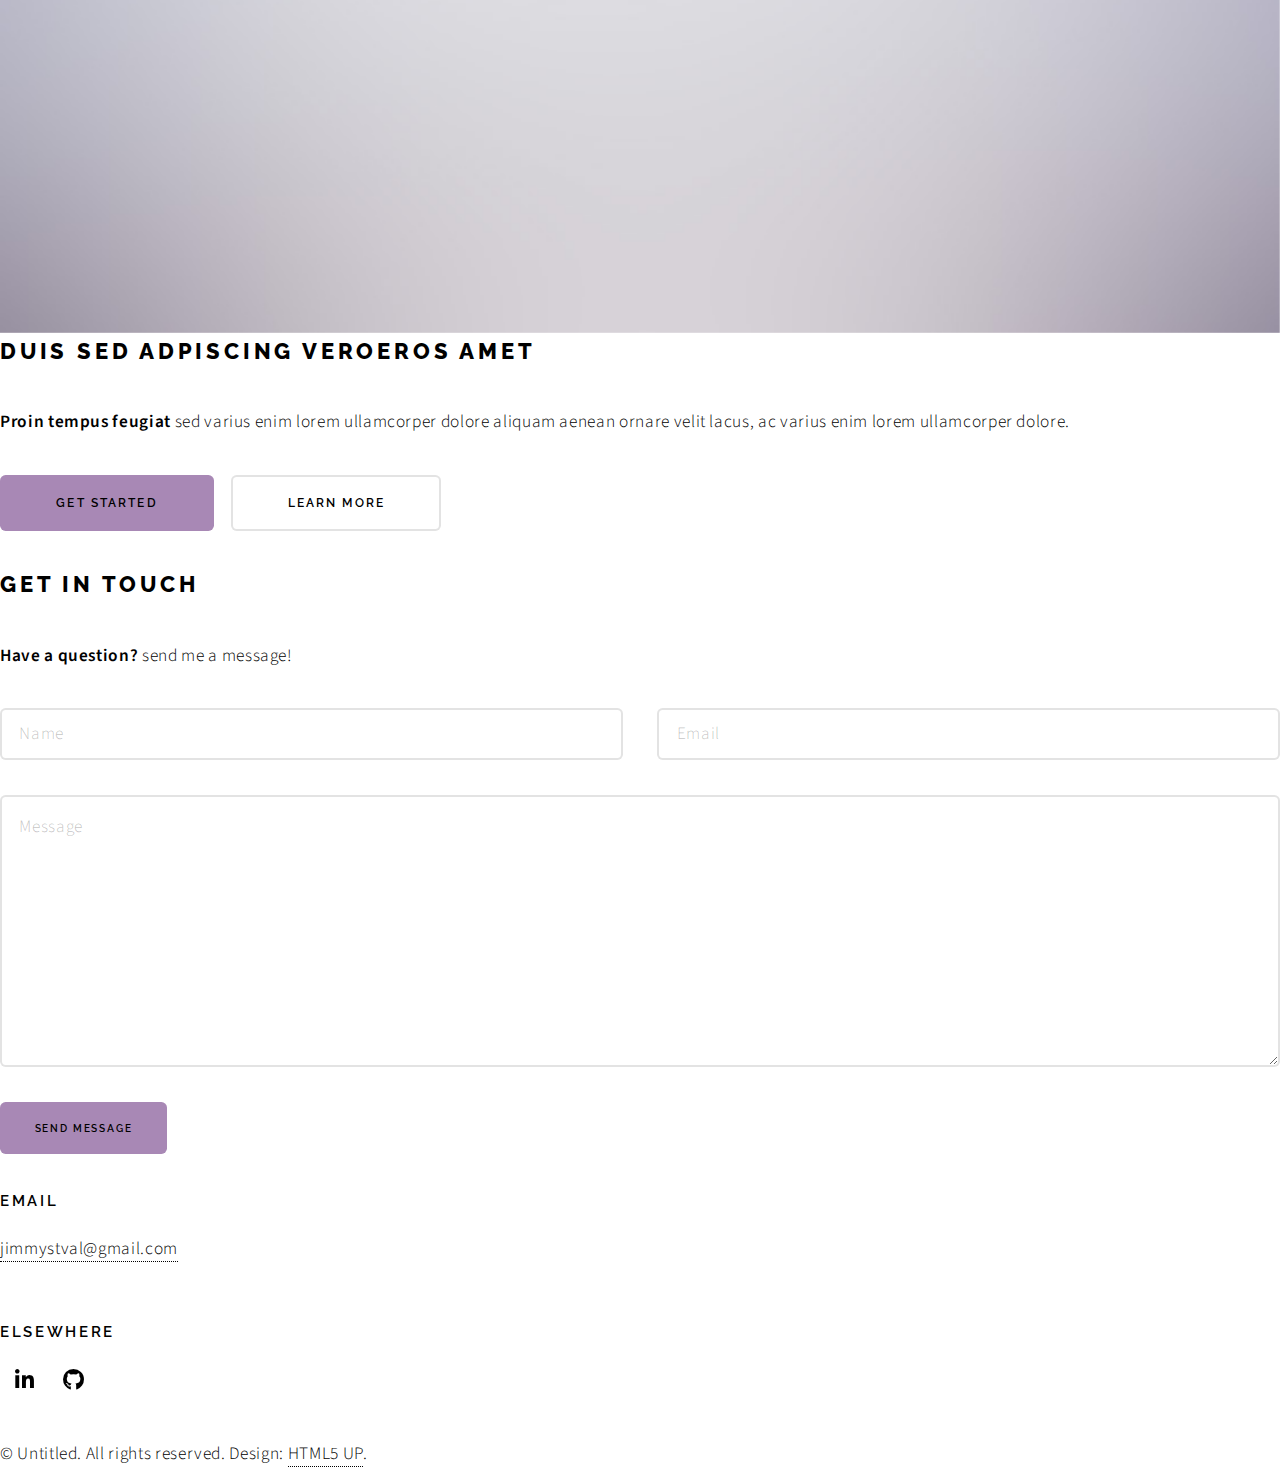
==== commit c0f064f1: "Update index.html" ====
--- a/index.html
+++ b/index.html
@@ -68,8 +68,8 @@
 						<div class="content">
 							<p> To better understand the mechanisms behind the Negative Afterimage illusion, I performed expirments using a model of local adaptation to visualize and observe the effects of differing variables on its perception. </p
 							<div class="gallery">
-								<a href="images/gallery/fulls/Screen Shot 2024-12-19 at 13.57.04.png"><img src="images/gallery/fulls/Screen Shot 2024-12-19 at 13.57.04.png" alt="" /></a>
-								<a href="images/gallery/fulls/Screen Shot 2024-12-19 at 13.57.19.png"><img src="images/gallery/fulls/Screen Shot 2024-12-19 at 13.57.19.png" alt="" /></a>
+								<a href="images/gallery/fulls/Screen Shot 2024-12-19 at 13.57.04.png" class="landscape"><img src="images/gallery/fulls/Screen Shot 2024-12-19 at 13.57.04.png" alt="" /></a>
+								<a href="images/gallery/fulls/Screen Shot 2024-12-19 at 13.57.19.png" class="landscape"><img src="images/gallery/fulls/Screen Shot 2024-12-19 at 13.57.19.png" alt="" /></a>
 								<a href="CAAM 416 Final Paper/CAAM416FinalPaper.html"><img src="images/gallery/fulls/Screen Shot 2024-12-19 at 14.29.47.png" alt="" /></a>
 							</div>
 						</div>
@@ -420,7 +420,7 @@
 							<h2>Get in touch</h2>
 						</header>
 						<div class="content">
-							<p><strong>Auctor commodo</strong> interdum et malesuada fames ac ante ipsum primis in faucibus. Pellentesque venenatis dolor imperdiet dolor mattis sagittis.</p>
+							<p><strong>Have a question?</strong> send me a message!</p>
 							<form>
 								<div class="fields">
 									<div class="field half">
@@ -442,25 +442,13 @@
 							<ul class="items">
 								<li>
 									<h3>Email</h3>
-									<a href="#">information@untitled.ext</a>
-								</li>
-								<li>
-									<h3>Phone</h3>
-									<a href="#">(000) 000-0000</a>
-								</li>
-								<li>
-									<h3>Address</h3>
-									<span>1234 Somewhere Road, Nashville, TN 00000</span>
+									<a href="#">jimmystval@gmail.com</a>
 								</li>
 								<li>
 									<h3>Elsewhere</h3>
 									<ul class="icons">
-										<li><a href="#" class="icon brands fa-twitter"><span class="label">Twitter</span></a></li>
-										<li><a href="#" class="icon brands fa-facebook-f"><span class="label">Facebook</span></a></li>
-										<li><a href="#" class="icon brands fa-instagram"><span class="label">Instagram</span></a></li>
-										<li><a href="#" class="icon brands fa-linkedin-in"><span class="label">LinkedIn</span></a></li>
-										<li><a href="#" class="icon brands fa-github"><span class="label">GitHub</span></a></li>
-										<li><a href="#" class="icon brands fa-codepen"><span class="label">Codepen</span></a></li>
+										<li><a href="https://www.linkedin.com/in/jimmy-dickantone-24845a210" class="icon brands fa-linkedin-in"><span class="label">LinkedIn</span></a></li>
+										<li><a href="https://github.com/kuroifantaisie" class="icon brands fa-github"><span class="label">GitHub</span></a></li>
 									</ul>
 								</li>
 							</ul>
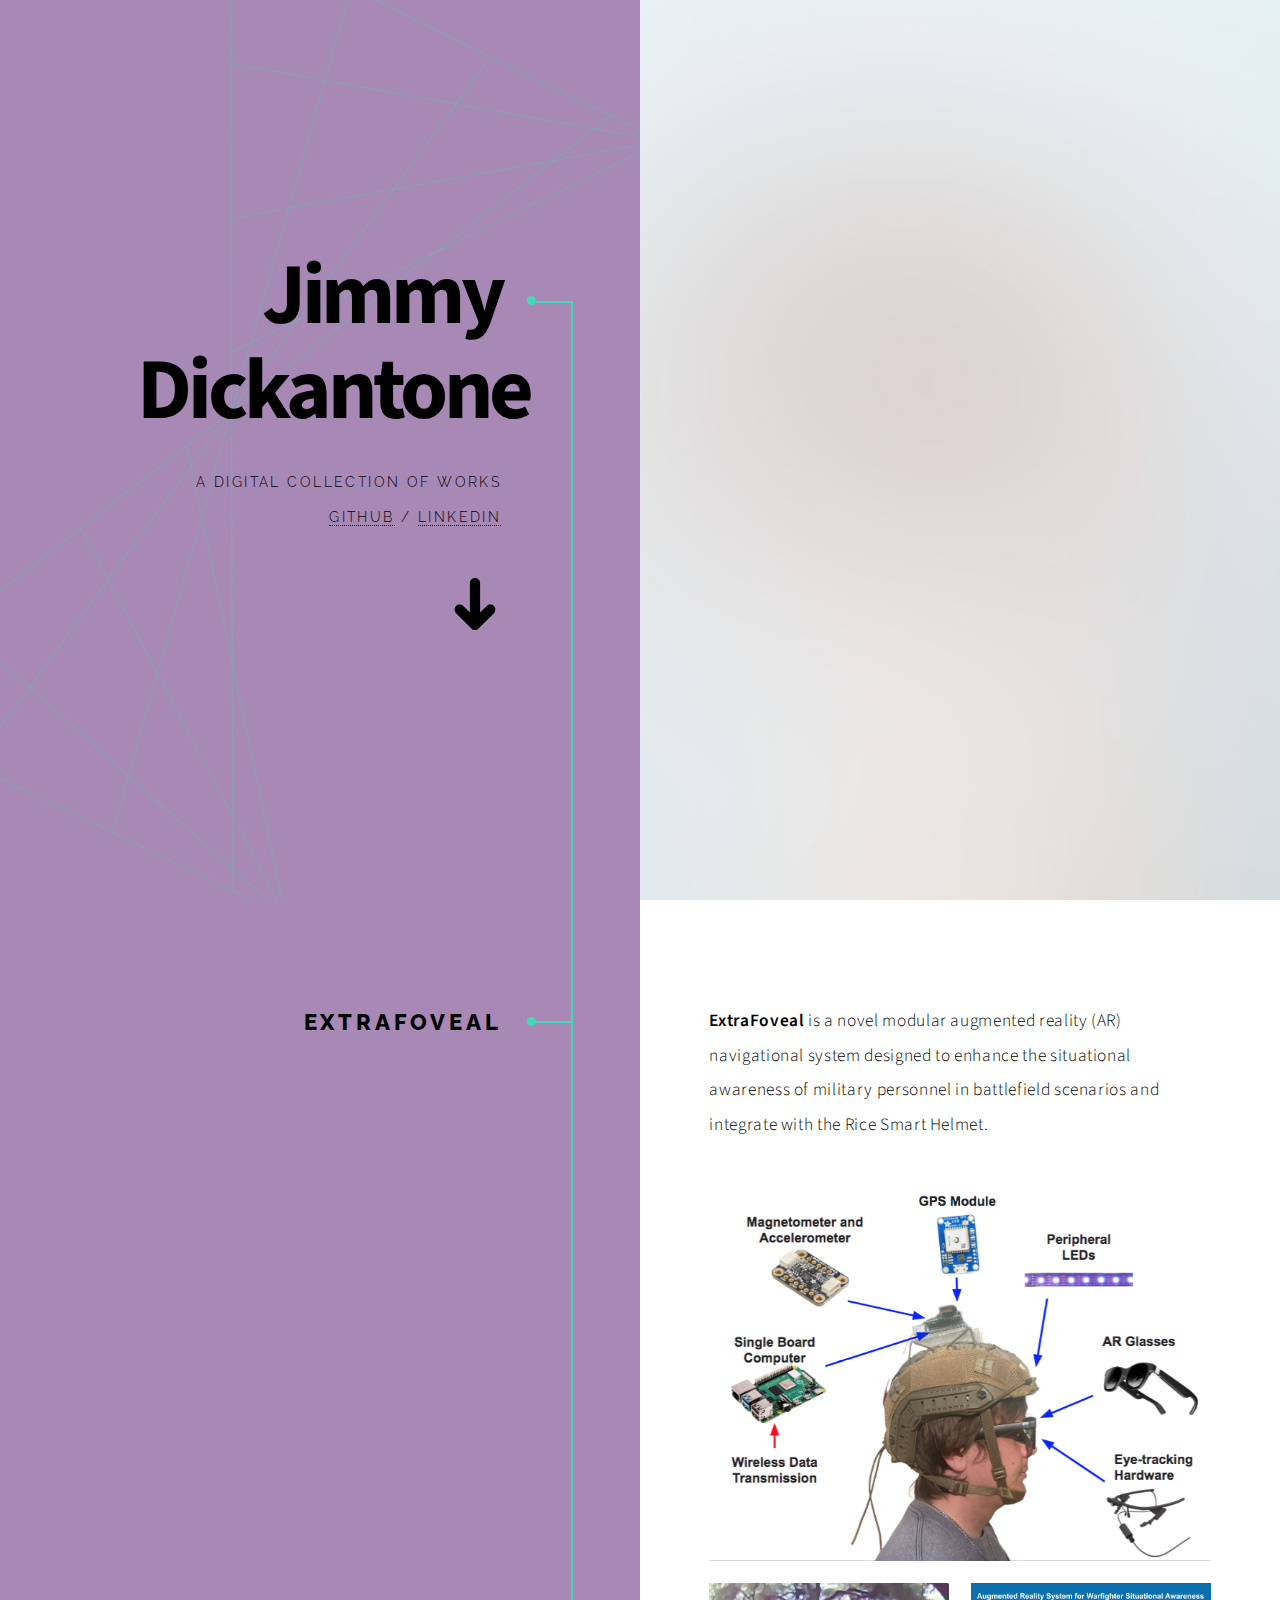
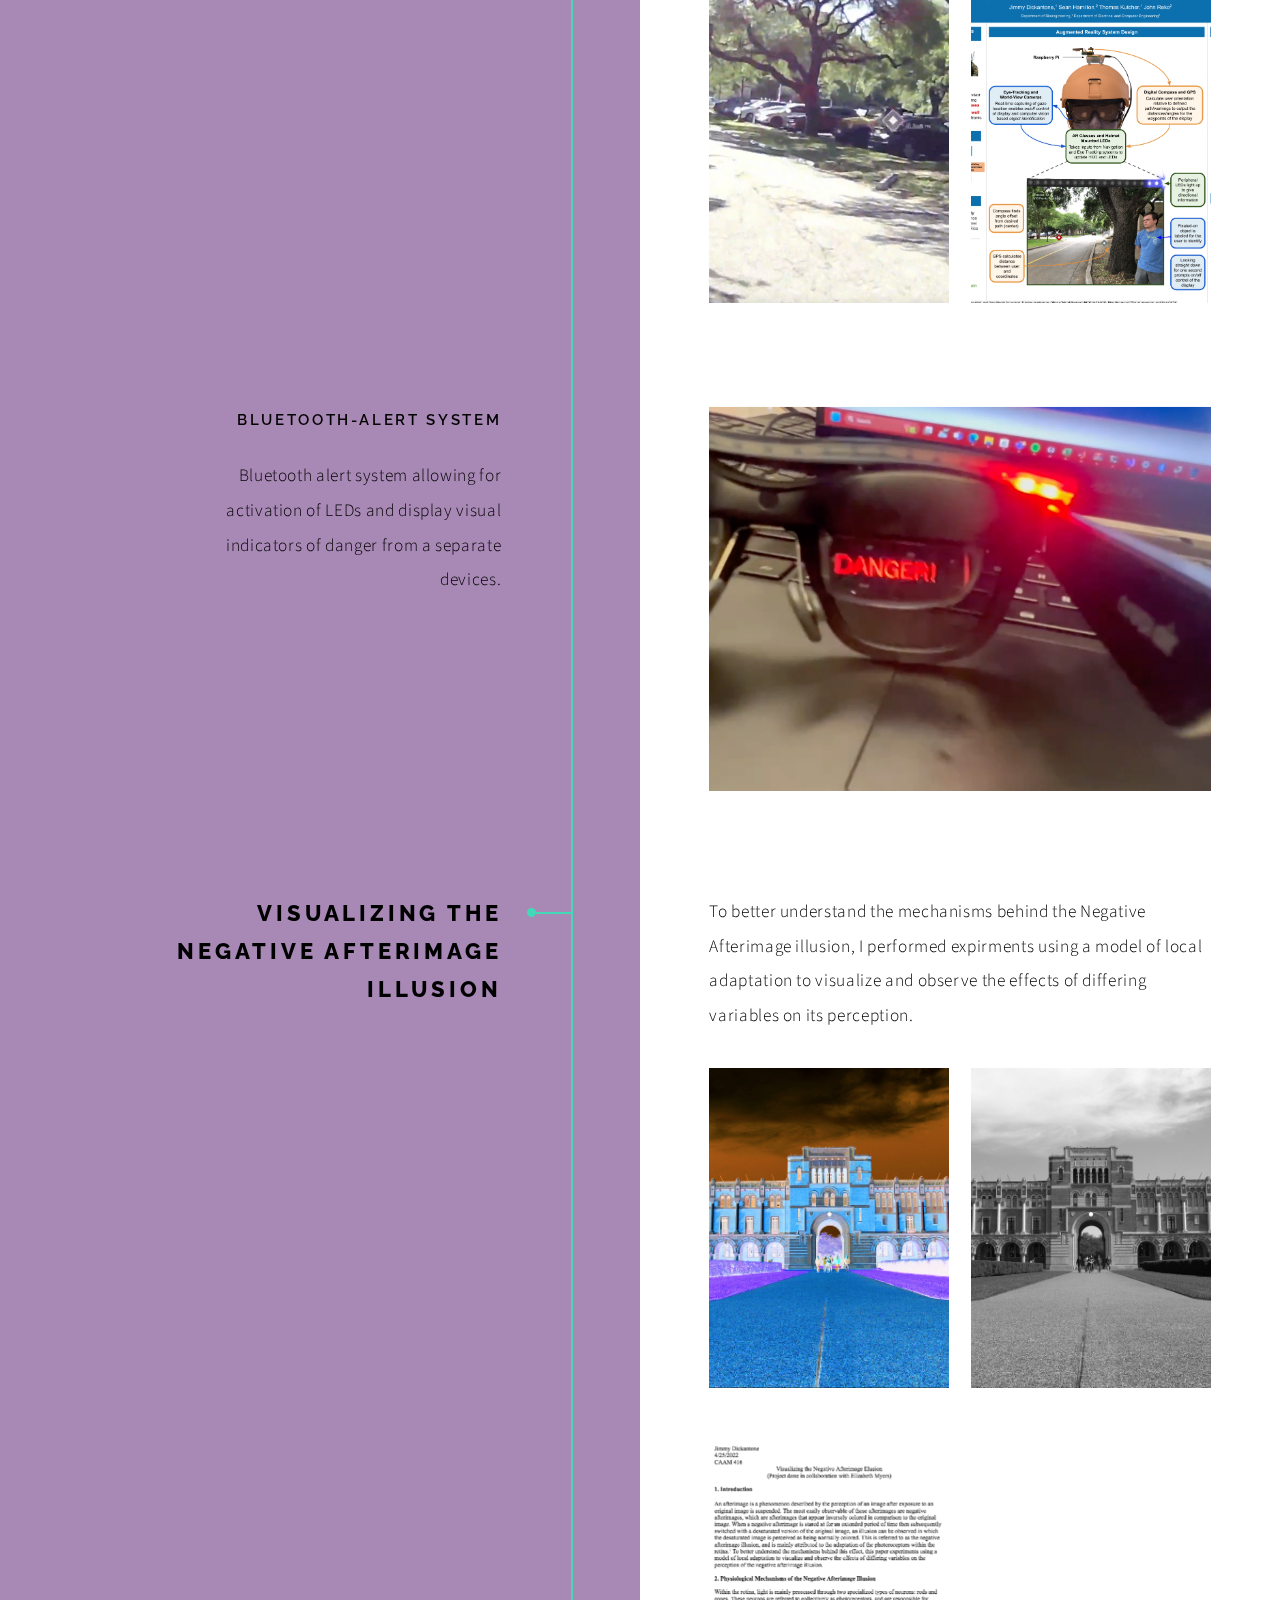
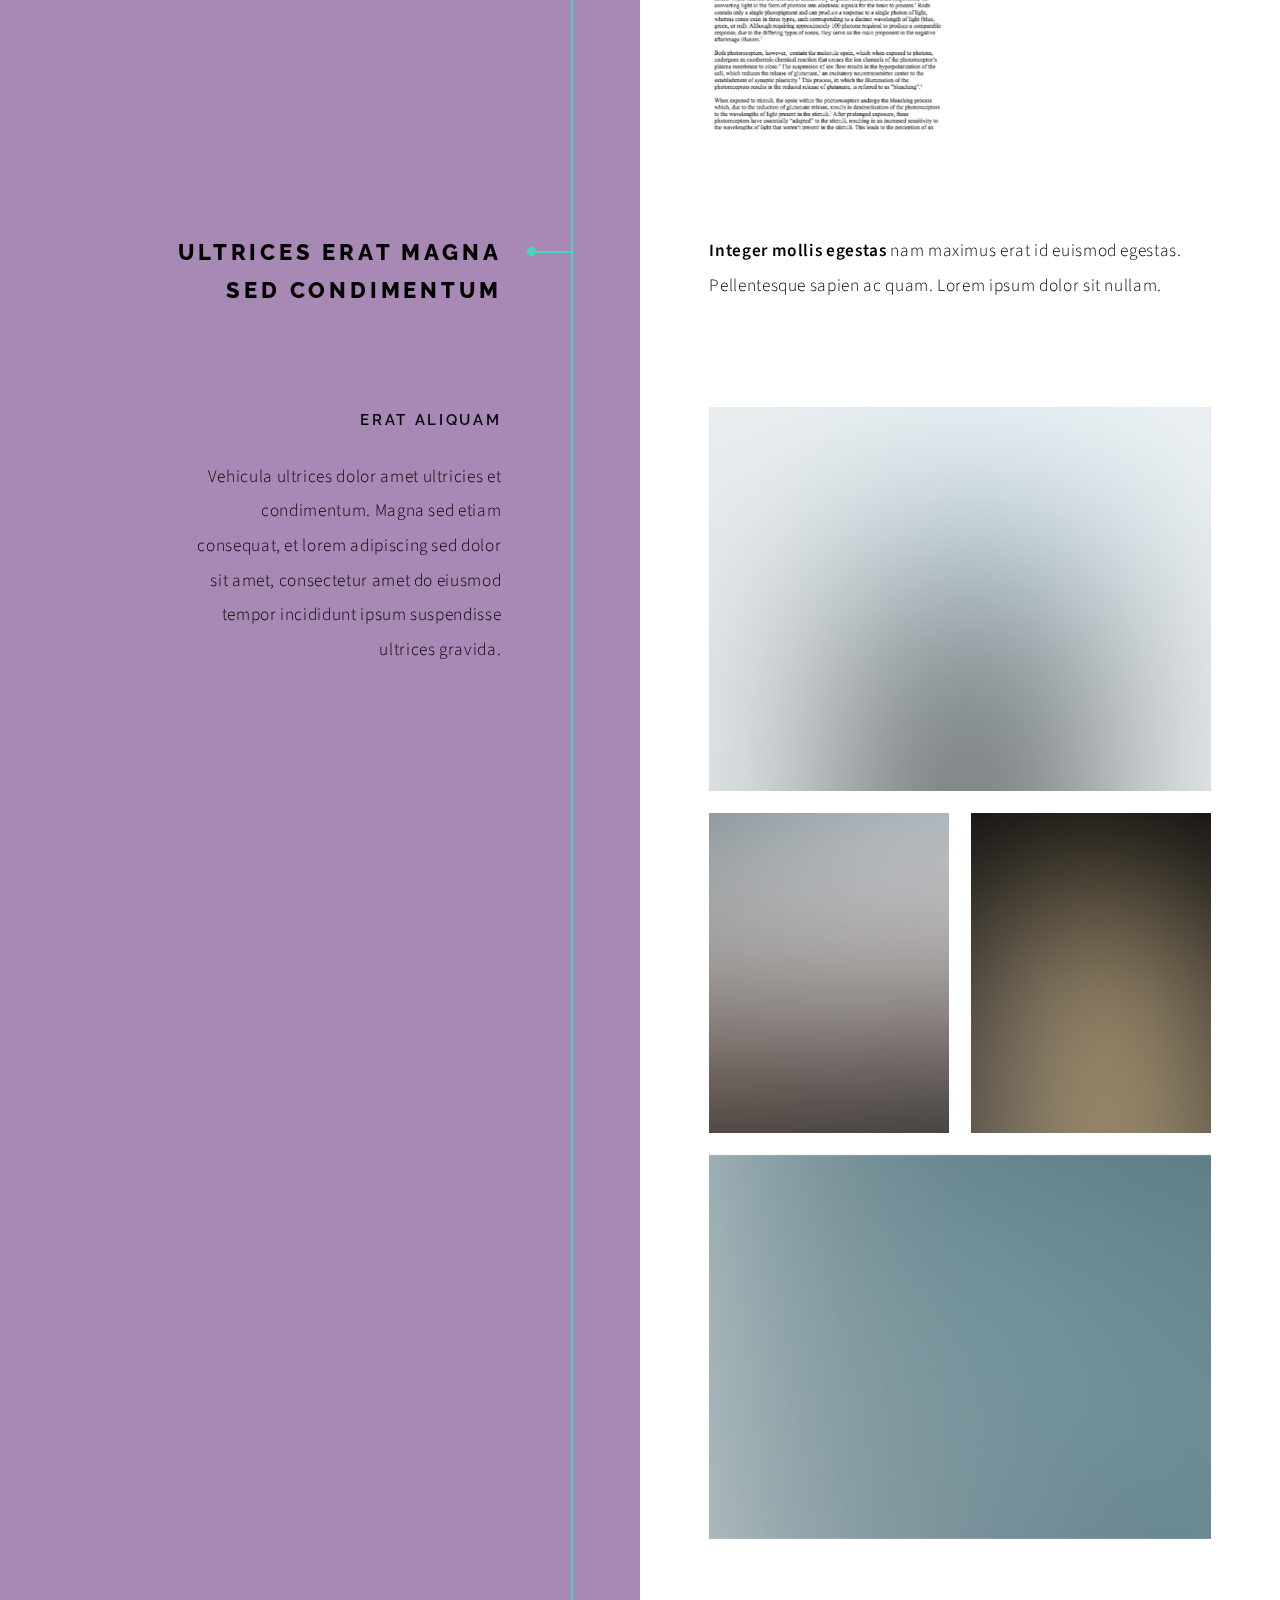
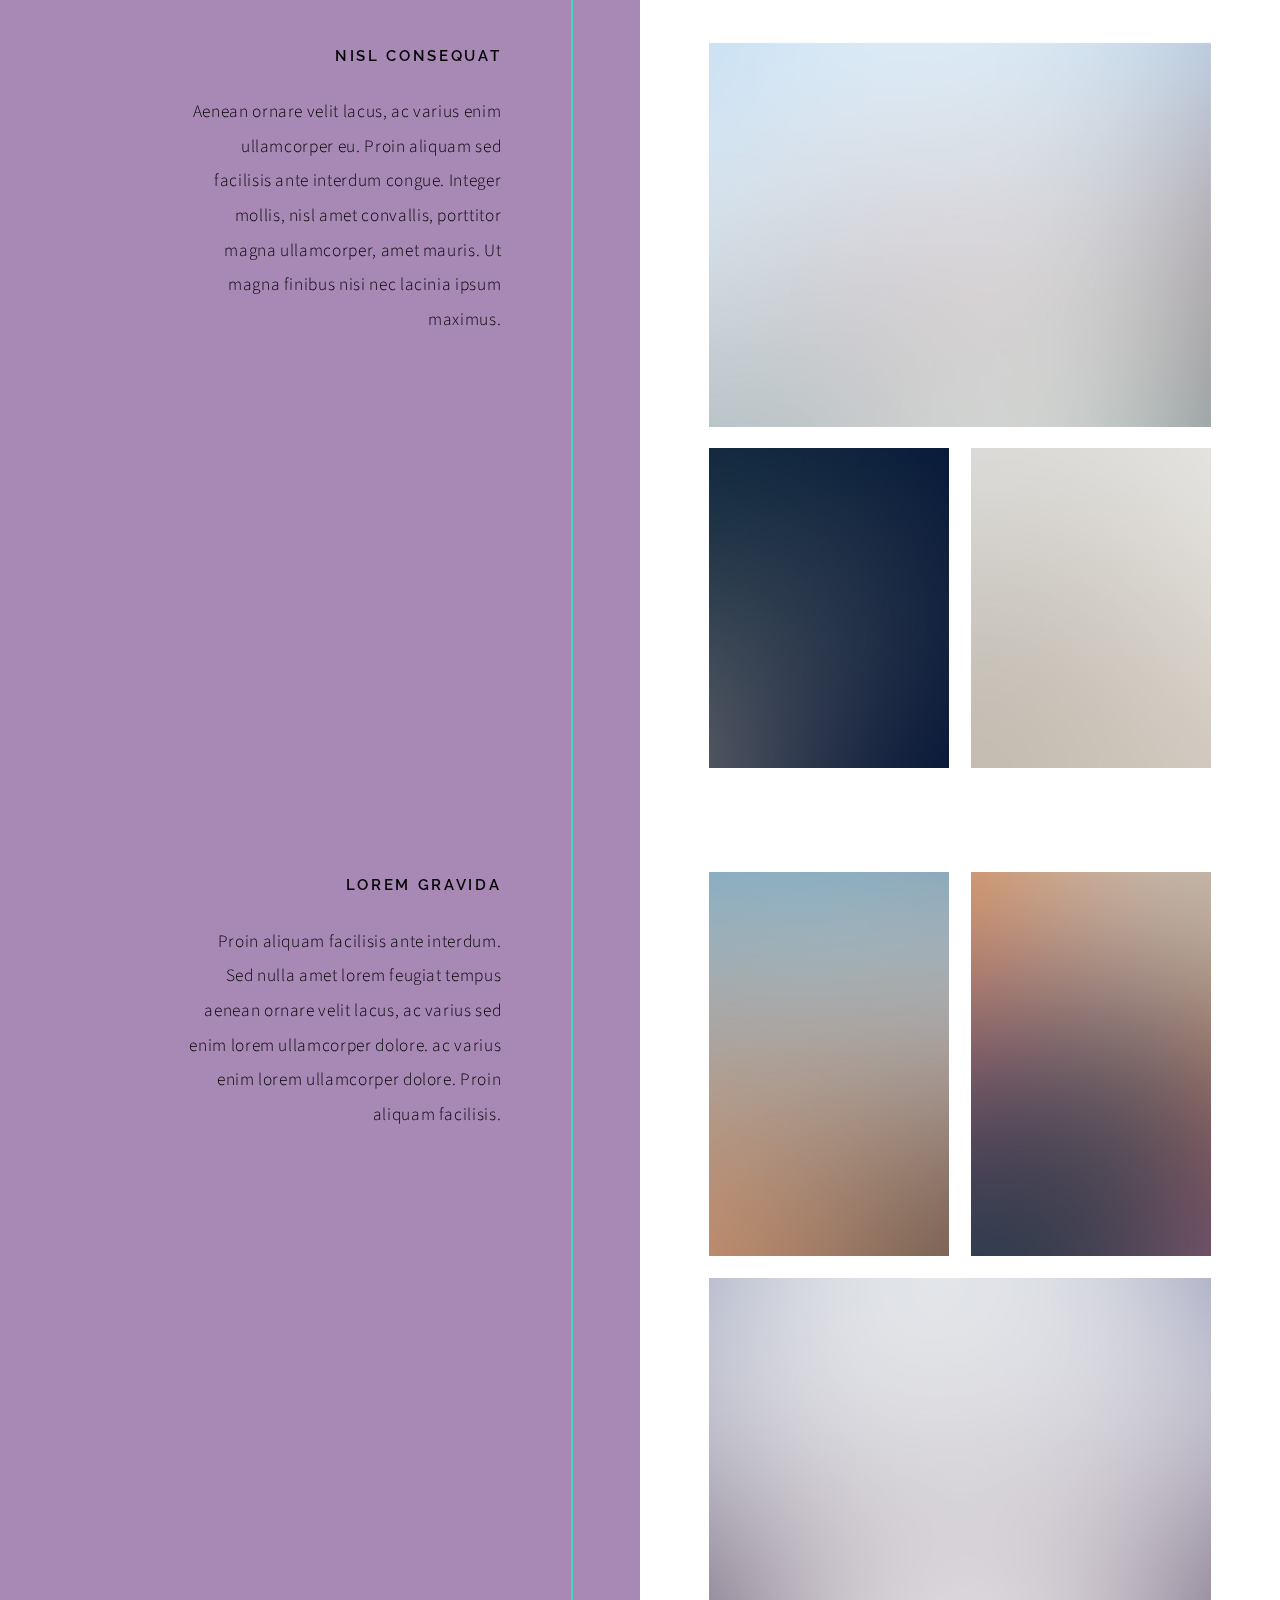
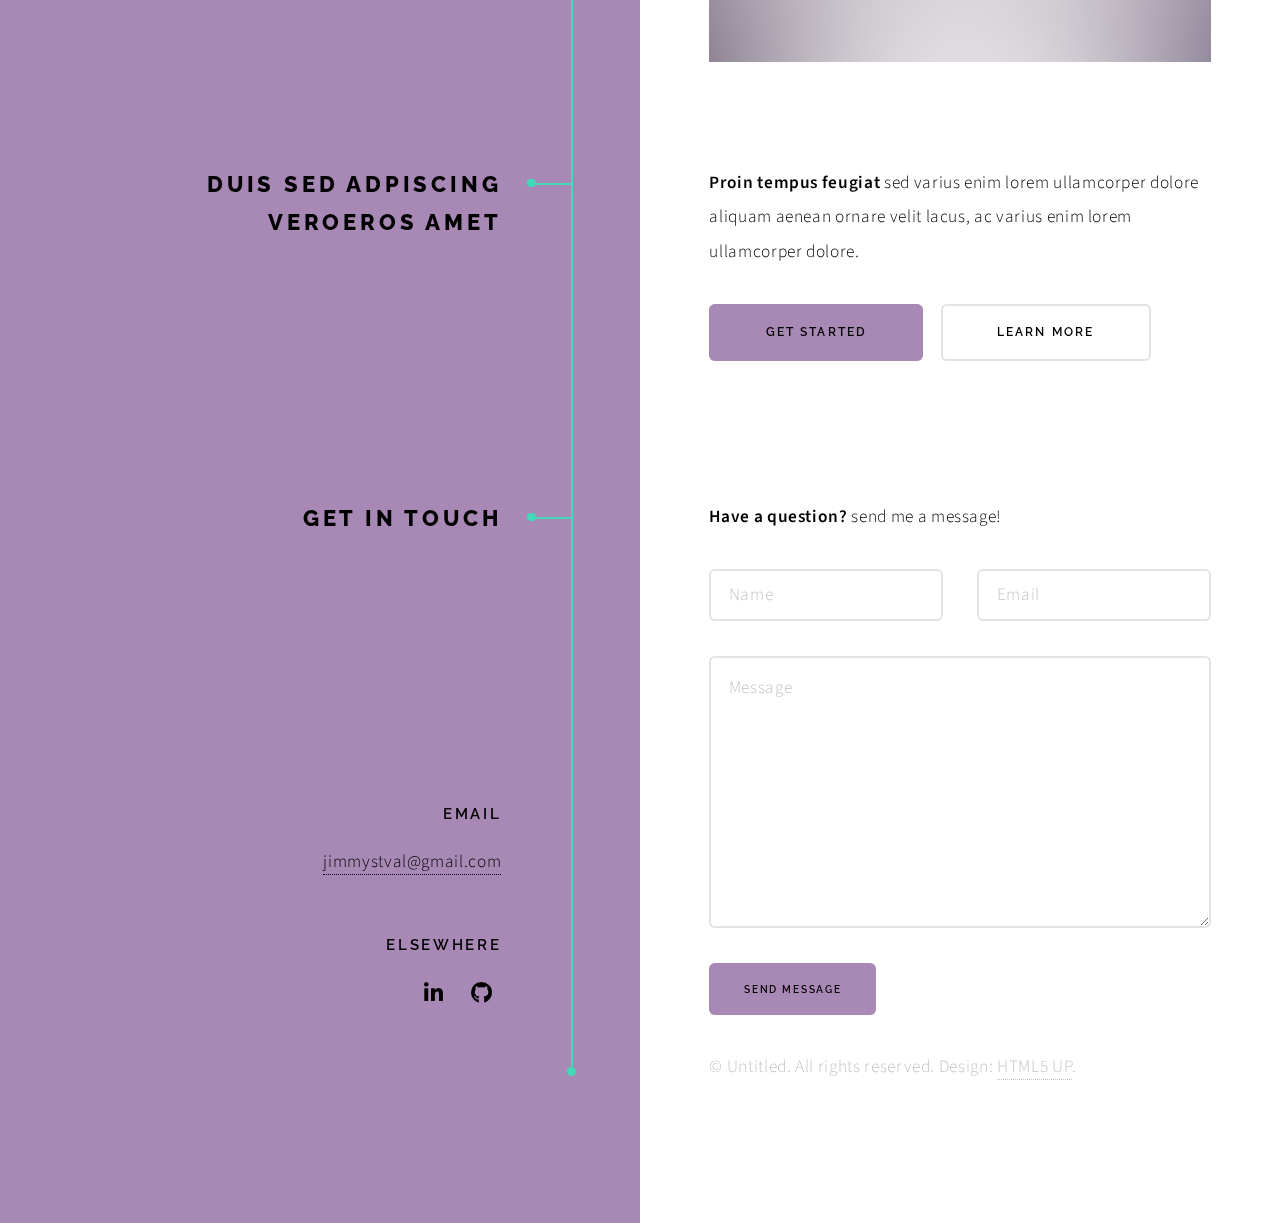
==== commit b2f312a8: "Update index.html" ====
--- a/index.html
+++ b/index.html
@@ -66,10 +66,10 @@
 							<h2>Visualizing the Negative Afterimage Illusion</h2>
 						</header>
 						<div class="content">
-							<p> To better understand the mechanisms behind the Negative Afterimage illusion, I performed expirments using a model of local adaptation to visualize and observe the effects of differing variables on its perception. </p
+							<p> To better understand the mechanisms behind the Negative Afterimage illusion, I performed expirments using a model of local adaptation to visualize and observe the effects of differing variables on its perception. </p>
 							<div class="gallery">
-								<a href="images/gallery/fulls/Screen Shot 2024-12-19 at 13.57.04.png" class="landscape"><img src="images/gallery/fulls/Screen Shot 2024-12-19 at 13.57.04.png" alt="" /></a>
-								<a href="images/gallery/fulls/Screen Shot 2024-12-19 at 13.57.19.png" class="landscape"><img src="images/gallery/fulls/Screen Shot 2024-12-19 at 13.57.19.png" alt="" /></a>
+								<a href="images/gallery/fulls/Screen Shot 2024-12-19 at 13.57.04.png"><img src="images/gallery/fulls/Screen Shot 2024-12-19 at 13.57.04.png" alt="" /></a>
+								<a href="images/gallery/fulls/Screen Shot 2024-12-19 at 13.57.19.png"><img src="images/gallery/fulls/Screen Shot 2024-12-19 at 13.57.19.png" alt="" /></a>
 								<a href="CAAM 416 Final Paper/CAAM416FinalPaper.html"><img src="images/gallery/fulls/Screen Shot 2024-12-19 at 14.29.47.png" alt="" /></a>
 							</div>
 						</div>
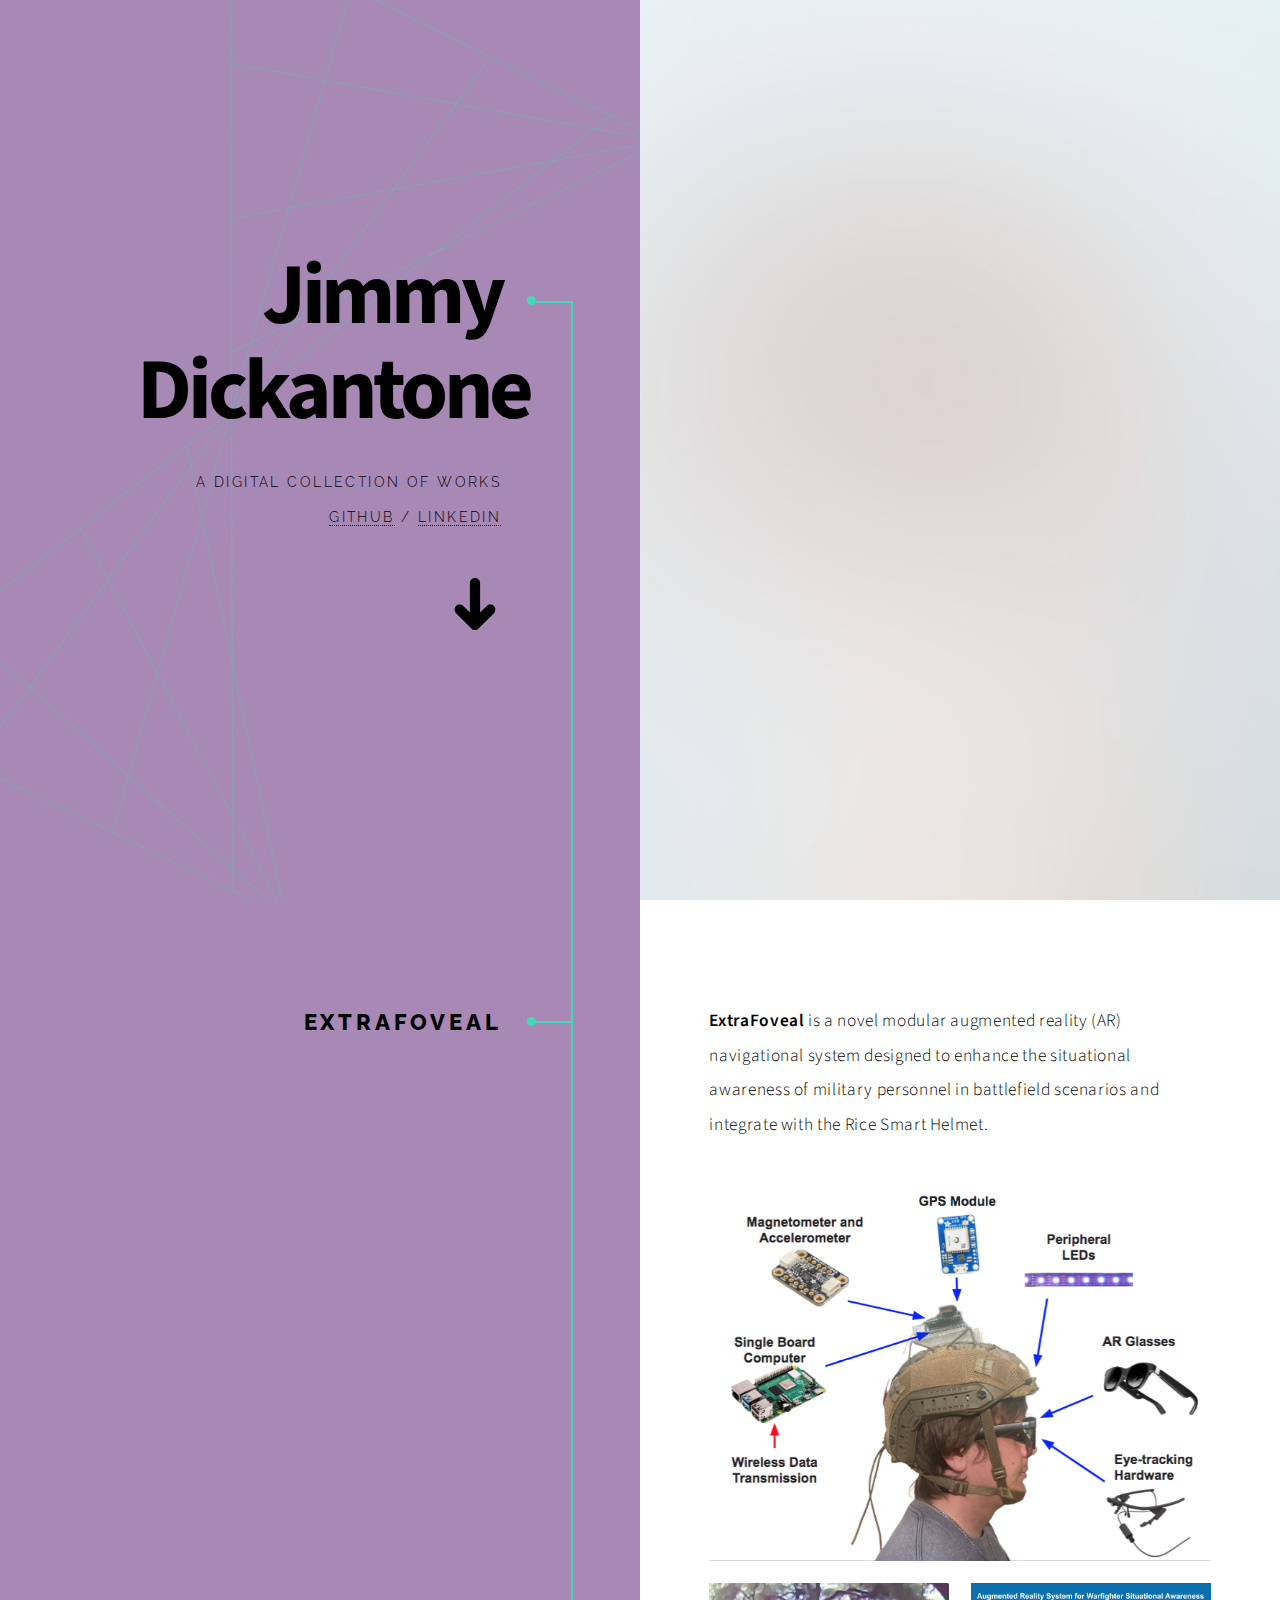
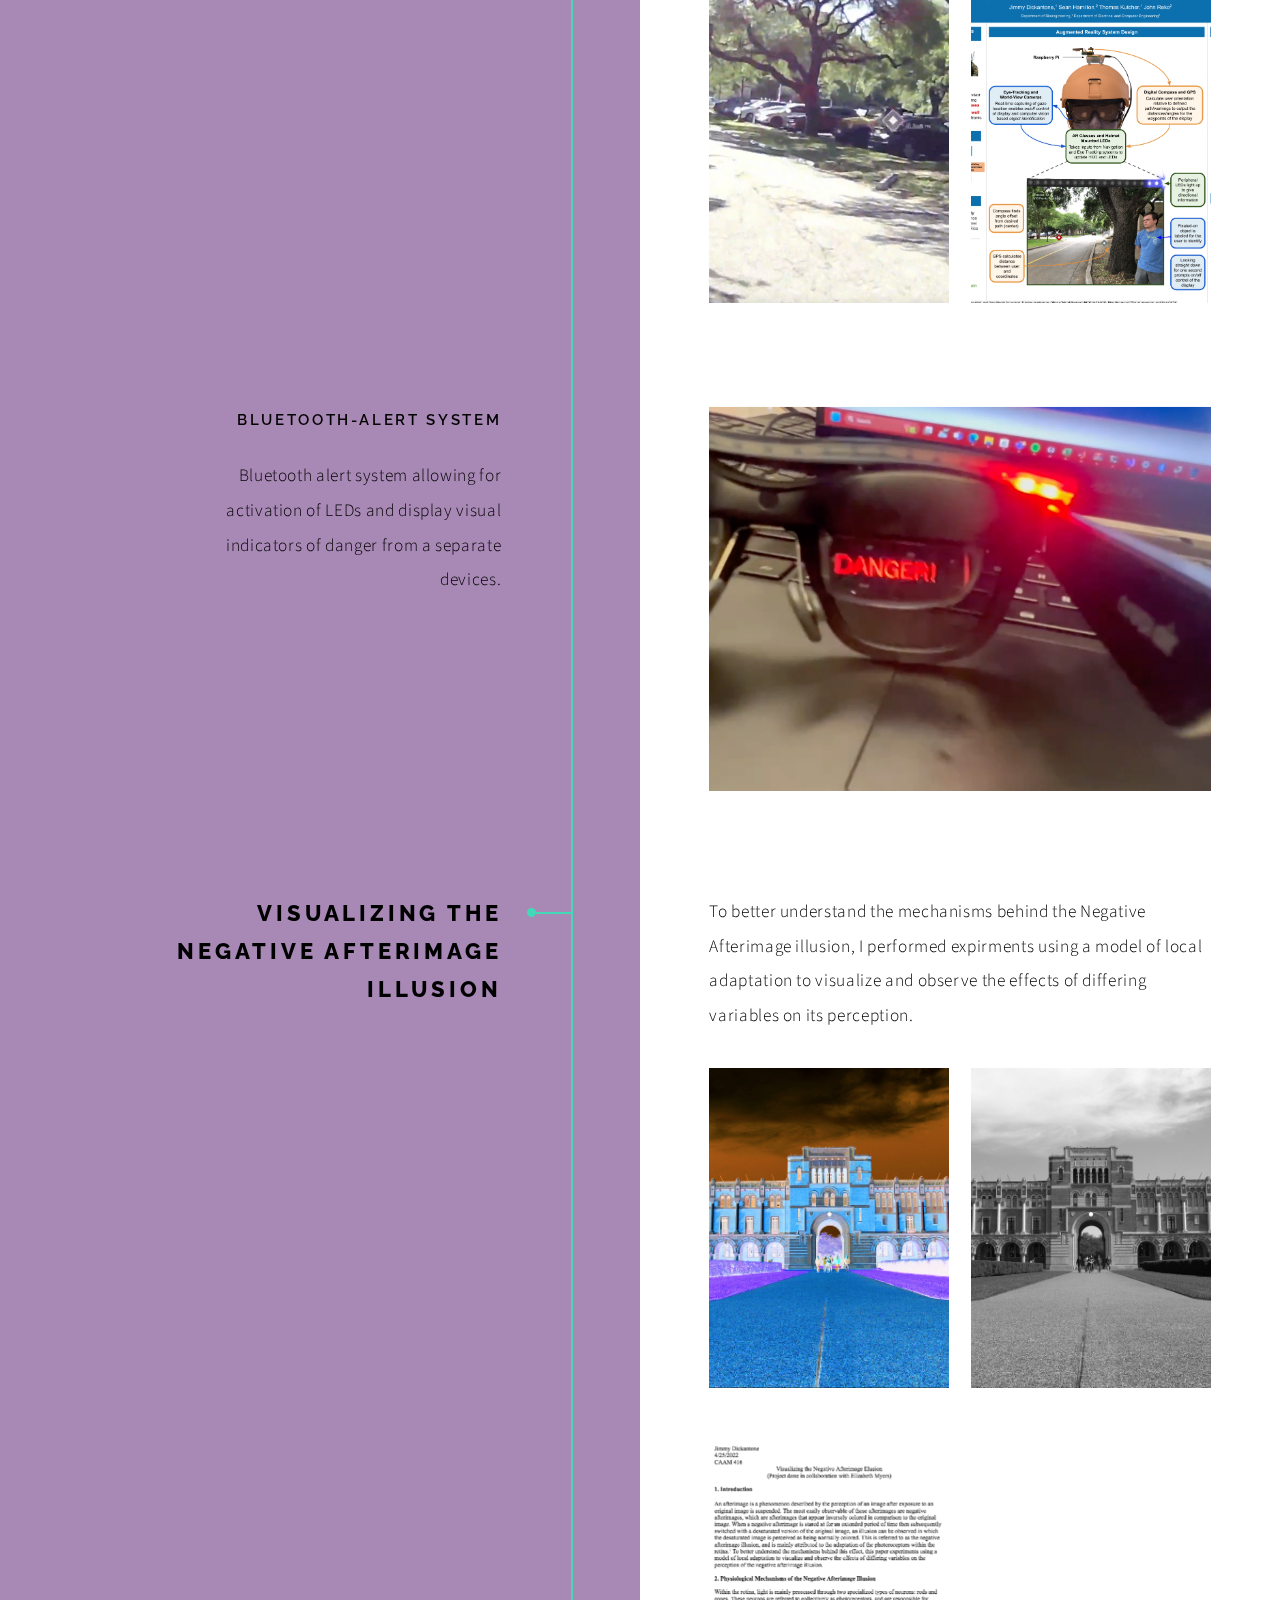
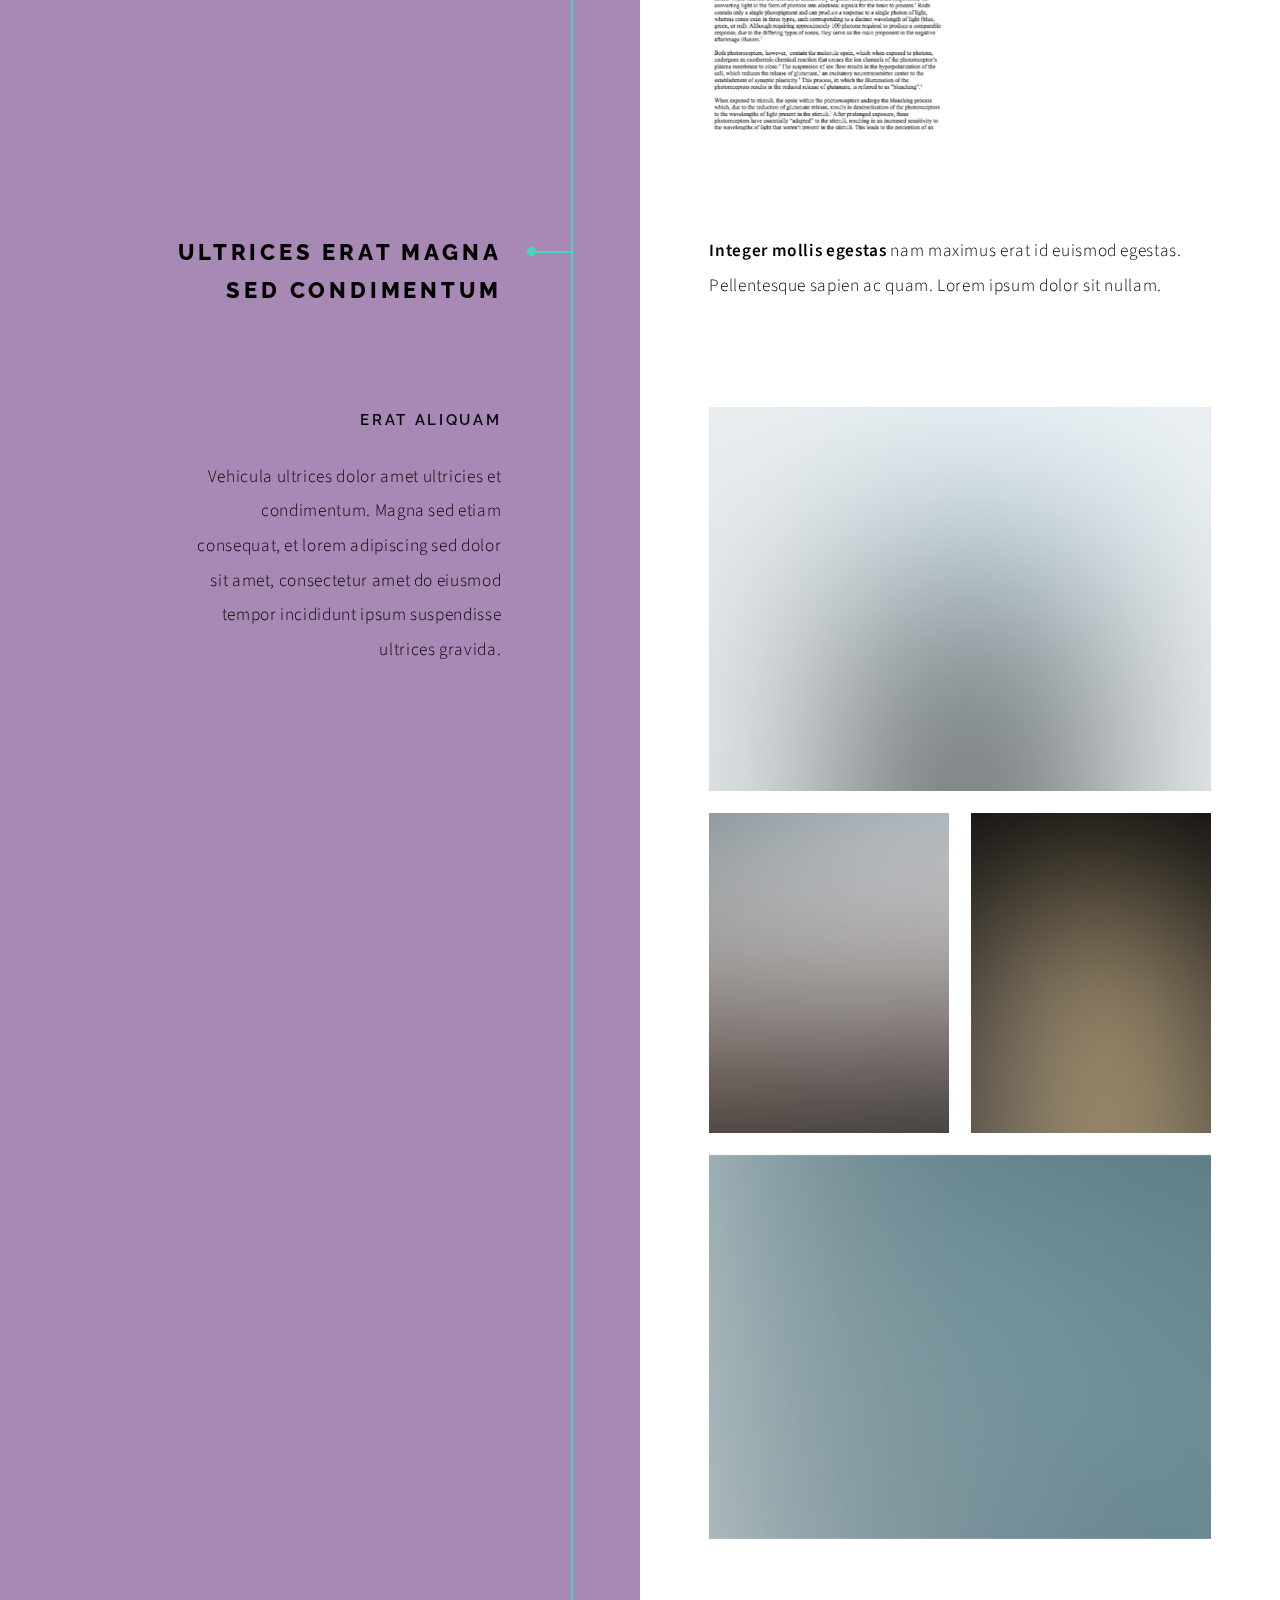
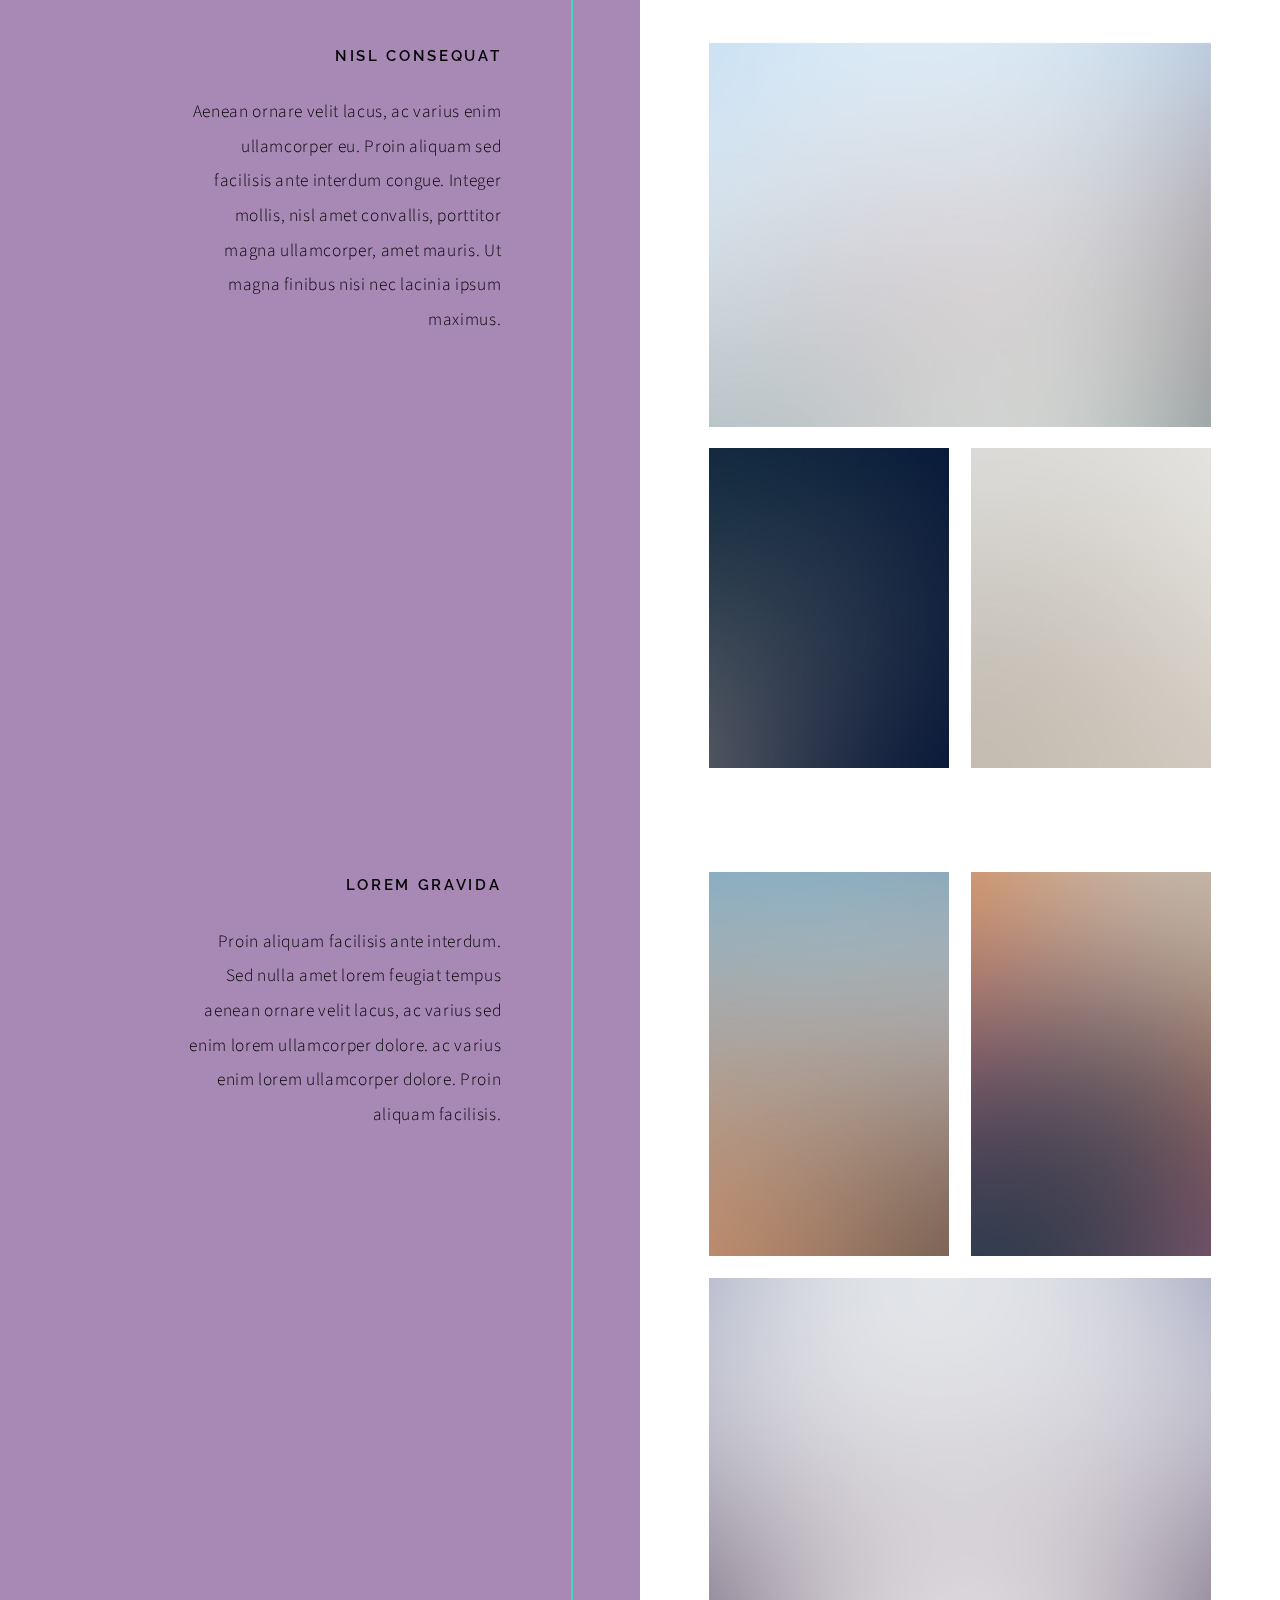
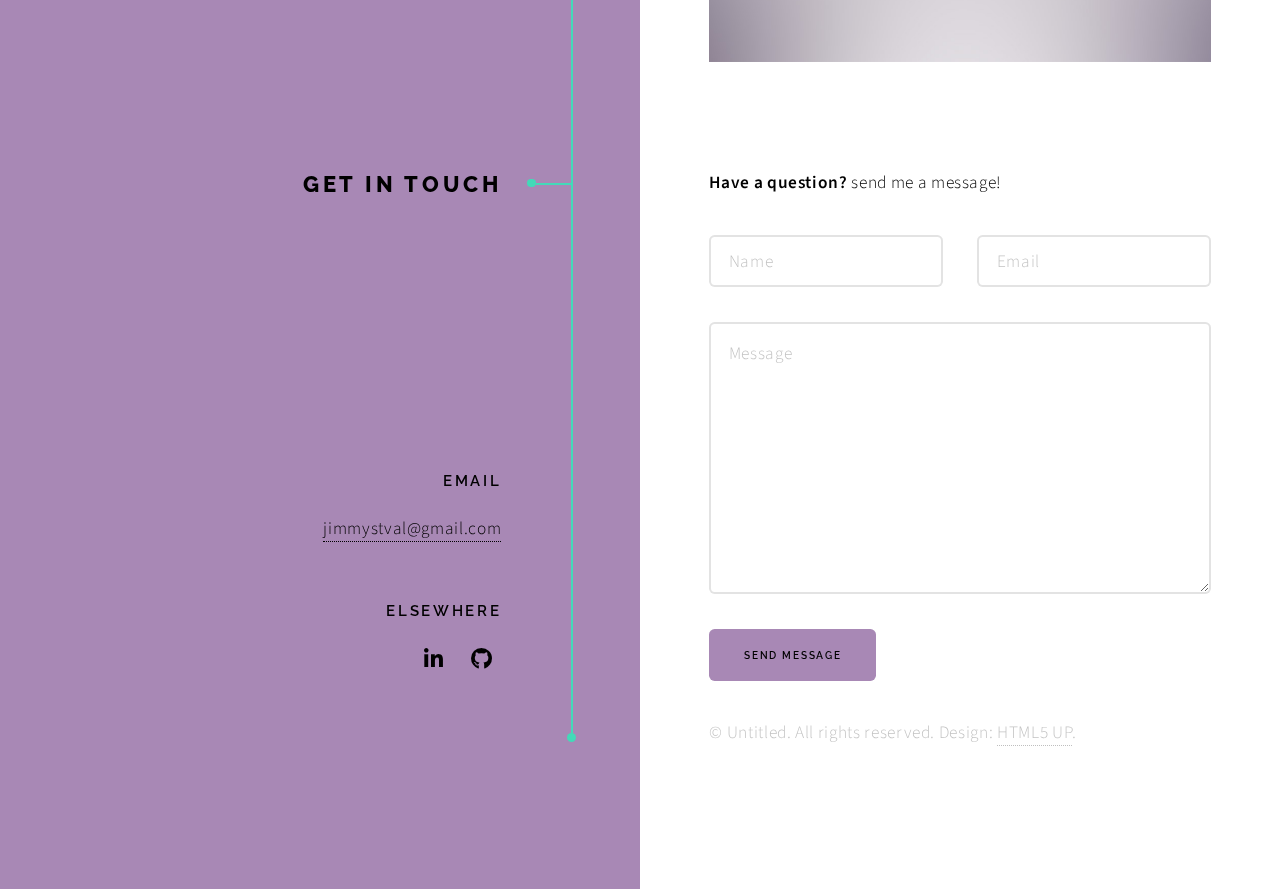
==== commit 4f72f08e: "Update index.html" ====
--- a/index.html
+++ b/index.html
@@ -132,287 +132,6 @@
 						</div>
 					</section>
 
-				<!-- Section -->
-					<section>
-						<header>
-							<h2>Duis sed adpiscing veroeros amet</h2>
-						</header>
-						<div class="content">
-							<p><strong>Proin tempus feugiat</strong> sed varius enim lorem ullamcorper dolore aliquam aenean ornare velit lacus, ac varius enim lorem ullamcorper dolore.</p>
-							<ul class="actions">
-								<li><a href="#" class="button primary large">Get Started</a></li>
-								<li><a href="#" class="button large">Learn More</a></li>
-							</ul>
-						</div>
-					</section>
-
-				<!-- Elements -->
-				<!--
-					<section>
-						<header>
-							<h2>Elements</h2>
-						</header>
-						<div class="content">
-
-							<section>
-								<header>
-									<h3>Text</h3>
-								</header>
-								<div class="content">
-									<p>This is <b>bold</b> and this is <strong>strong</strong>. This is <i>italic</i> and this is <em>emphasized</em>.
-									This is <sup>superscript</sup> text and this is <sub>subscript</sub> text.
-									This is <u>underlined</u> and this is code: <code>for (;;) { ... }</code>. Finally, <a href="#">this is a link</a>.</p>
-									<hr />
-									<h2>Heading Level 2</h2>
-									<h3>Heading Level 3</h3>
-									<h4>Heading Level 4</h4>
-									<h5>Heading Level 5</h5>
-									<hr />
-									<h5>Blockquote</h5>
-									<blockquote>Fringilla nisl. Donec accumsan interdum nisi, quis tincidunt felis sagittis eget tempus euismod. Vestibulum ante ipsum primis in faucibus vestibulum. Blandit adipiscing eu felis iaculis volutpat ac adipiscing accumsan faucibus. Vestibulum ante ipsum primis in faucibus lorem ipsum dolor sit amet nullam adipiscing eu felis.</blockquote>
-									<h5>Preformatted</h5>
-									<pre><code>i = 0;
-
-while (!deck.isInOrder()) {
-  print 'Iteration ' + i;
-  deck.shuffle();
-  i++;
-}
-
-print 'Sorted in ' + i + ' iterations.';</code></pre>
-								</div>
-							</section>
-
-							<section>
-								<header>
-									<h3>Lists</h3>
-								</header>
-								<div class="content">
-
-									<h4>Unordered</h4>
-									<ul>
-										<li>Dolor pulvinar etiam.</li>
-										<li>Sagittis adipiscing.</li>
-										<li>Felis enim feugiat.</li>
-									</ul>
-
-									<h4>Alternate</h4>
-									<ul class="alt">
-										<li>Dolor pulvinar etiam.</li>
-										<li>Sagittis adipiscing.</li>
-										<li>Felis enim feugiat.</li>
-									</ul>
-
-									<h4>Ordered</h4>
-									<ol>
-										<li>Dolor pulvinar etiam.</li>
-										<li>Etiam vel felis viverra.</li>
-										<li>Felis enim feugiat.</li>
-										<li>Dolor pulvinar etiam.</li>
-										<li>Etiam vel felis lorem.</li>
-										<li>Felis enim et feugiat.</li>
-									</ol>
-									<h4>Icons</h4>
-									<ul class="icons">
-										<li><a href="#" class="icon brands fa-twitter"><span class="label">Twitter</span></a></li>
-										<li><a href="#" class="icon brands fa-facebook-f"><span class="label">Facebook</span></a></li>
-										<li><a href="#" class="icon brands fa-instagram"><span class="label">Instagram</span></a></li>
-										<li><a href="#" class="icon brands fa-github"><span class="label">Github</span></a></li>
-									</ul>
-
-									<h4>Actions</h4>
-									<ul class="actions">
-										<li><a href="#" class="button primary">Default</a></li>
-										<li><a href="#" class="button">Default</a></li>
-									</ul>
-									<ul class="actions stacked">
-										<li><a href="#" class="button primary">Default</a></li>
-										<li><a href="#" class="button">Default</a></li>
-									</ul>
-								</div>
-							</section>
-
-							<section>
-								<header>
-									<h3>Table</h3>
-								</header>
-								<div class="content">
-									<h4>Default</h4>
-									<div class="table-wrapper">
-										<table>
-											<thead>
-												<tr>
-													<th>Name</th>
-													<th>Description</th>
-													<th>Price</th>
-												</tr>
-											</thead>
-											<tbody>
-												<tr>
-													<td>Item One</td>
-													<td>Ante turpis integer aliquet porttitor.</td>
-													<td>29.99</td>
-												</tr>
-												<tr>
-													<td>Item Two</td>
-													<td>Vis ac commodo adipiscing arcu aliquet.</td>
-													<td>19.99</td>
-												</tr>
-												<tr>
-													<td>Item Three</td>
-													<td> Morbi faucibus arcu accumsan lorem.</td>
-													<td>29.99</td>
-												</tr>
-												<tr>
-													<td>Item Four</td>
-													<td>Vitae integer tempus condimentum.</td>
-													<td>19.99</td>
-												</tr>
-												<tr>
-													<td>Item Five</td>
-													<td>Ante turpis integer aliquet porttitor.</td>
-													<td>29.99</td>
-												</tr>
-											</tbody>
-											<tfoot>
-												<tr>
-													<td colspan="2"></td>
-													<td>100.00</td>
-												</tr>
-											</tfoot>
-										</table>
-									</div>
-
-									<h4>Alternate</h4>
-									<div class="table-wrapper">
-										<table class="alt">
-											<thead>
-												<tr>
-													<th>Name</th>
-													<th>Description</th>
-													<th>Price</th>
-												</tr>
-											</thead>
-											<tbody>
-												<tr>
-													<td>Item One</td>
-													<td>Ante turpis integer aliquet porttitor.</td>
-													<td>29.99</td>
-												</tr>
-												<tr>
-													<td>Item Two</td>
-													<td>Vis ac commodo adipiscing arcu aliquet.</td>
-													<td>19.99</td>
-												</tr>
-												<tr>
-													<td>Item Three</td>
-													<td> Morbi faucibus arcu accumsan lorem.</td>
-													<td>29.99</td>
-												</tr>
-												<tr>
-													<td>Item Four</td>
-													<td>Vitae integer tempus condimentum.</td>
-													<td>19.99</td>
-												</tr>
-												<tr>
-													<td>Item Five</td>
-													<td>Ante turpis integer aliquet porttitor.</td>
-													<td>29.99</td>
-												</tr>
-											</tbody>
-											<tfoot>
-												<tr>
-													<td colspan="2"></td>
-													<td>100.00</td>
-												</tr>
-											</tfoot>
-										</table>
-									</div>
-								</div>
-							</section>
-
-							<section>
-								<header>
-									<h3>Buttons</h3>
-								</header>
-								<div class="content">
-									<ul class="actions">
-										<li><a href="#" class="button primary">Primary</a></li>
-										<li><a href="#" class="button">Default</a></li>
-									</ul>
-									<ul class="actions">
-										<li><a href="#" class="button large">Large</a></li>
-										<li><a href="#" class="button">Default</a></li>
-										<li><a href="#" class="button small">Small</a></li>
-									</ul>
-									<ul class="actions">
-										<li><a href="#" class="button primary icon solid fa-download">Icon</a></li>
-										<li><a href="#" class="button icon solid fa-download">Icon</a></li>
-									</ul>
-									<ul class="actions">
-										<li><span class="button primary disabled">Disabled</span></li>
-										<li><span class="button disabled">Disabled</span></li>
-									</ul>
-								</div>
-							</section>
-
-							<section>
-								<header>
-									<h3>Form</h3>
-								</header>
-								<div class="content">
-									<form method="post" action="#">
-										<div class="fields">
-											<div class="field half">
-												<label for="demo-name">Name</label>
-												<input type="text" name="demo-name" id="demo-name" value="" placeholder="Jane Doe" />
-											</div>
-											<div class="field half">
-												<label for="demo-email">Email</label>
-												<input type="email" name="demo-email" id="demo-email" value="" placeholder="jane@untitled.tld" />
-											</div>
-											<div class="field">
-												<label for="demo-category">Category</label>
-												<select name="demo-category" id="demo-category">
-													<option value="">-</option>
-													<option value="1">Manufacturing</option>
-													<option value="1">Shipping</option>
-													<option value="1">Administration</option>
-													<option value="1">Human Resources</option>
-												</select>
-											</div>
-											<div class="field half">
-												<input type="radio" id="demo-priority-low" name="demo-priority" checked>
-												<label for="demo-priority-low">Low</label>
-											</div>
-											<div class="field half">
-												<input type="radio" id="demo-priority-high" name="demo-priority">
-												<label for="demo-priority-high">High</label>
-											</div>
-											<div class="field half">
-												<input type="checkbox" id="demo-copy" name="demo-copy">
-												<label for="demo-copy">Email me a copy</label>
-											</div>
-											<div class="field half">
-												<input type="checkbox" id="demo-human" name="demo-human" checked>
-												<label for="demo-human">Not a robot</label>
-											</div>
-											<div class="field">
-												<label for="demo-message">Message</label>
-												<textarea name="demo-message" id="demo-message" placeholder="Enter your message" rows="6"></textarea>
-											</div>
-										</div>
-										<ul class="actions">
-											<li><input type="submit" value="Send Message" class="primary" /></li>
-											<li><input type="reset" value="Reset" /></li>
-										</ul>
-									</form>
-								</div>
-							</section>
-
-						</div>
-					</section>
-				-->
 
 				<!-- Section -->
 					<section>
@@ -442,7 +161,7 @@
 							<ul class="items">
 								<li>
 									<h3>Email</h3>
-									<a href="#">jimmystval@gmail.com</a>
+									<a href="jimmystval@gmail.com">jimmystval@gmail.com</a>
 								</li>
 								<li>
 									<h3>Elsewhere</h3>
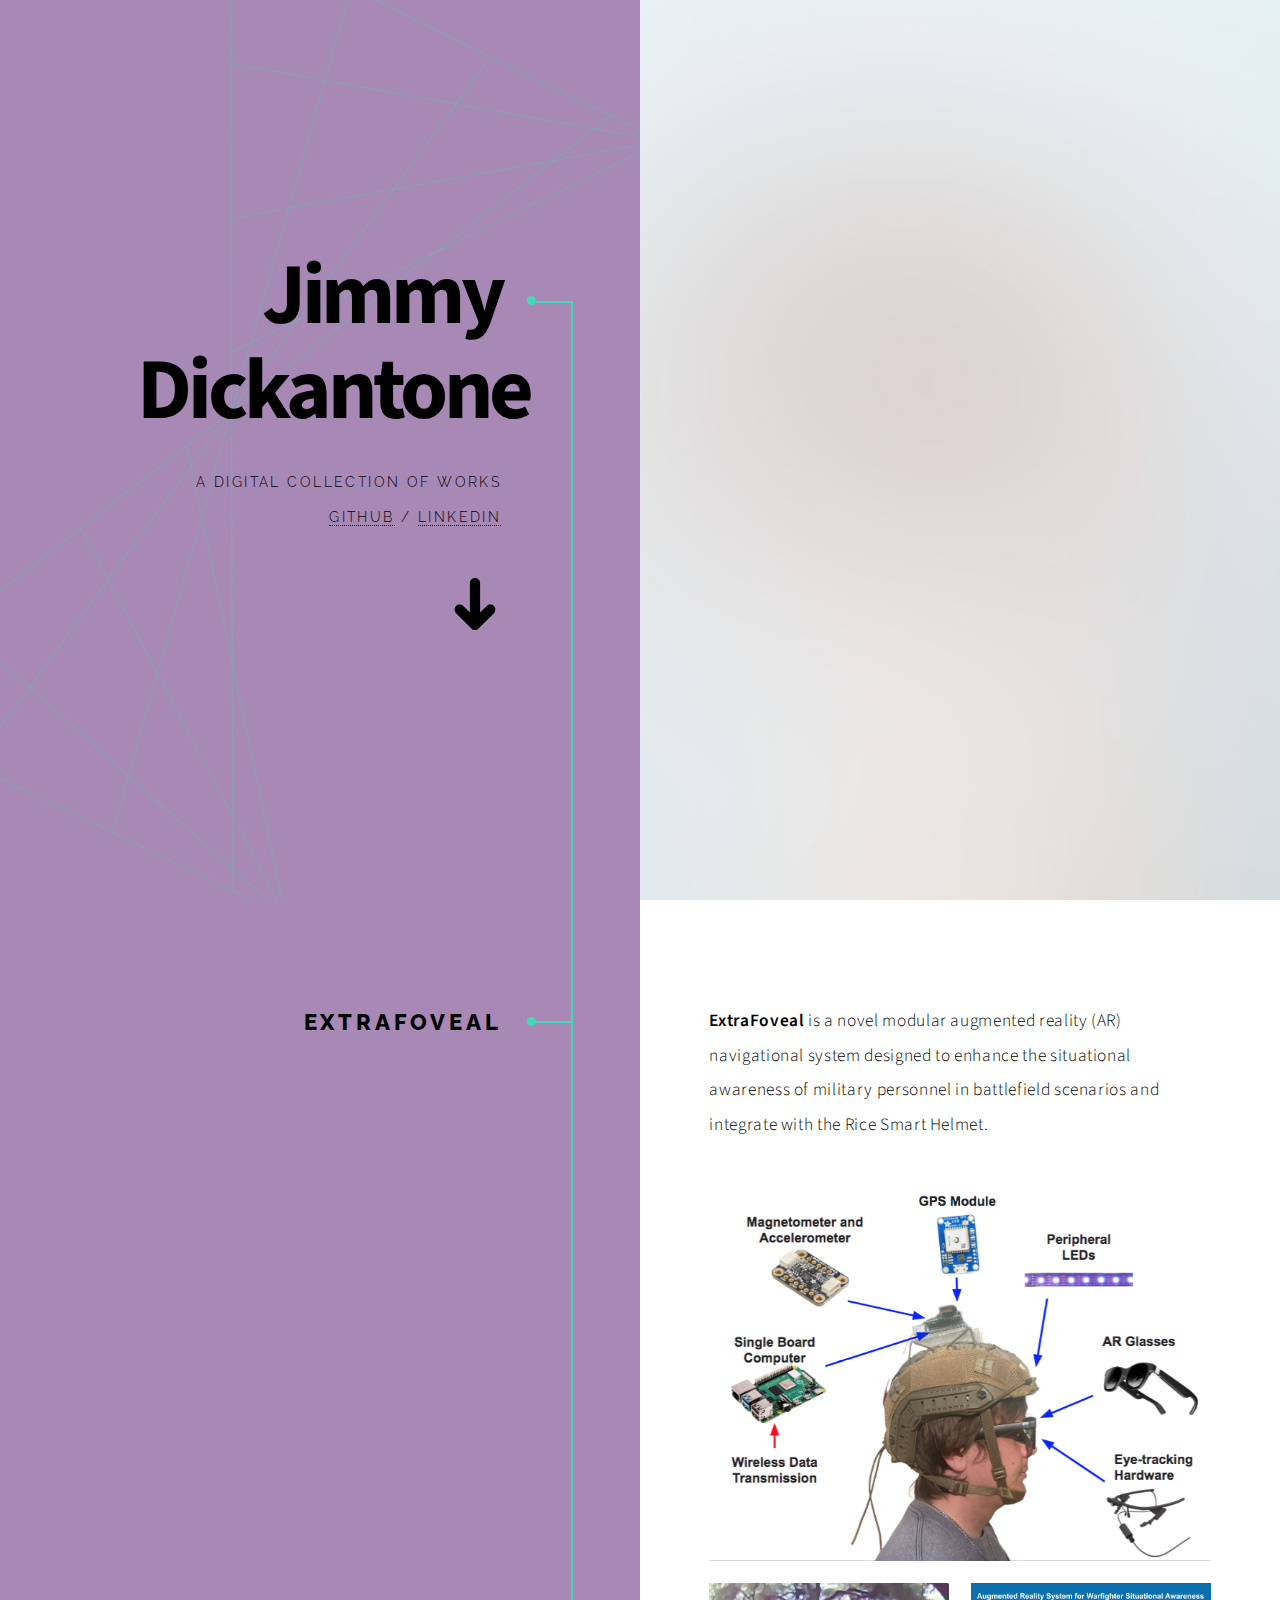
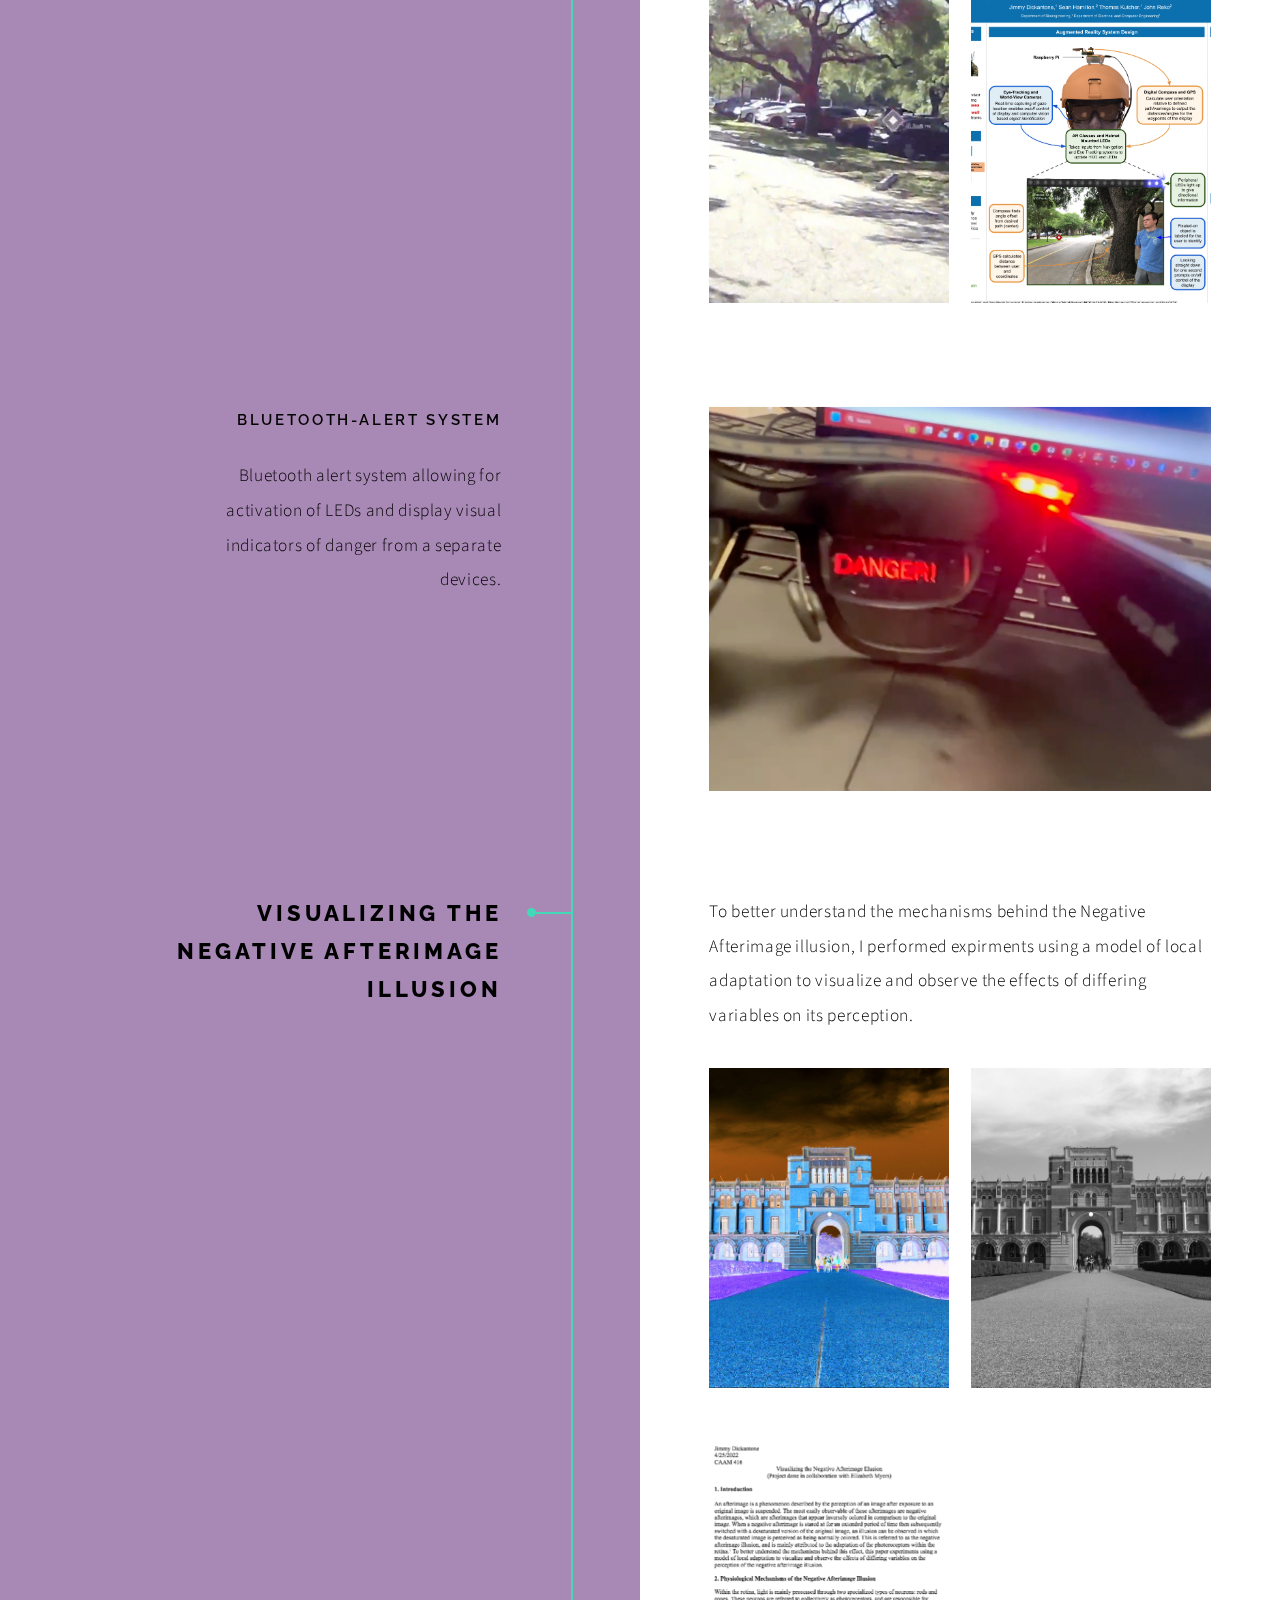
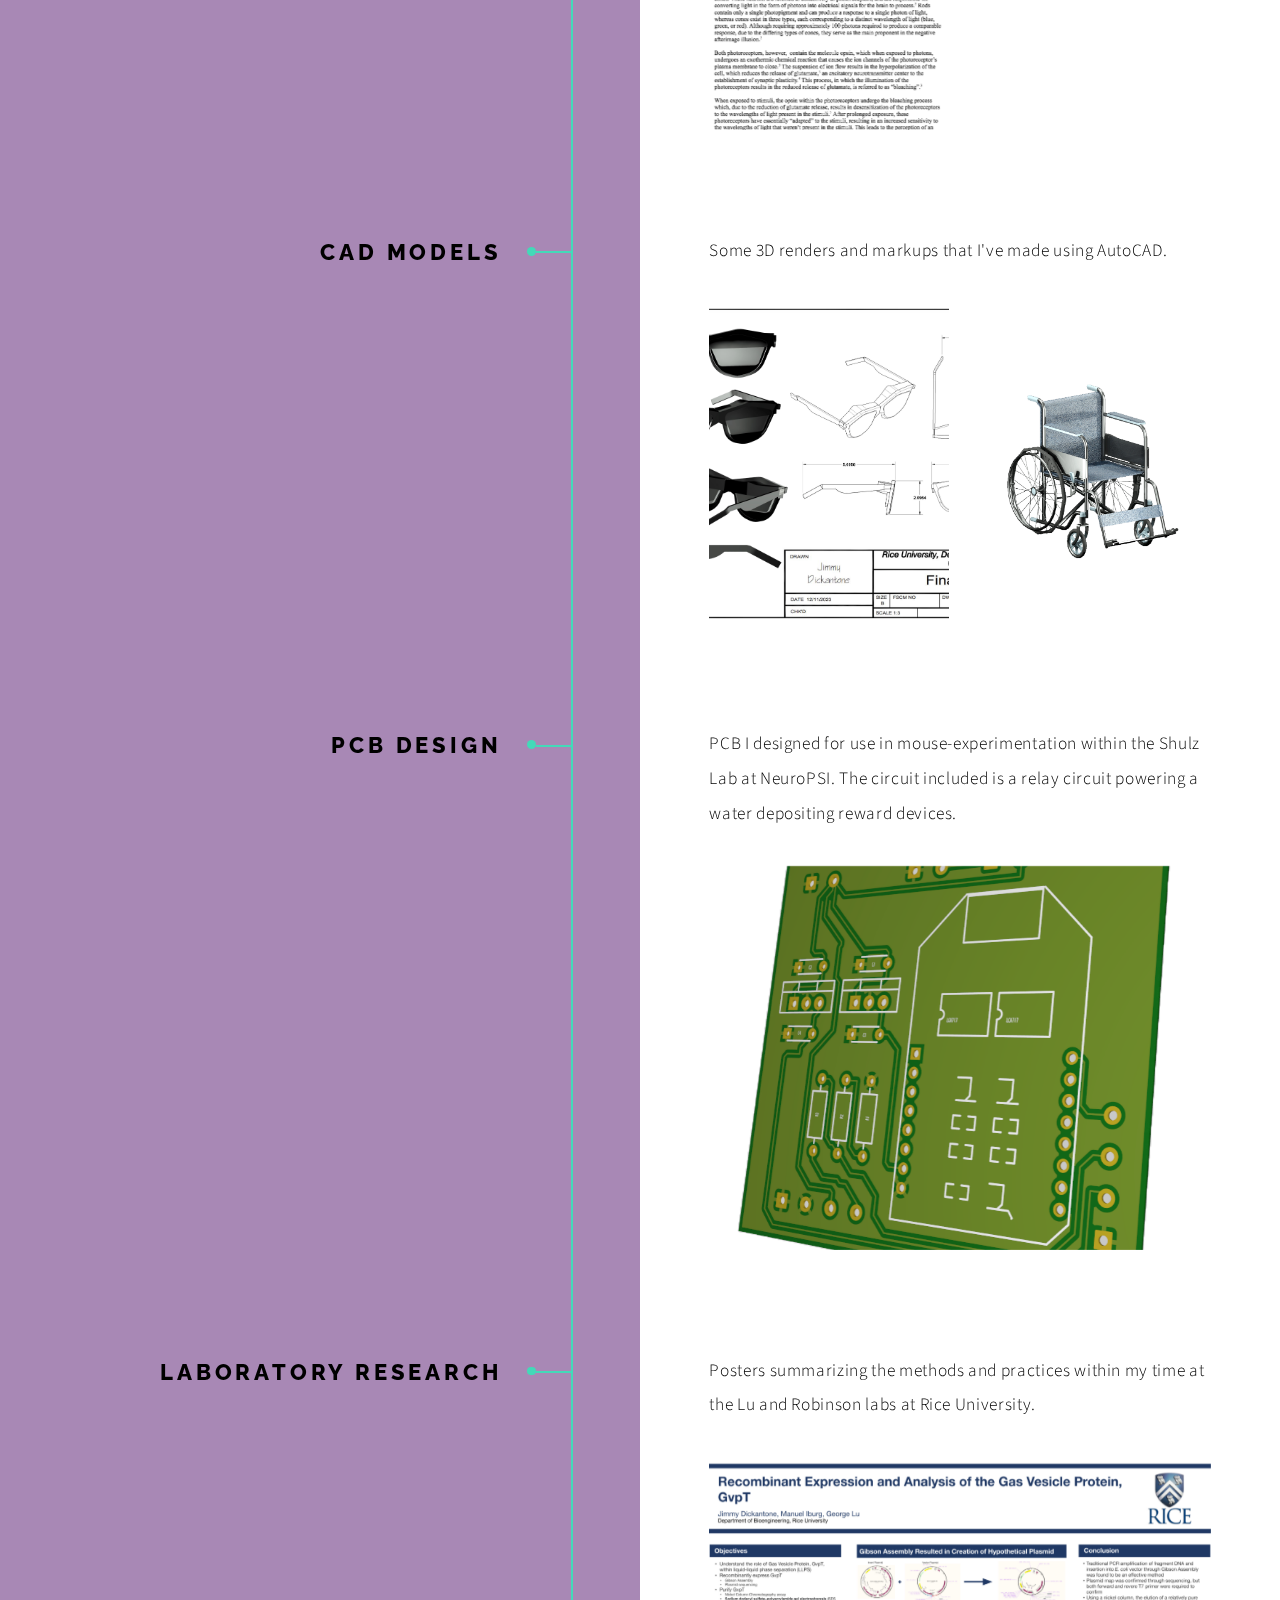
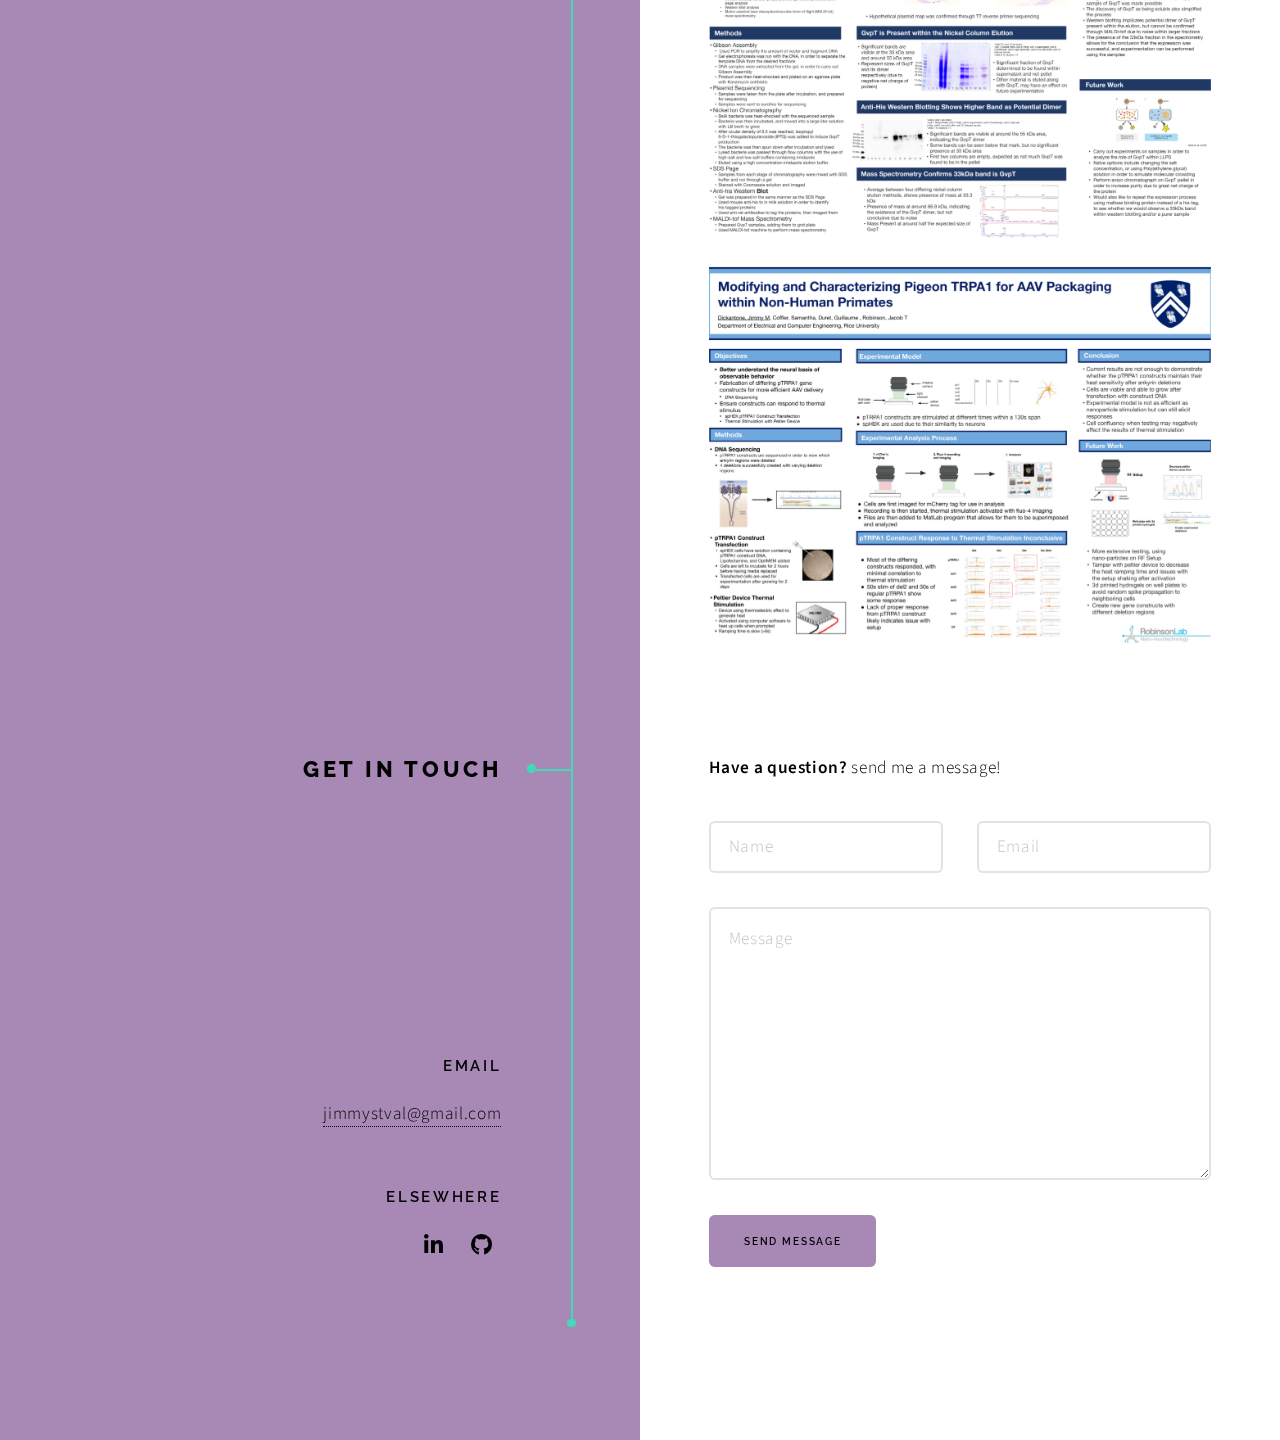
==== commit 066c1eab: "Update index.html" ====
--- a/index.html
+++ b/index.html
@@ -78,57 +78,40 @@
 				<!-- Section -->
 					<section>
 						<header>
-							<h2>Ultrices erat magna sed condimentum</h2>
+							<h2>CAD Models</h2>
 						</header>
 						<div class="content">
-							<p><strong>Integer mollis egestas</strong> nam maximus erat id euismod egestas. Pellentesque sapien ac quam. Lorem ipsum dolor sit nullam.</p>
+							<p> Some 3D renders and markups that I've made using AutoCAD.</p>
+							<div class="gallery">
+								<a href="images/gallery/fulls/447poster.png"><img src="images/gallery/fulls/447poster.png" alt="" /></a>
+								<a href="images/gallery/fulls/annotated-hw6image.png"><img src="images/gallery/fulls/annotated-hw6image.png" alt="" /></a>
+							</div>
+						</div>
+					</section>
+				<!-- Section -->
+					<section>
+						<header>
+							<h2>PCB Design</h2>
+						</header>
+						<div class="content">
+							<p> PCB I designed for use in mouse-experimentation within the Shulz Lab at NeuroPSI. The circuit included is a relay circuit powering a water depositing reward devices. </p>
+							<div class="gallery">
+							<a href="images/gallery/fulls/pcbback.png" class="landscape"><img src="images/gallery/fulls/pcbback.png" alt="" /></a>
+							</div>
+						</div>
+					</section>
 
-							<!-- Section -->
-								<section>
-									<header>
-										<h3>Erat aliquam</h3>
-										<p>Vehicula ultrices dolor amet ultricies et condimentum. Magna sed etiam consequat, et lorem adipiscing sed dolor sit amet, consectetur amet do eiusmod tempor incididunt  ipsum suspendisse ultrices gravida.</p>
-									</header>
-									<div class="content">
-										<div class="gallery">
-											<a href="images/gallery/fulls/01.jpg" class="landscape"><img src="images/gallery/thumbs/01.jpg" alt="" /></a>
-											<a href="images/gallery/fulls/02.jpg"><img src="images/gallery/thumbs/02.jpg" alt="" /></a>
-											<a href="images/gallery/fulls/03.jpg"><img src="images/gallery/thumbs/03.jpg" alt="" /></a>
-											<a href="images/gallery/fulls/04.jpg" class="landscape"><img src="images/gallery/thumbs/04.jpg" alt="" /></a>
-										</div>
-									</div>
-								</section>
-
-							<!-- Section -->
-								<section>
-									<header>
-										<h3>Nisl consequat</h3>
-										<p>Aenean ornare velit lacus, ac varius enim ullamcorper eu. Proin aliquam sed facilisis ante interdum congue. Integer mollis, nisl amet convallis, porttitor magna ullamcorper, amet mauris. Ut magna finibus nisi nec lacinia ipsum maximus.</p>
-									</header>
-									<div class="content">
-										<div class="gallery">
-											<a href="images/gallery/fulls/05.jpg" class="landscape"><img src="images/gallery/thumbs/05.jpg" alt="" /></a>
-											<a href="images/gallery/fulls/06.jpg"><img src="images/gallery/thumbs/06.jpg" alt="" /></a>
-											<a href="images/gallery/fulls/07.jpg"><img src="images/gallery/thumbs/07.jpg" alt="" /></a>
-										</div>
-									</div>
-								</section>
-
-							<!-- Section -->
-								<section>
-									<header>
-										<h3>Lorem gravida</h3>
-										<p>Proin aliquam facilisis ante interdum. Sed nulla amet lorem feugiat tempus aenean ornare velit lacus, ac varius sed enim lorem ullamcorper dolore.  ac varius enim lorem ullamcorper dolore. Proin aliquam facilisis.</p>
-									</header>
-									<div class="content">
-										<div class="gallery">
-											<a href="images/gallery/fulls/08.jpg" class="portrait"><img src="images/gallery/thumbs/08.jpg" alt="" /></a>
-											<a href="images/gallery/fulls/09.jpg" class="portrait"><img src="images/gallery/thumbs/09.jpg" alt="" /></a>
-											<a href="images/gallery/fulls/10.jpg" class="landscape"><img src="images/gallery/thumbs/10.jpg" alt="" /></a>
-										</div>
-									</div>
-								</section>
-
+				<!-- Section -->
+					<section>
+						<header>
+							<h2>Laboratory Research</h2>
+						</header>
+						<div class="content">
+							<p> Posters summarizing the methods and practices within my time at the Lu and Robinson labs at Rice University. </p>
+							<div class="gallery">
+							<a href="images/gallery/fulls/POSTER PRESENTATION.pptm.png" class="landscape"><img src="images/gallery/fulls/POSTER PRESENTATION.pptm.png" alt="" /></a>
+							<a href="images/gallery/fulls/POSTER PRESENTATION ROBINSON.pptm.png" class="landscape"><img src="images/gallery/fulls/POSTER PRESENTATION ROBINSON.pptm.png" alt="" /></a>
+							</div>
 						</div>
 					</section>
 
@@ -174,8 +157,6 @@
 						</footer>
 					</section>
 
-				<!-- Copyright -->
-					<div class="copyright">&copy; Untitled. All rights reserved. Design: <a href="https://html5up.net">HTML5 UP</a>.</div>
 
 			</div>
 
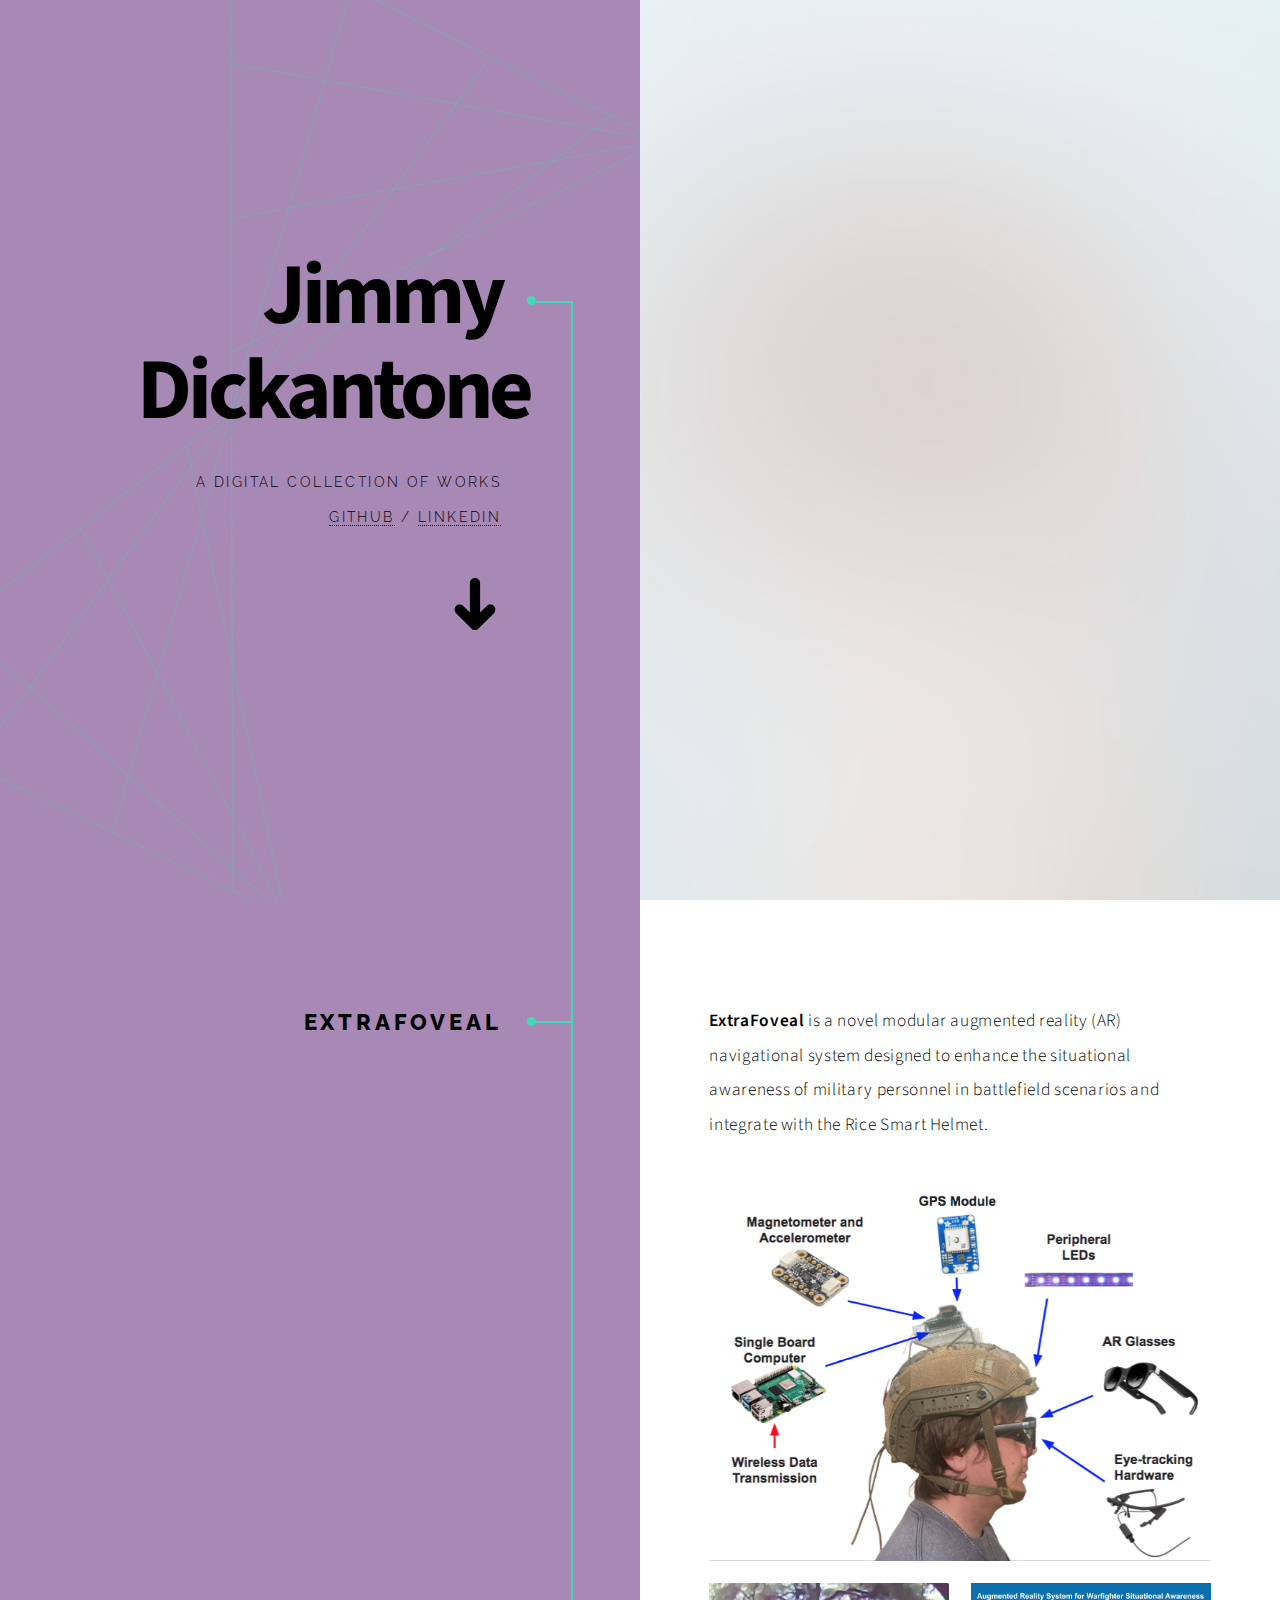
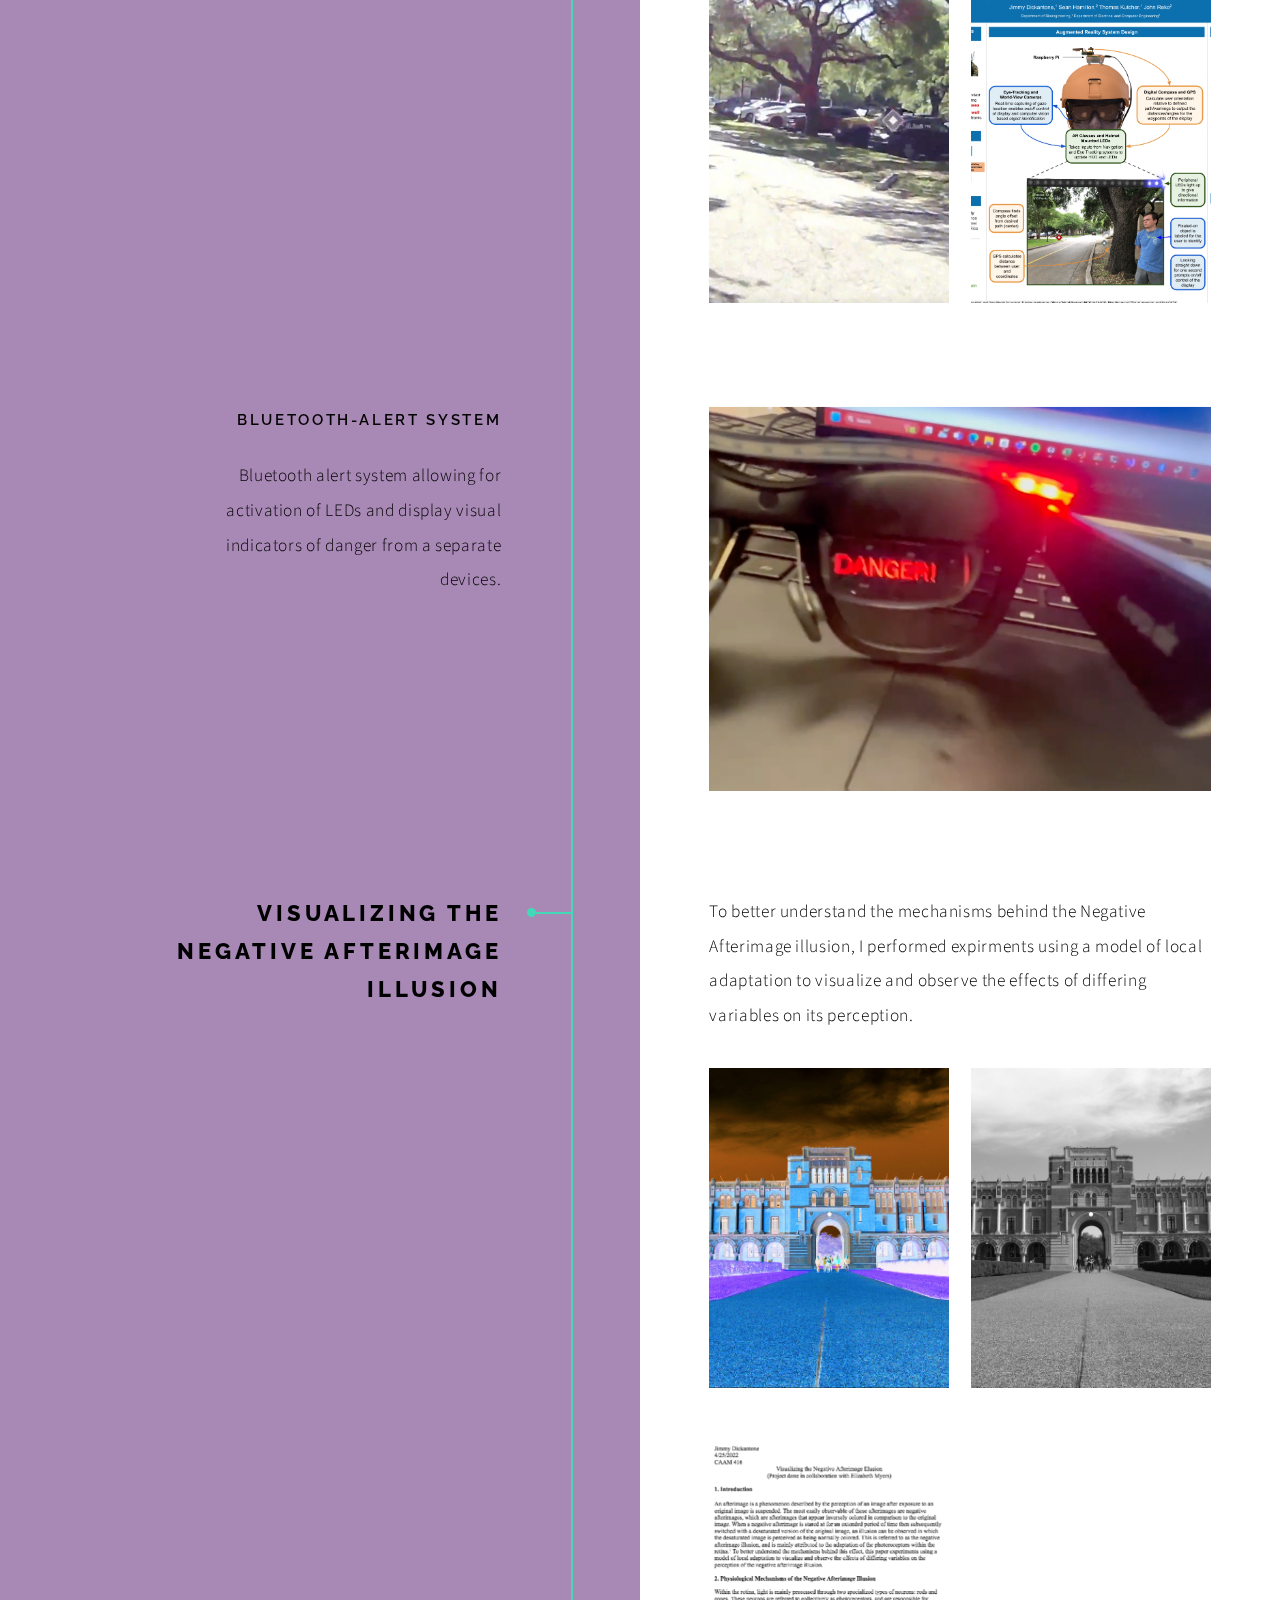
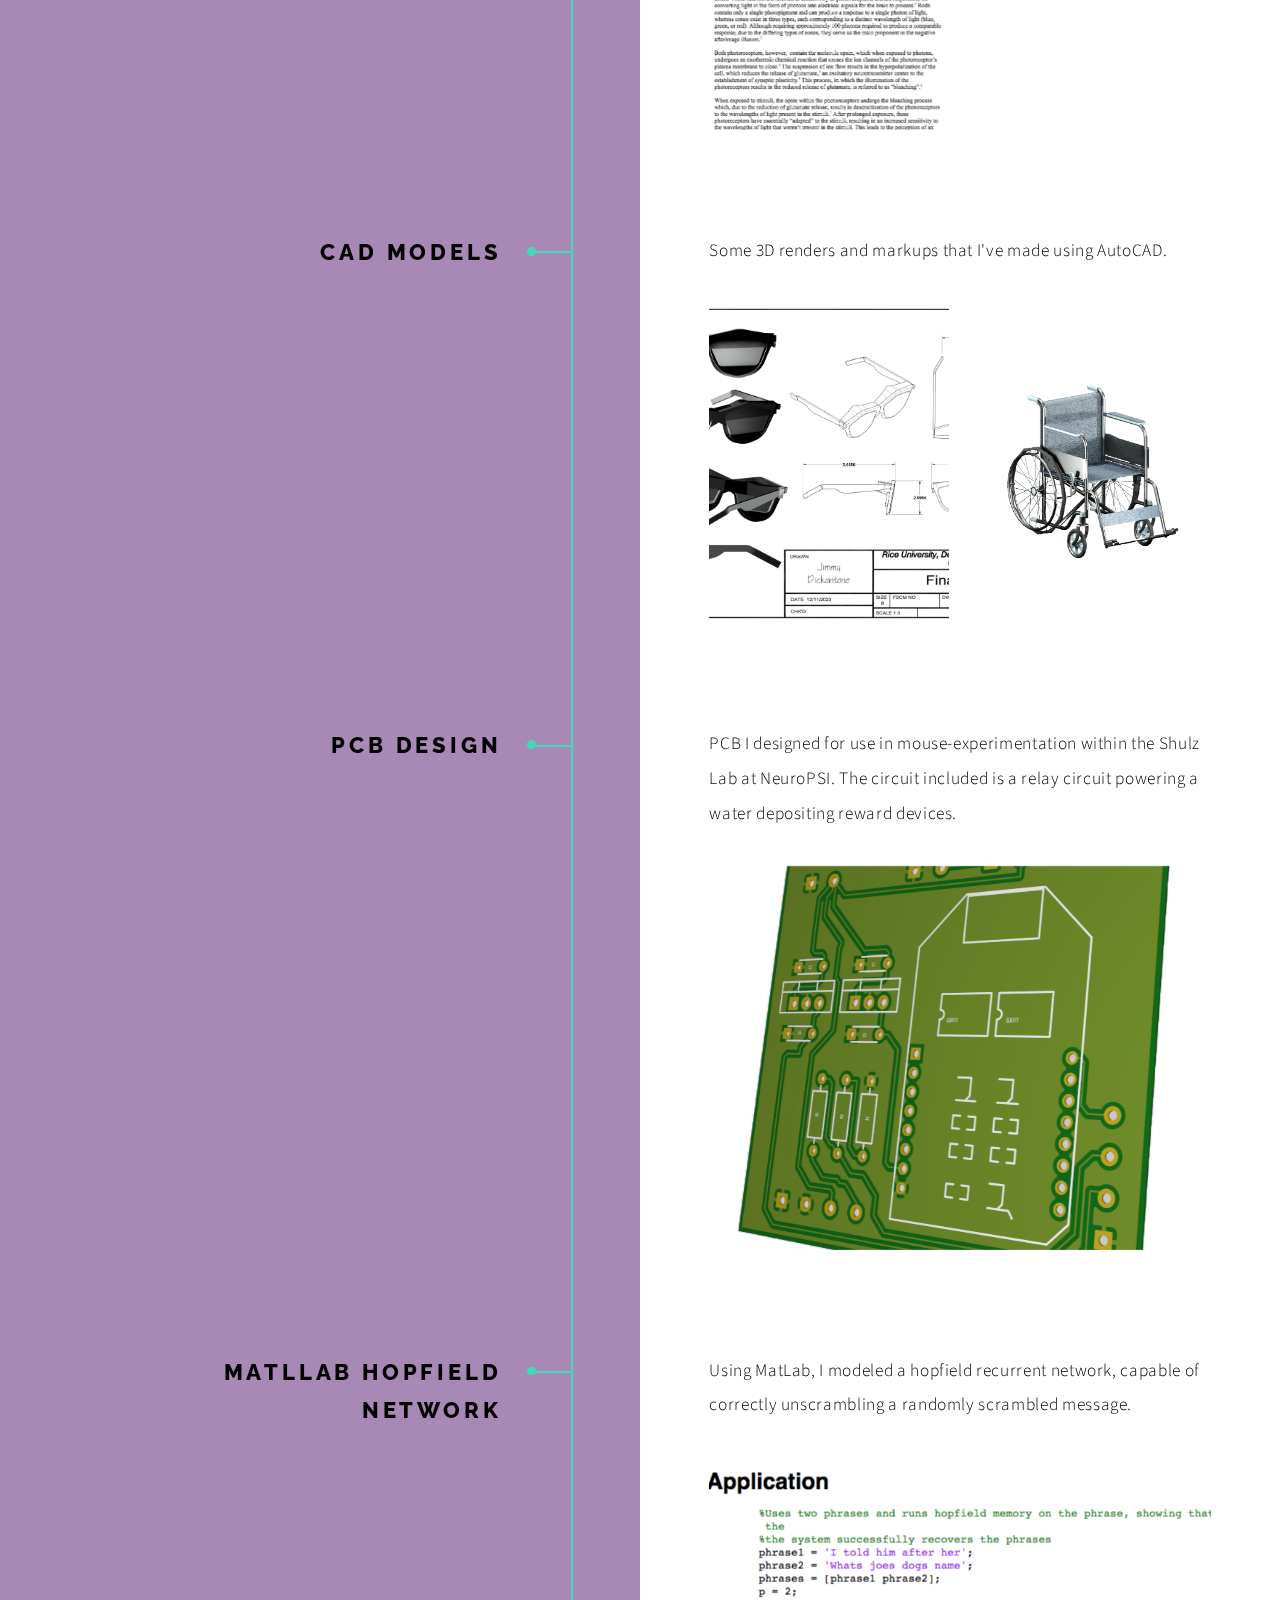
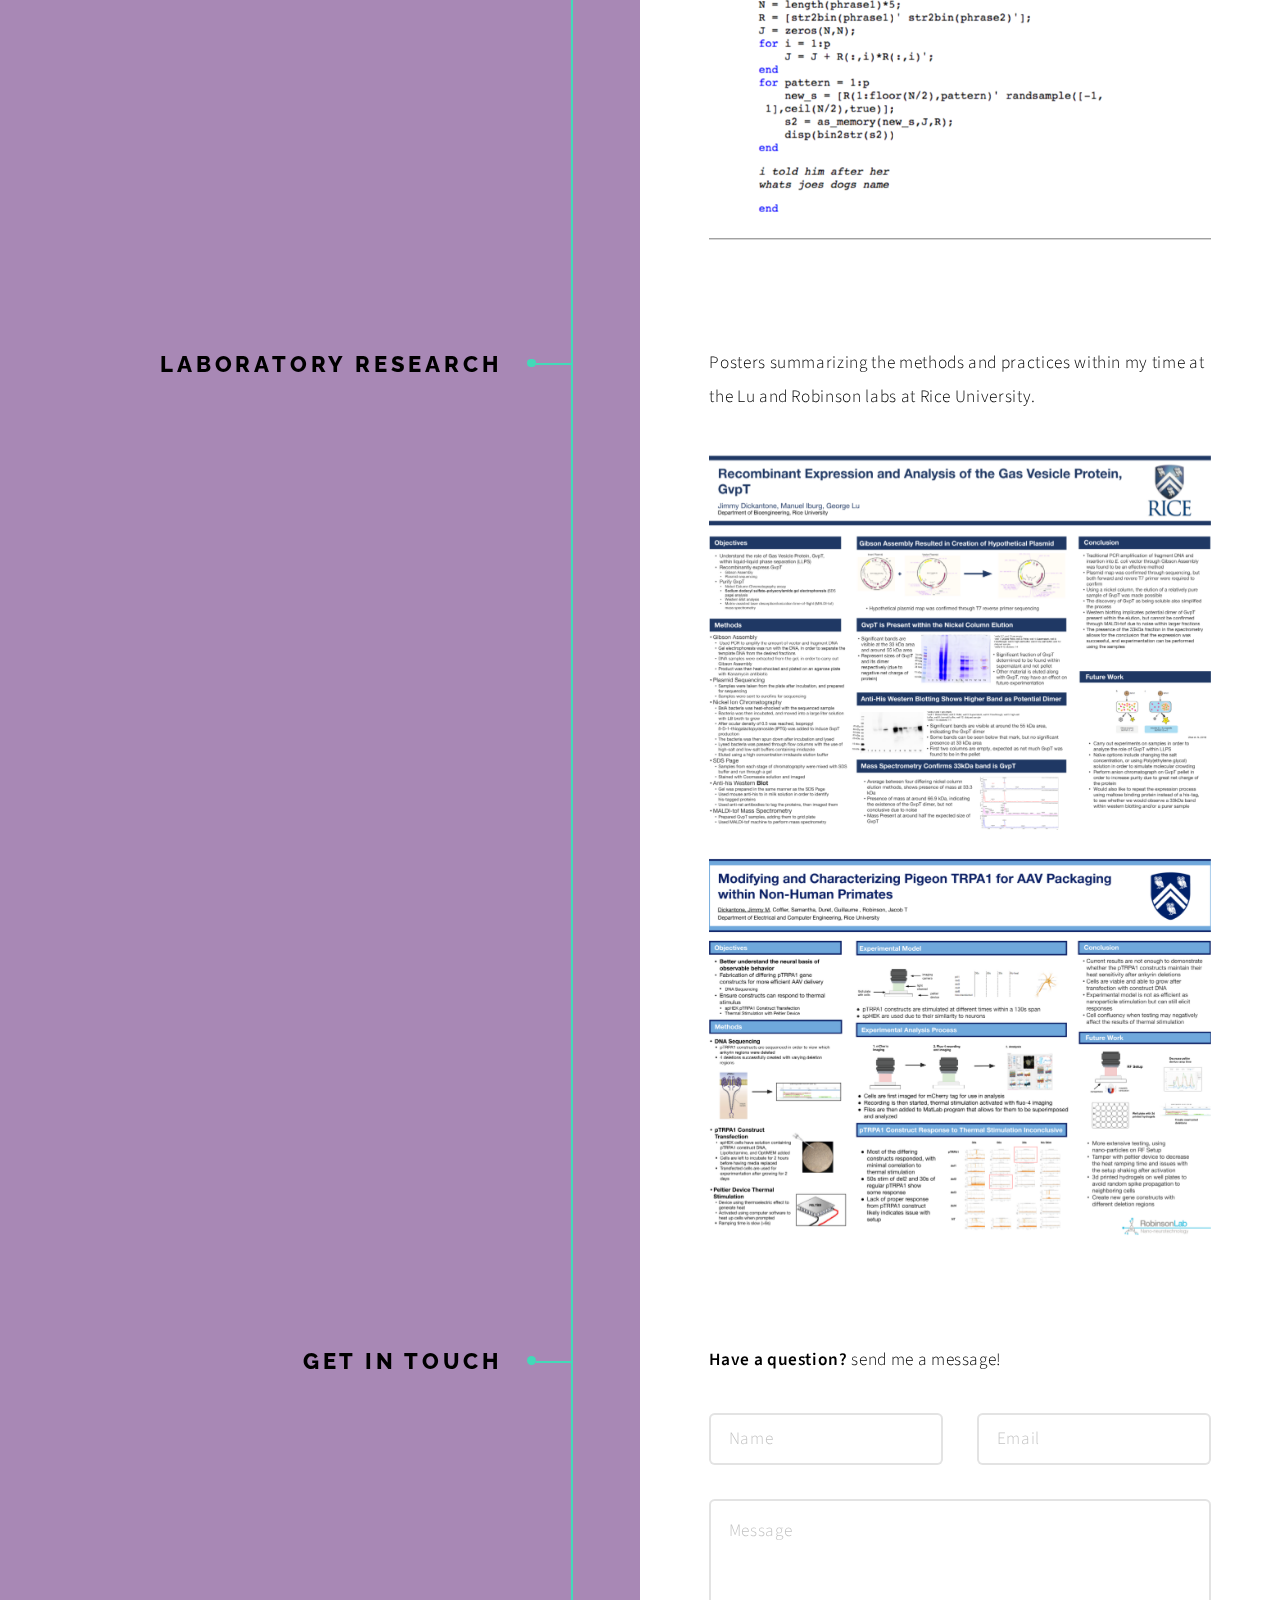
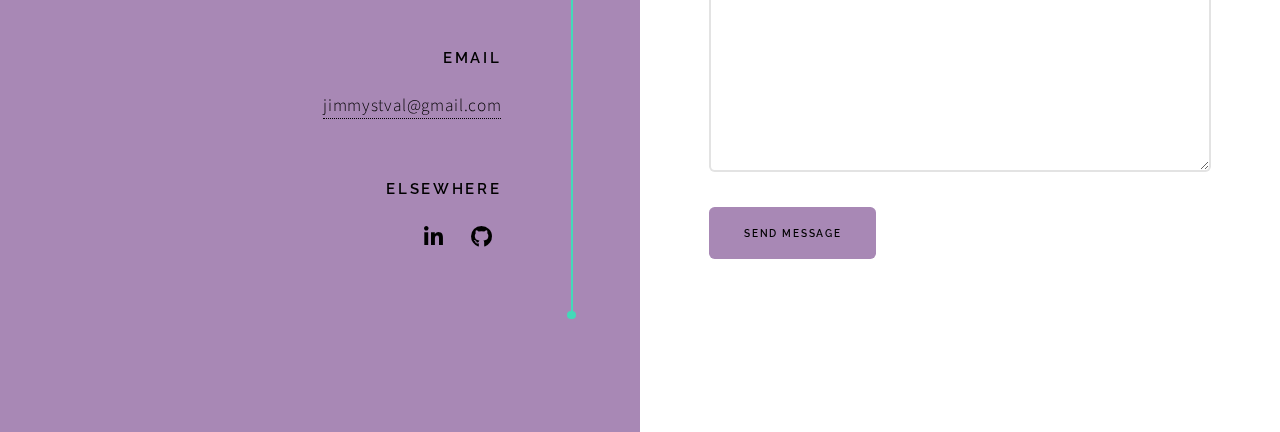
==== commit 2837092f: "Update index.html" ====
--- a/index.html
+++ b/index.html
@@ -100,6 +100,19 @@
 							</div>
 						</div>
 					</section>
+				
+				<!-- Section -->
+					<section>
+						<header>
+							<h2>MatlLab Hopfield Network</h2>
+						</header>
+						<div class="content">
+							<p> Using MatLab, I modeled a hopfield recurrent network, capable of correctly unscrambling a randomly scrambled message. </p>
+							<div class="gallery">
+							<a href="hopfieldnetwork.html" class="landscape"><img src="images/gallery/fulls/Screen Shot 2024-12-19 at 16.42.27.png" alt="" /></a>
+							</div>
+						</div>
+					</section>
 
 				<!-- Section -->
 					<section>
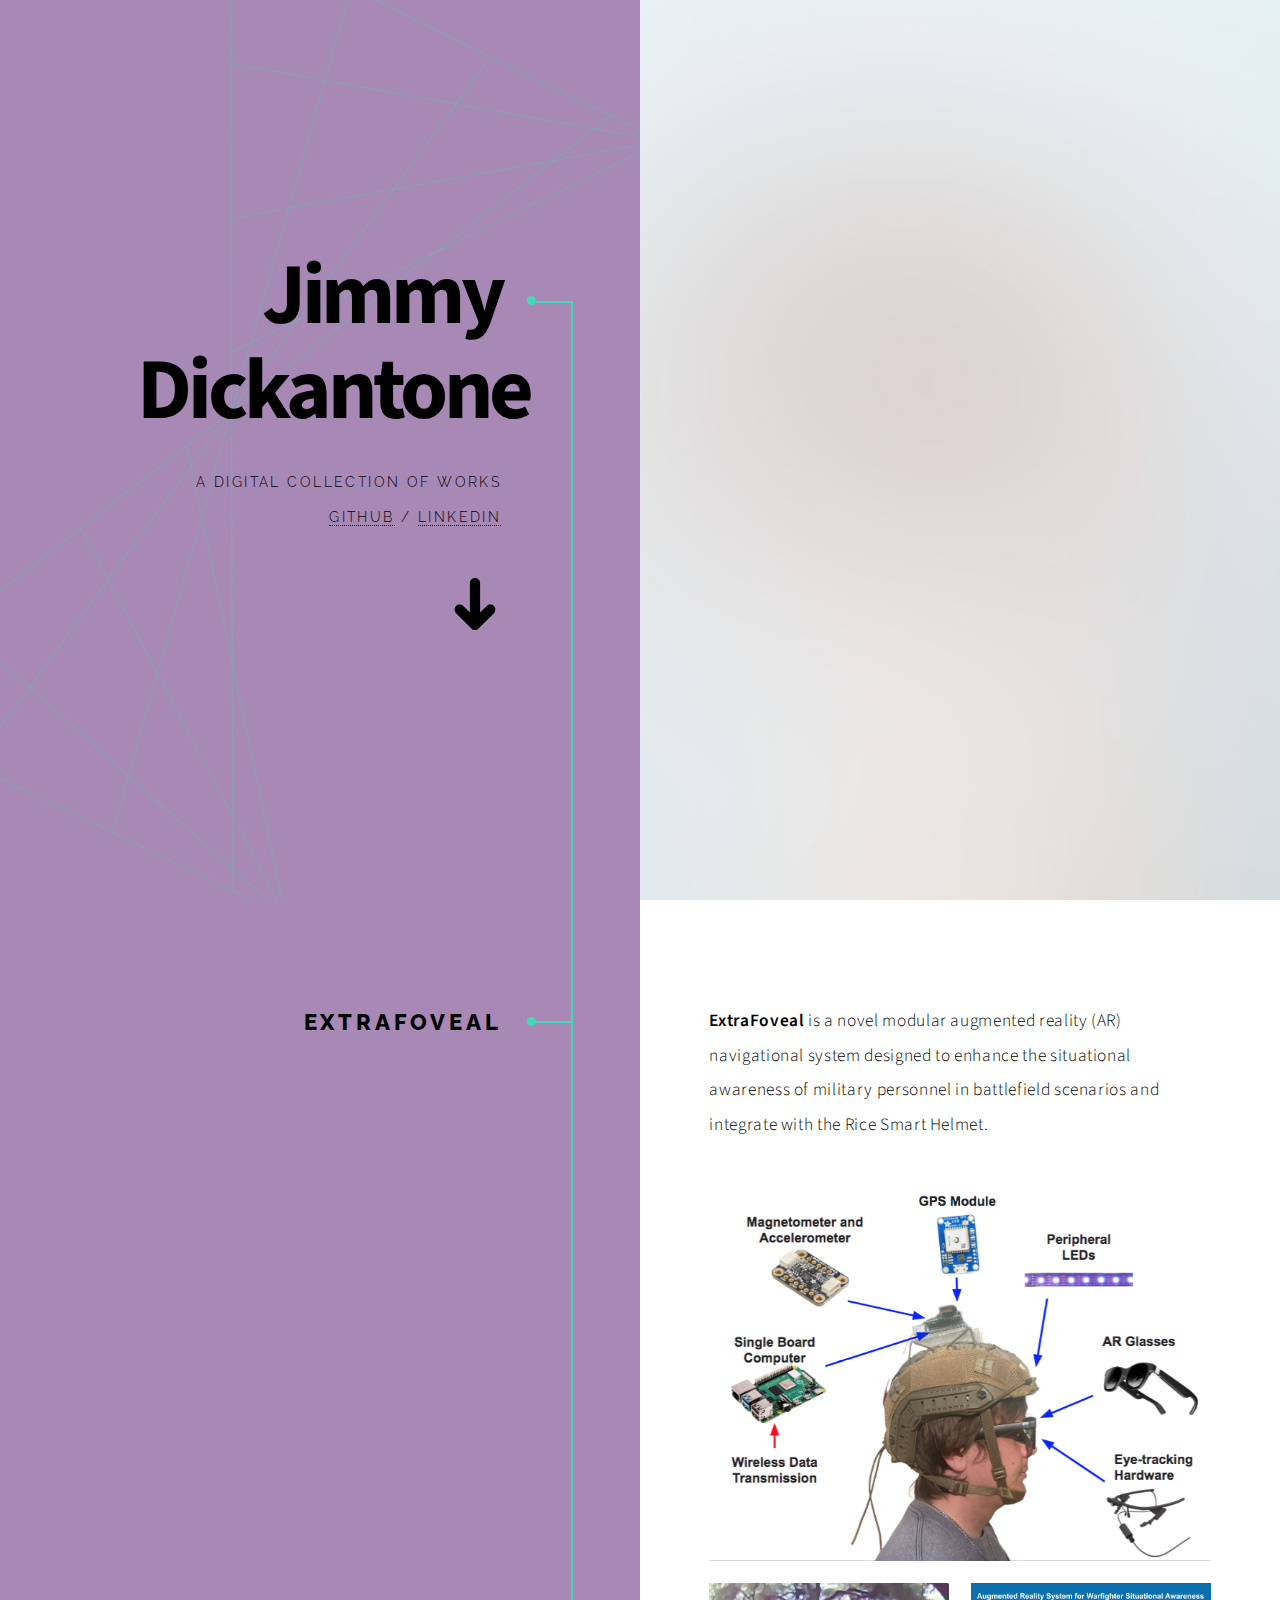
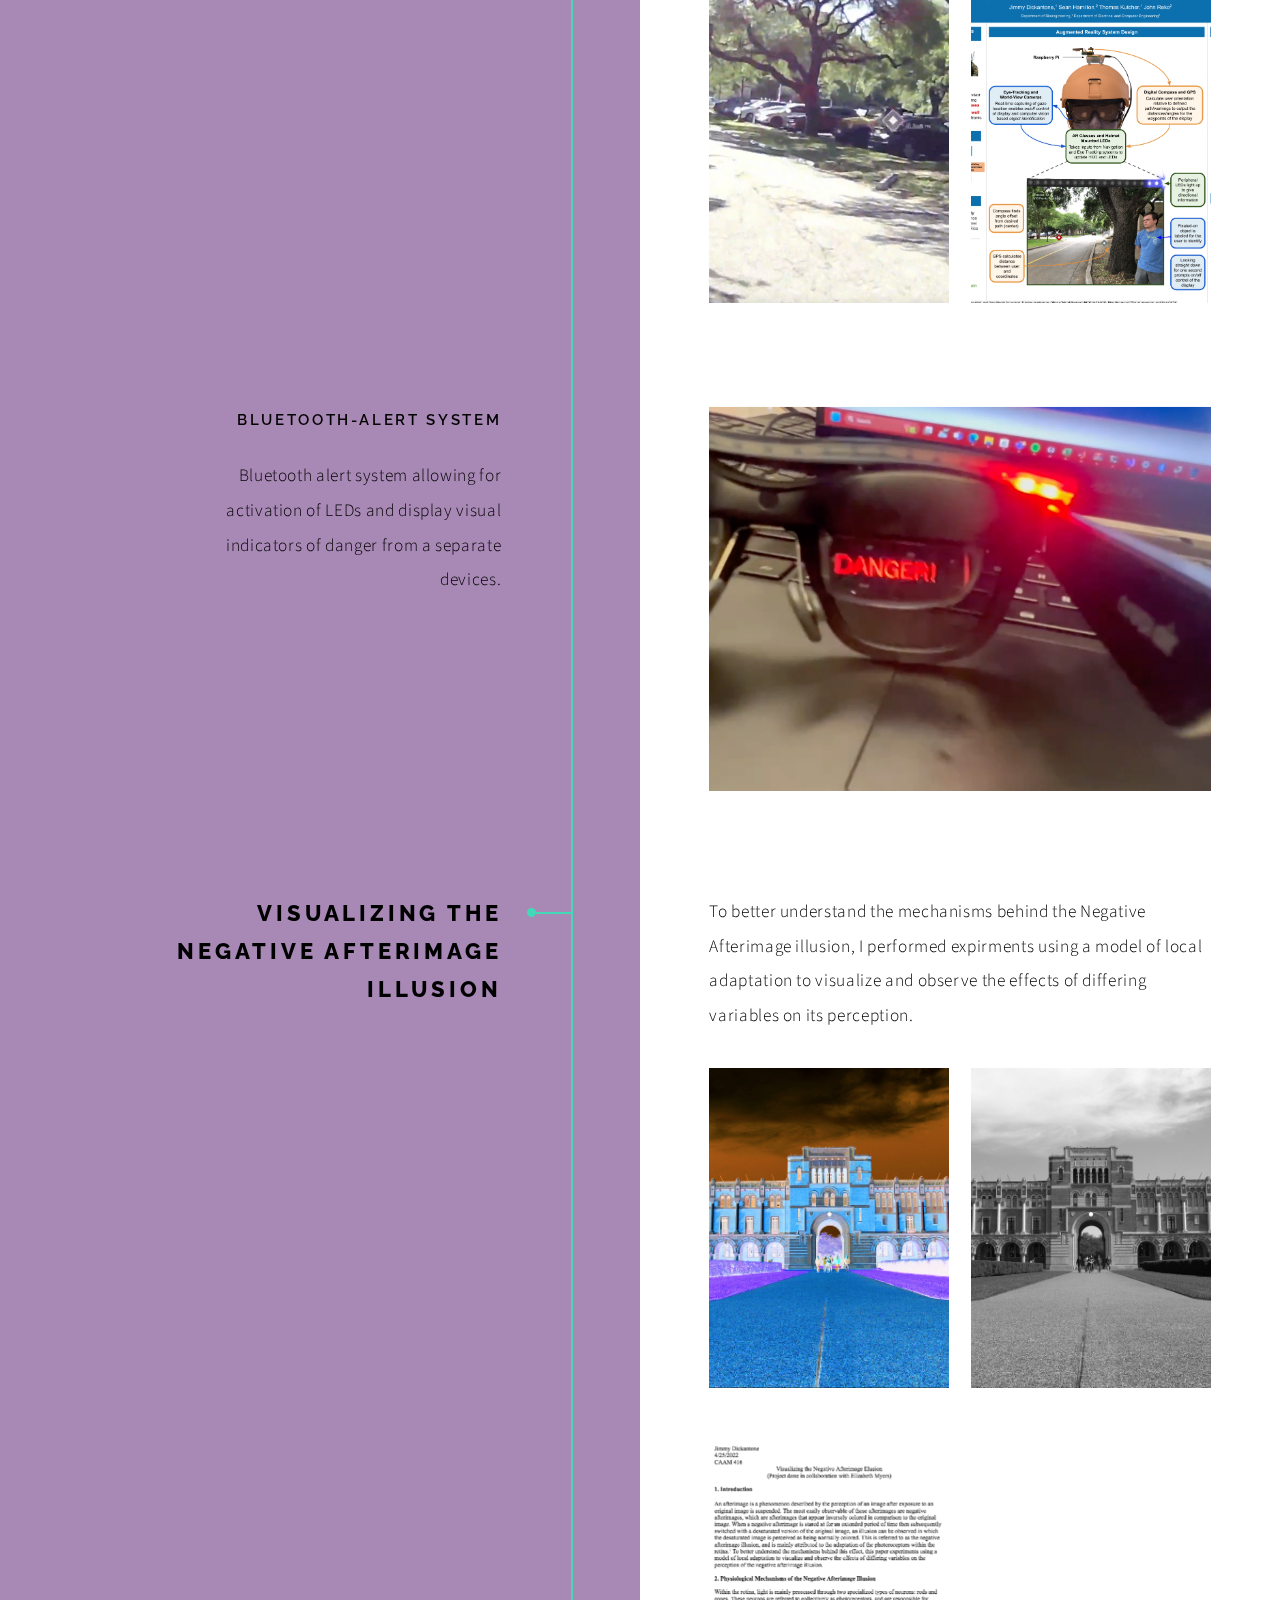
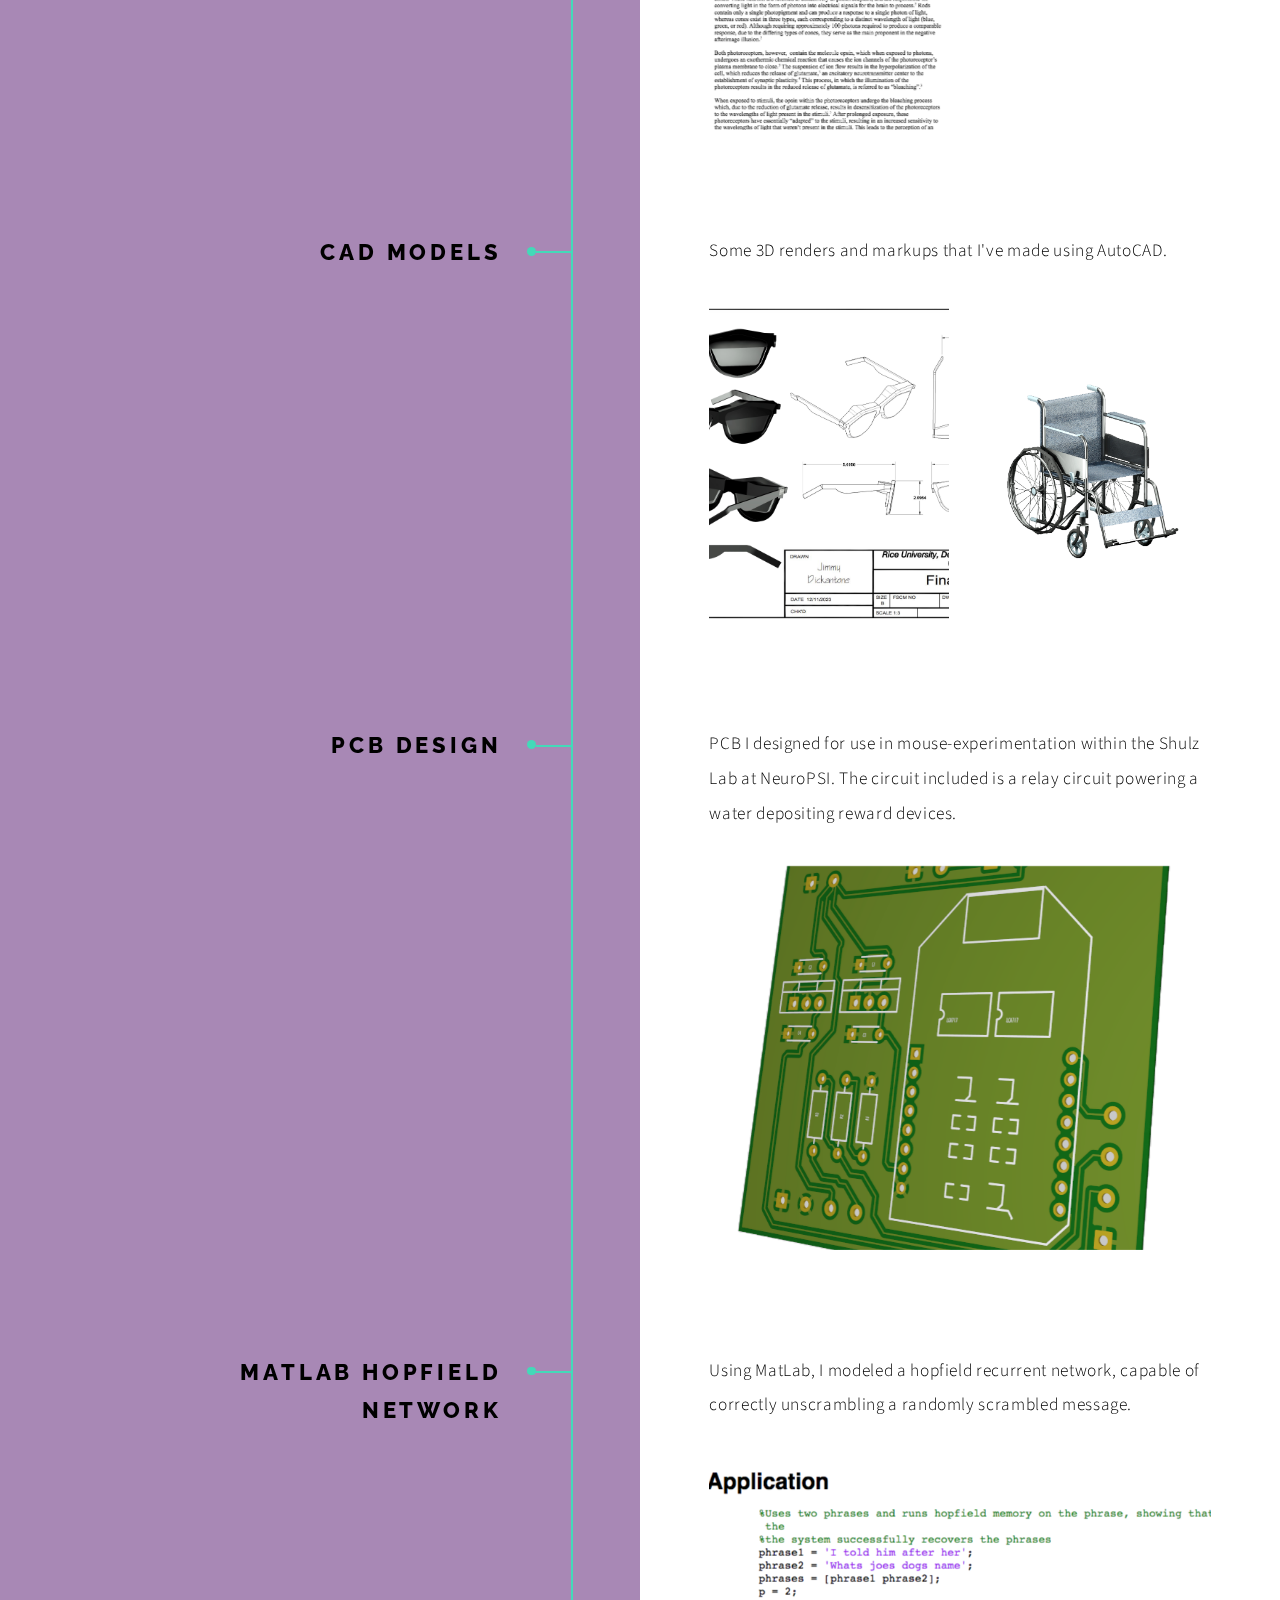
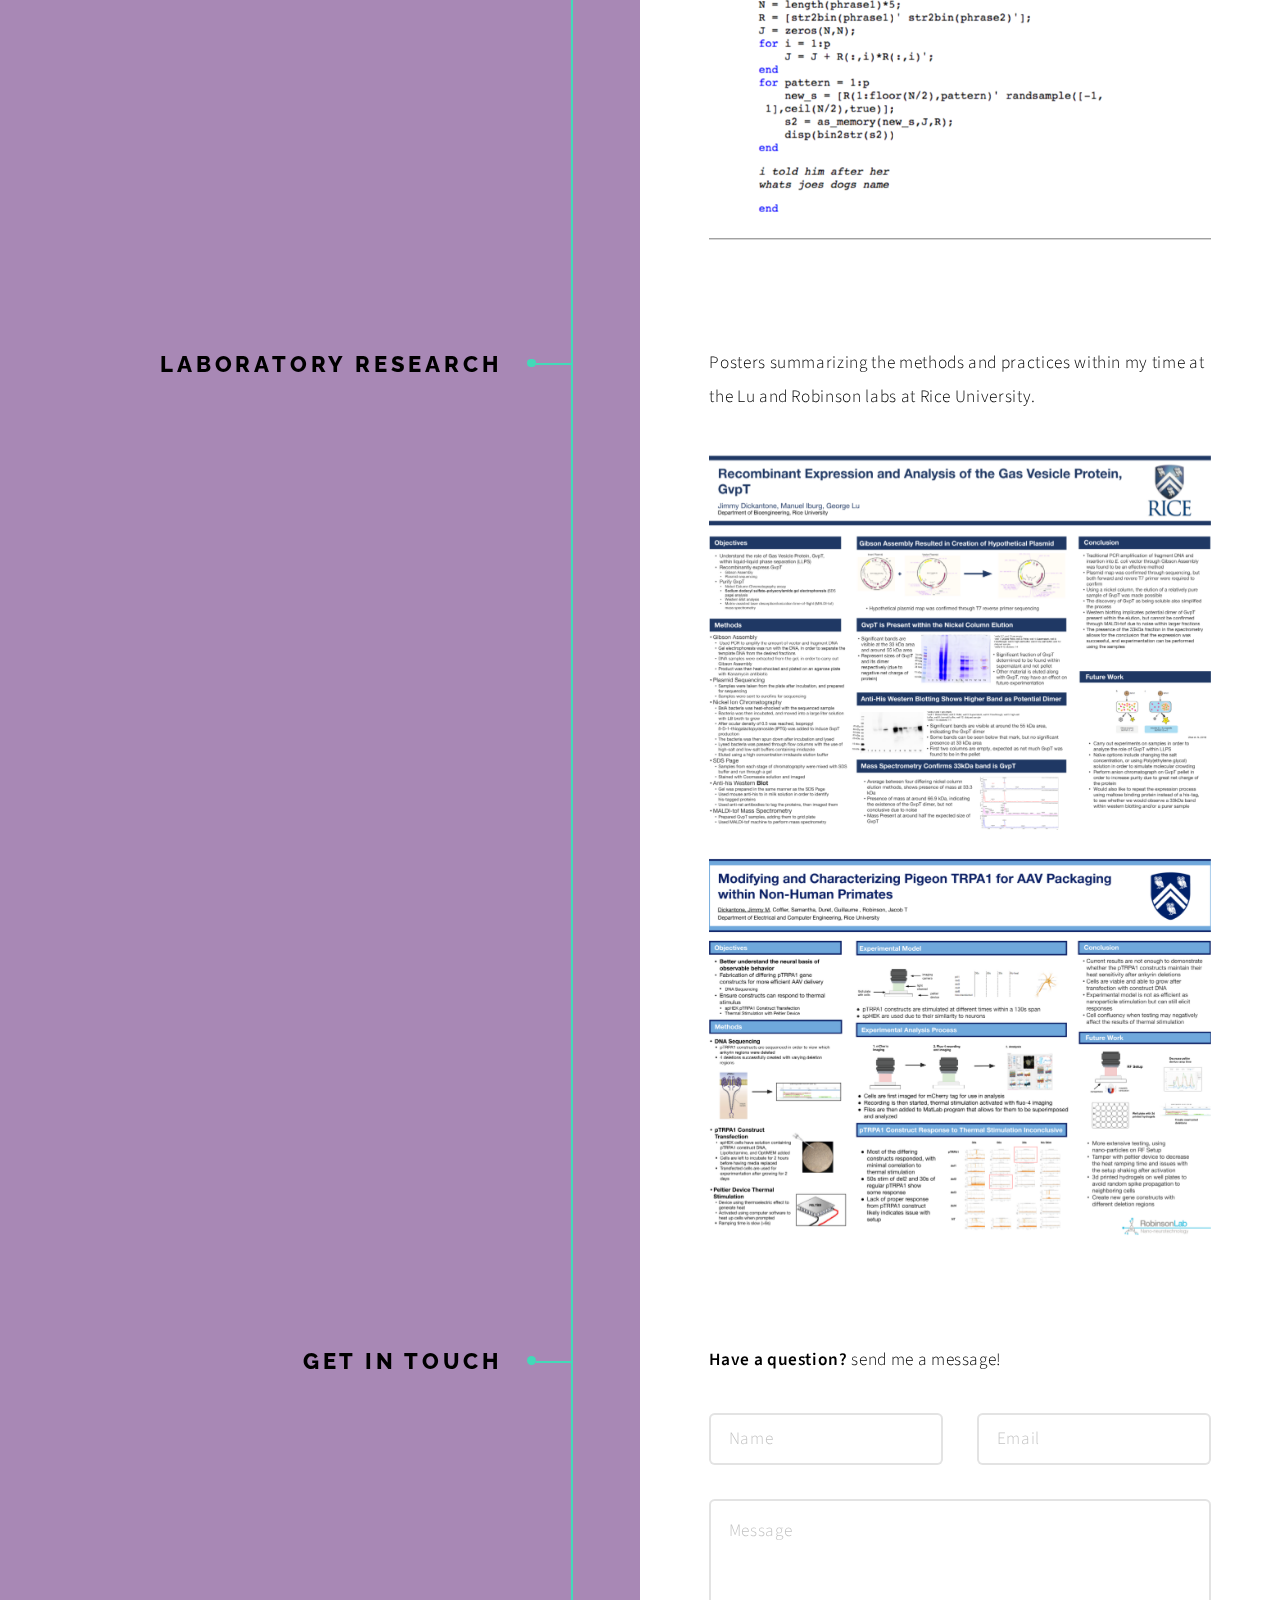
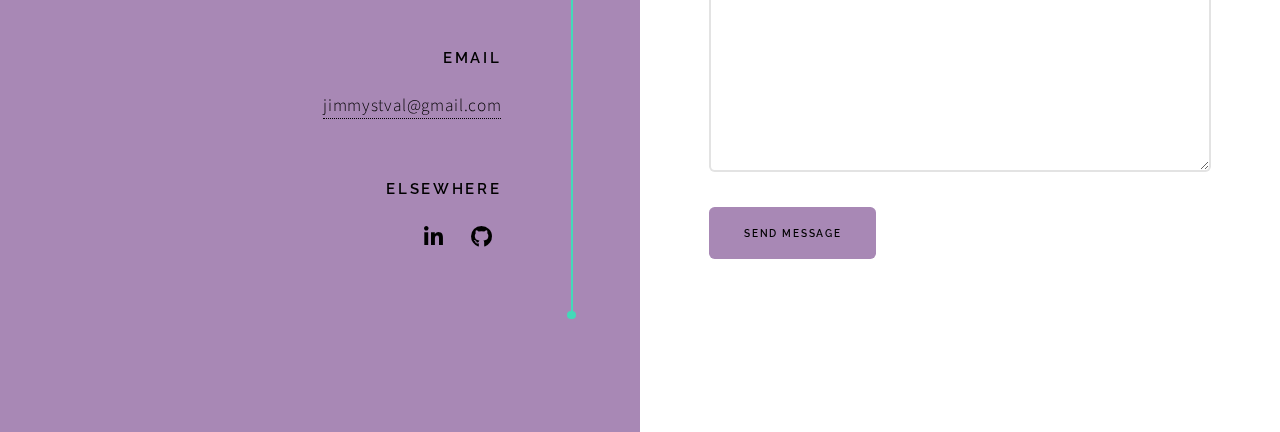
==== commit f10268e0: "Update index.html" ====
--- a/index.html
+++ b/index.html
@@ -104,7 +104,7 @@
 				<!-- Section -->
 					<section>
 						<header>
-							<h2>MatlLab Hopfield Network</h2>
+							<h2>MatLab Hopfield Network</h2>
 						</header>
 						<div class="content">
 							<p> Using MatLab, I modeled a hopfield recurrent network, capable of correctly unscrambling a randomly scrambled message. </p>
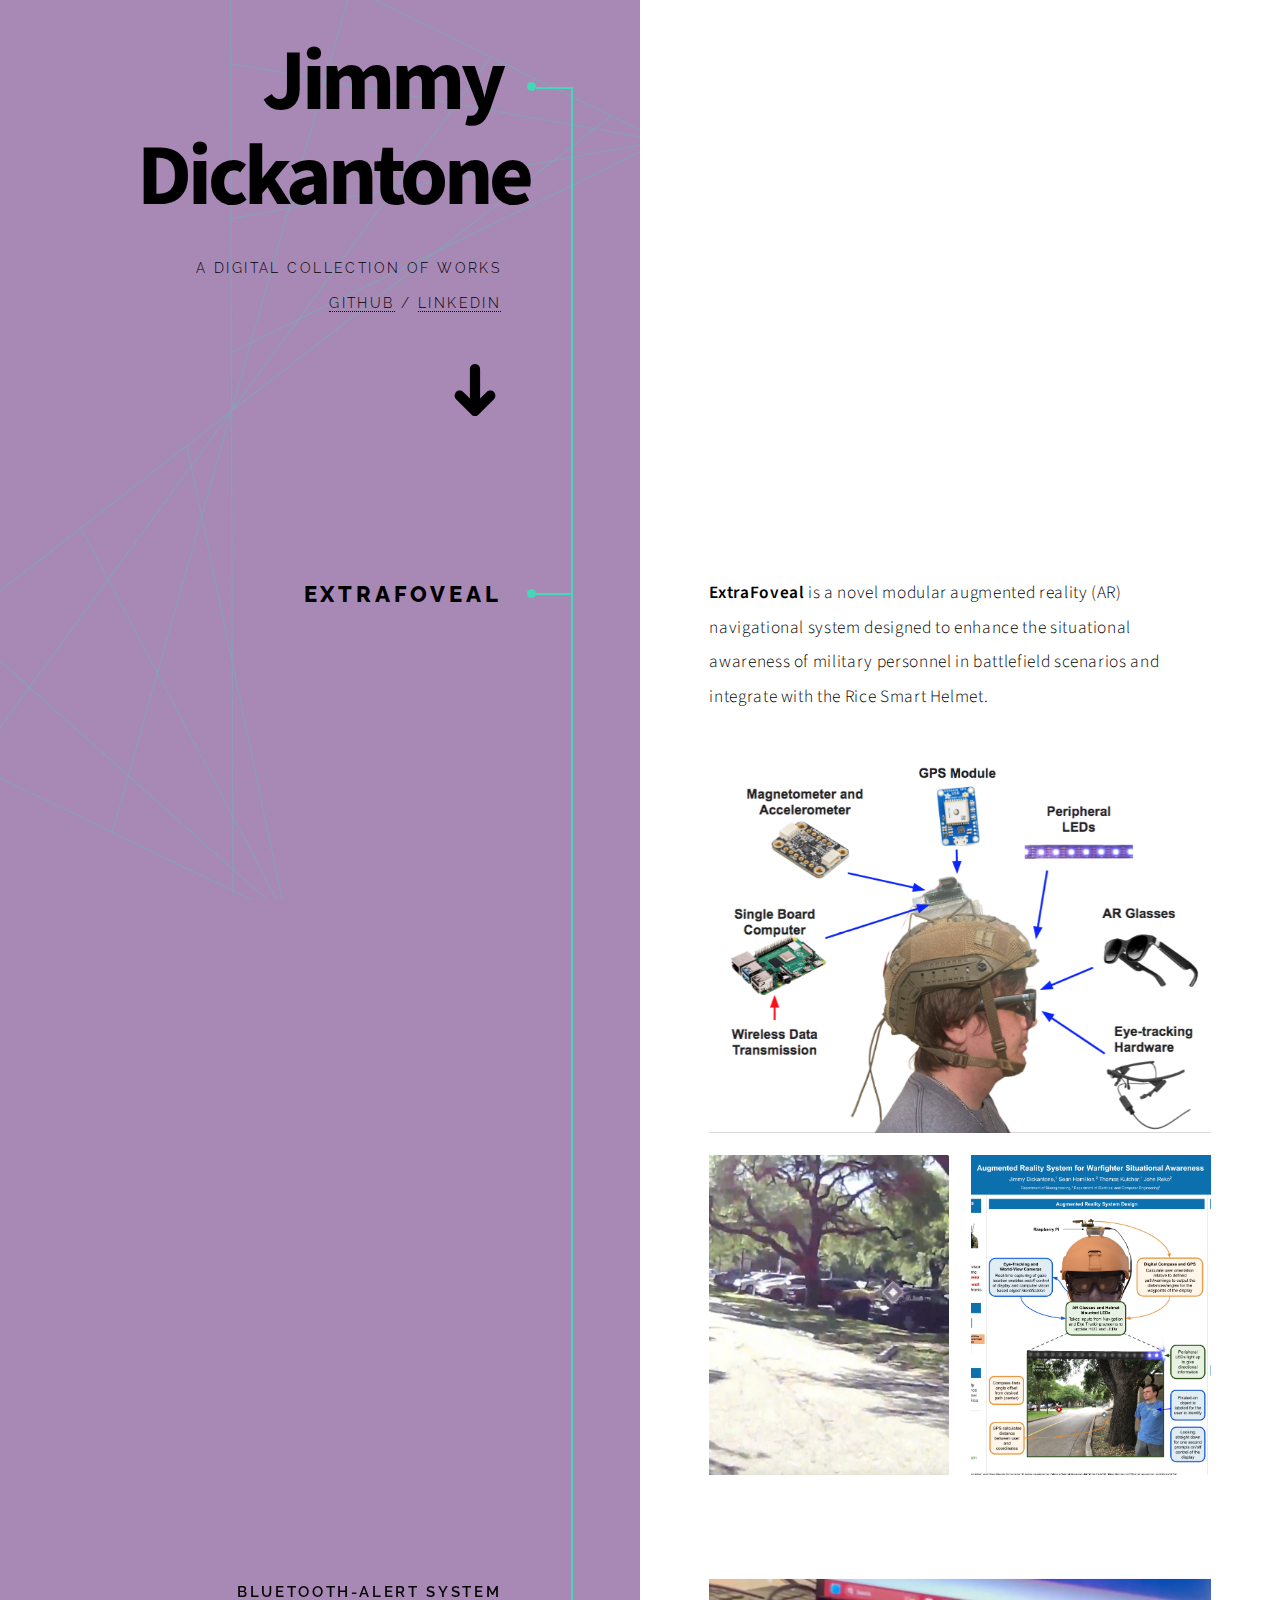
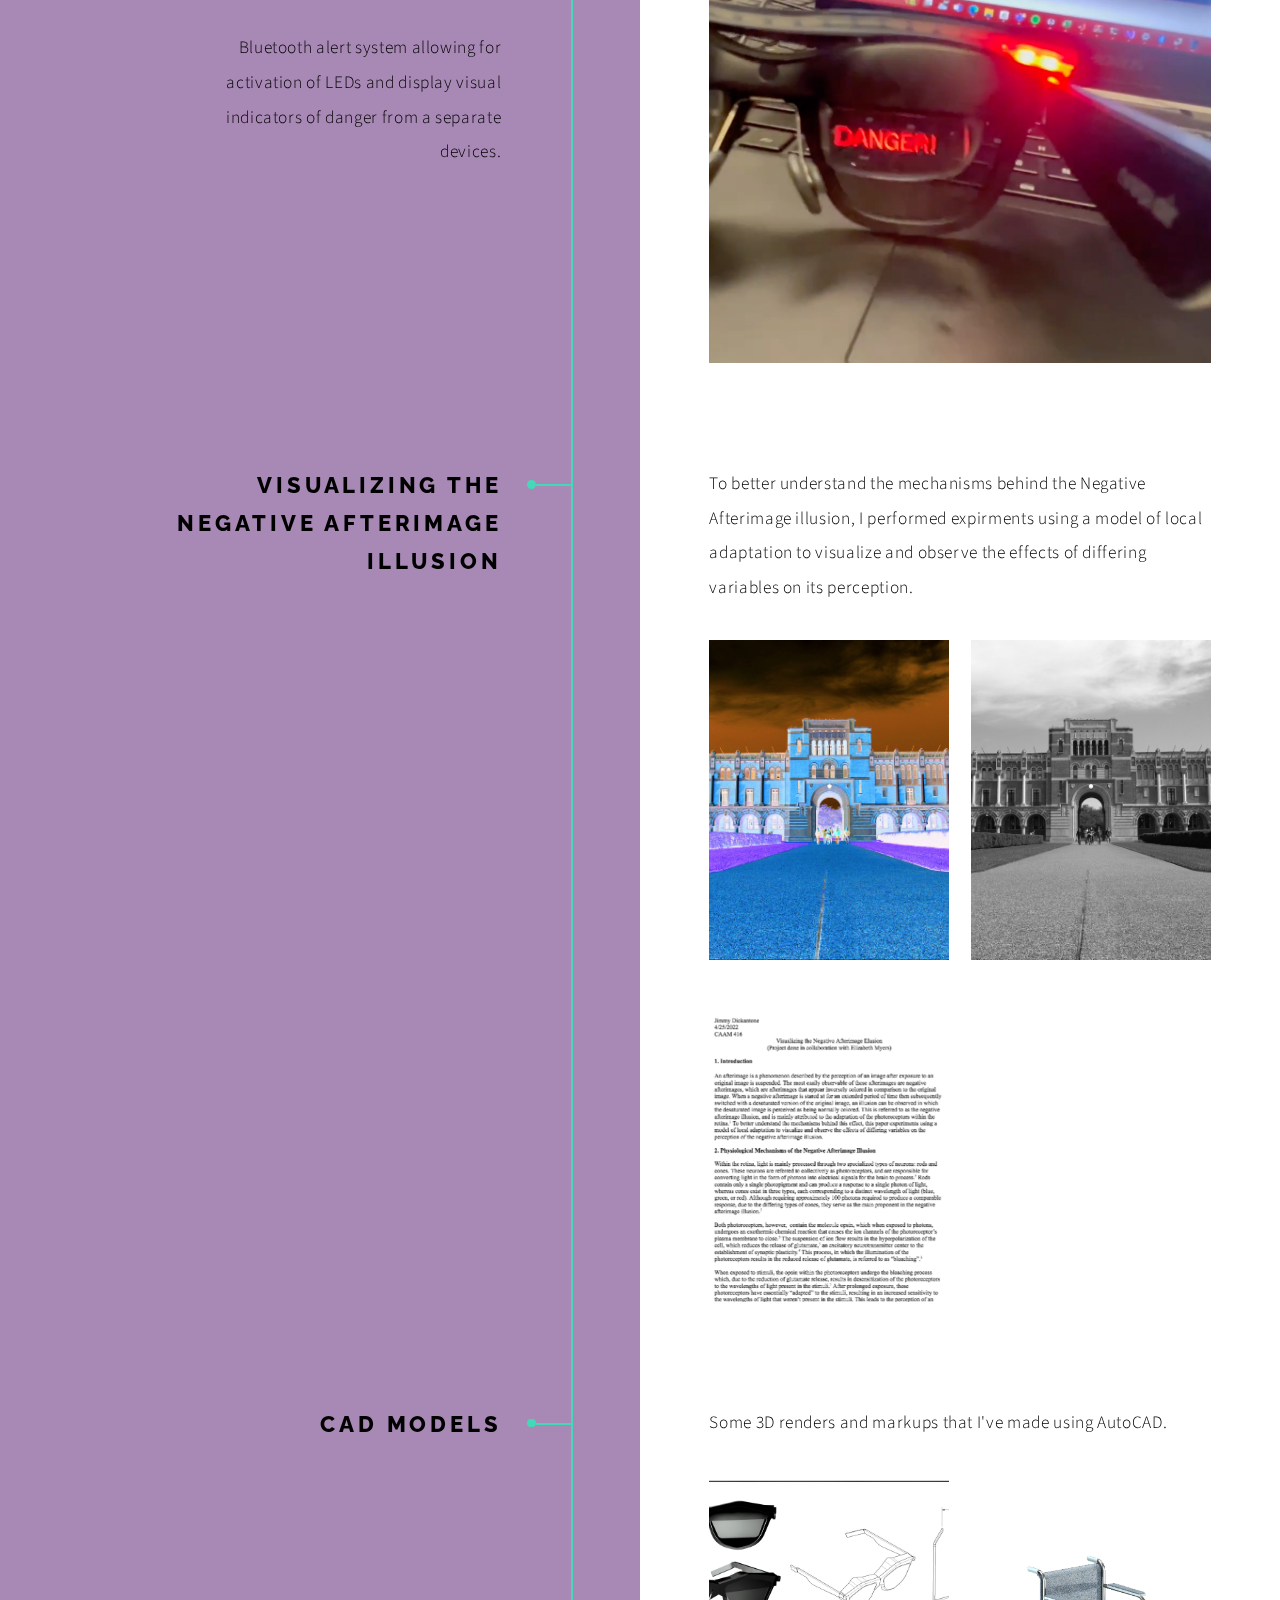
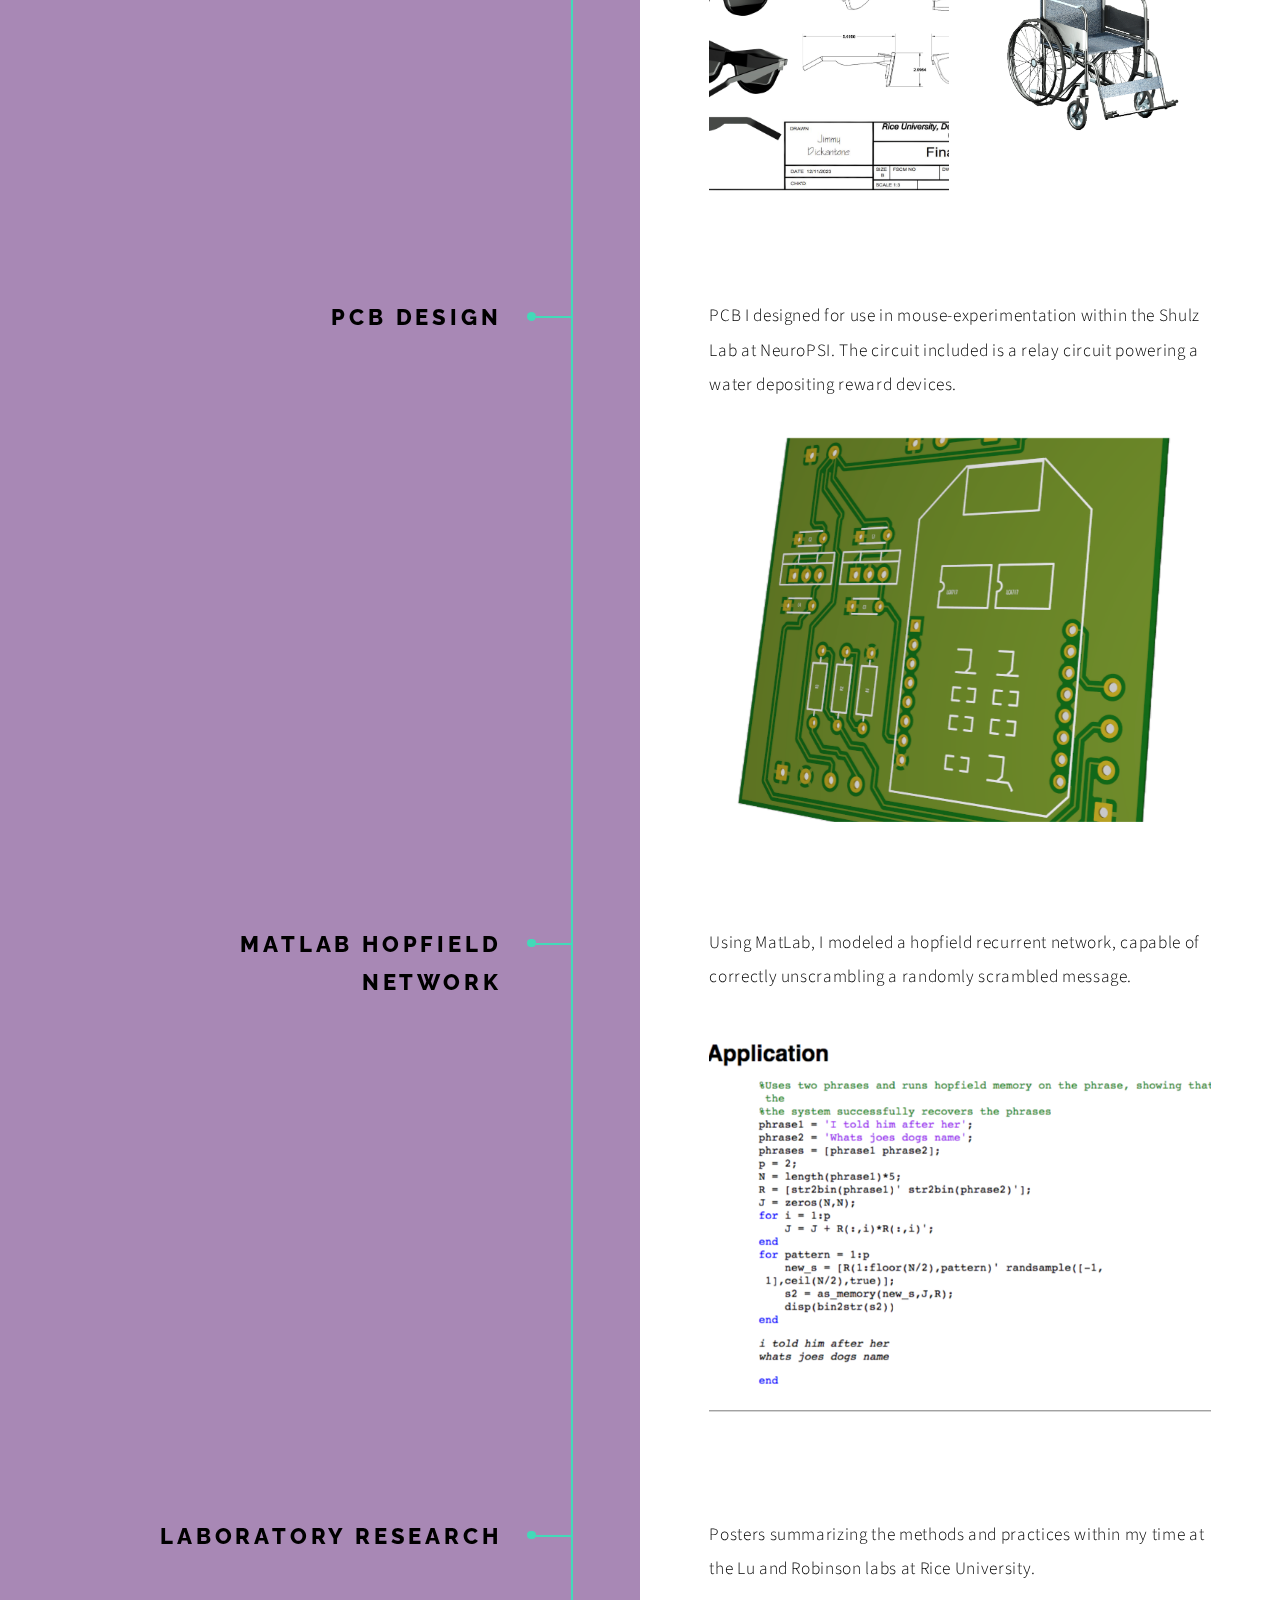
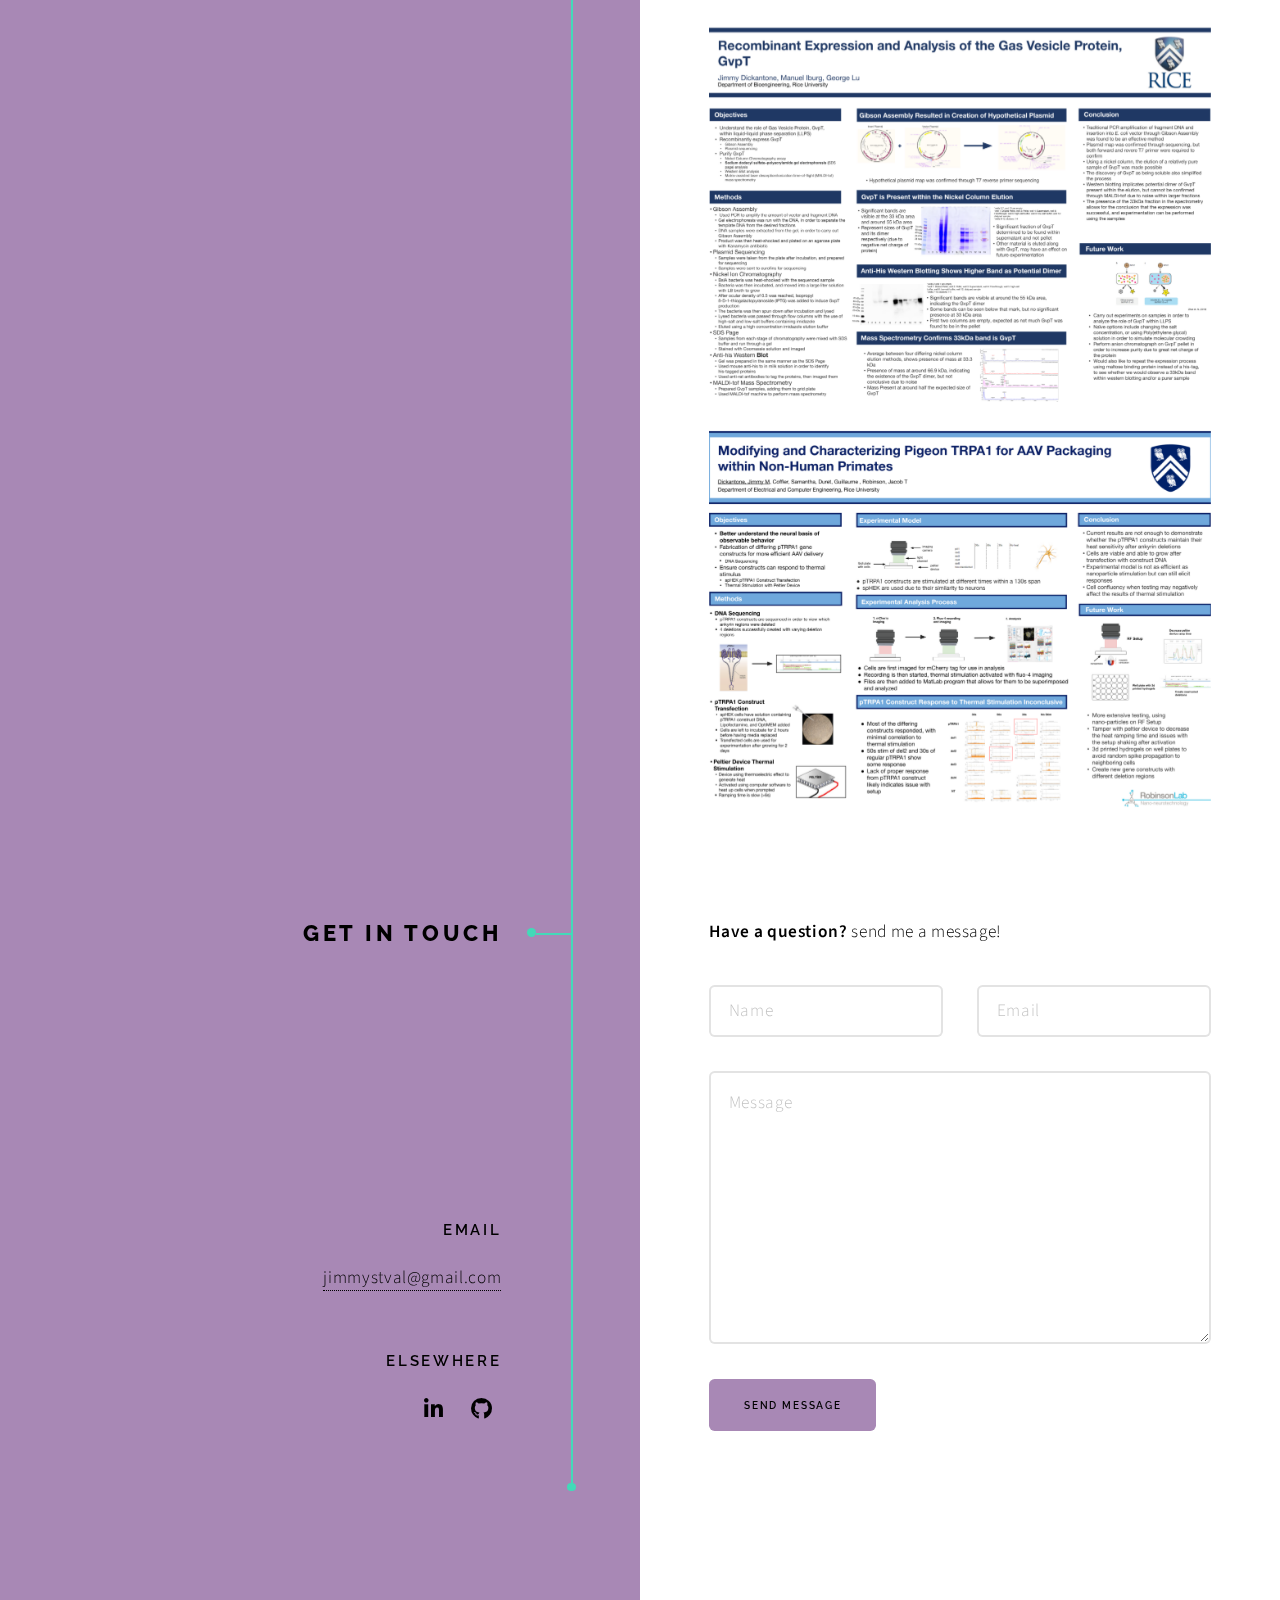
==== commit be6a4c65: "Update index.html" ====
--- a/index.html
+++ b/index.html
@@ -28,9 +28,6 @@
 								<li><a href="#first" class="arrow scrolly"><span class="label">Next</span></a></li>
 							</ul>
 						</header>
-						<div class="content">
-							<span class="image fill" data-position="center"><img src="images/pic01.jpg" alt="" /></span>
-						</div>
 					</section>
 
 				<!-- Section -->
